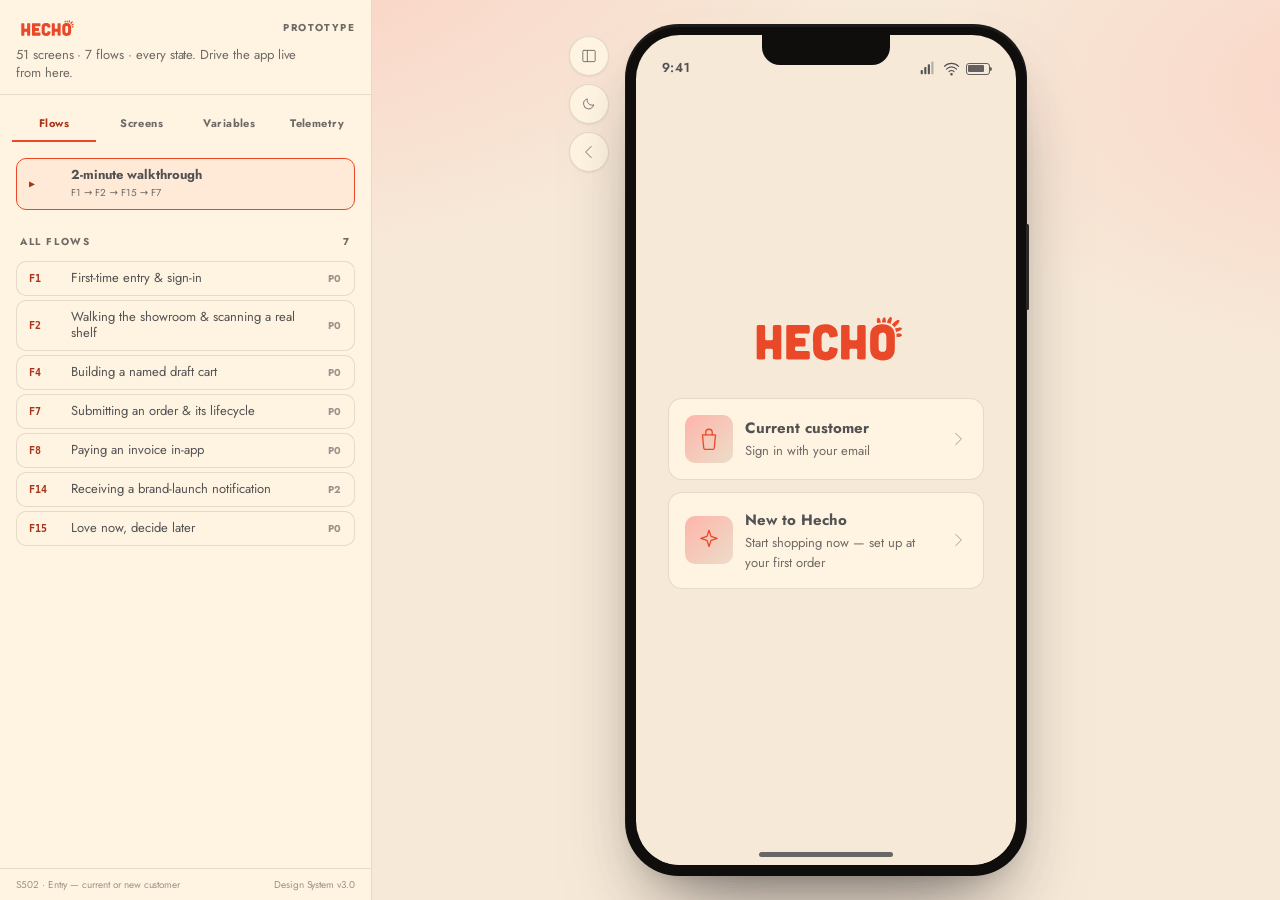
==== index.html @ 18d58c7e "Logo O counter is a true cut-out, not a painted fill The hole in the O was a second path painted wit" ====
<!doctype html>
<html lang="en">
<head>
<meta charset="utf-8" />
<meta name="viewport" content="width=device-width, initial-scale=1, viewport-fit=cover" />
<meta name="theme-color" content="#FFB4AB" />
<title>Hecho · Mobile App · Functional Prototype</title>
<meta name="description" content="Functional prototype of the Hecho Trading Co. wholesale showroom mobile app. 51 screens, 7 flows, every state — built from the Design System v3.0, with a live control panel." />
<link rel="preconnect" href="https://fonts.googleapis.com" crossorigin />
<link rel="preconnect" href="https://fonts.gstatic.com" crossorigin />
<link href="https://fonts.googleapis.com/css2?family=Jost:ital,wght@0,100..900;1,100..900&display=swap" rel="stylesheet">
<link rel="stylesheet" href="styles/system.css" />
<link rel="stylesheet" href="styles/app.css" />
</head>
<body class="proto">
<a class="skip-link" href="#screen-scroll">Skip to screen</a>

<!-- HECHO mark symbol (reusable via <use>), copied from the design system -->
<svg width="0" height="0" style="position:absolute" aria-hidden="true">
  <defs>
    <symbol id="hecho-mark" viewBox="0 0 463 168">
      <!-- The O: counter is a true cut-out (evenodd subpath), never a painted fill -->
      <path fill="currentColor" fill-rule="evenodd" d="M385.834 52.9383C385.947 52.932 386.06 52.9263 386.176 52.9218C406.216 52.122 421.205 63.1391 421.173 84.0336C421.162 91.0115 421.451 98.1953 421.254 105.173C421.024 113.322 422.036 122.847 419.994 130.737C418.76 135.613 416.307 140.096 412.864 143.765C407.264 149.785 396.99 152.387 388.977 152.674C367.209 152.957 352.834 142.428 353.18 119.331C353.372 106.435 352.721 92.9446 353.525 80.0455C354.144 74.1472 356.342 67.1174 360.499 62.8304C367.654 55.4524 376.069 53.431 385.834 52.9383ZM386.323 76.1866C393.389 75.4063 397.29 79.7133 397.649 86.4498C397.945 92.0021 397.966 97.4876 397.918 103.052C397.869 108.811 398.11 114.682 397.482 120.412C396.823 126.204 394.308 128.674 388.579 129.192C381.506 129.241 377.167 127.531 376.832 119.626C376.358 108.46 376.236 96.4955 376.925 85.3465C377.293 79.3811 380.634 76.76 386.323 76.1866Z"/>
      <path fill="currentColor" d="M44.5316 55.4346C49.4981 55.2334 54.6648 55.4077 59.6325 55.4495C65.2707 55.4969 63.9518 63.611 63.9385 67.641L63.8755 84.5731C63.8669 87.5007 63.7639 90.5032 63.9737 93.408C64.2798 96.4214 65.7241 97.1207 68.5391 97.2067C70.9997 97.5028 74.0505 97.0092 76.451 97.216C86.8343 98.1109 85.0757 94.0177 85.0549 85.2022L84.9948 68.8448C84.9844 66.0576 84.8272 63.1732 85.0115 60.3949C85.1028 59.0172 85.4037 57.2144 86.5224 56.2875C88.5117 54.6391 102.665 55.3063 105.847 55.5865C107.576 56.7452 108.337 57.2474 108.411 59.4858C108.512 62.5662 108.444 65.6469 108.435 68.7294L108.414 86.1666L108.427 142.371C108.494 145.611 109.138 147.739 106.236 149.825C105.491 149.945 104.728 150.003 103.975 150.042C100.802 150.207 88.0097 150.753 86.1853 149.016C85.5123 148.376 85.2636 147.387 85.1267 146.498C84.8102 144.445 84.9973 142.169 85.0049 140.091C85.023 135.335 85.1744 130.544 85.0363 125.791C84.9939 124.324 84.8371 122.455 83.6836 121.399C81.9478 119.81 71.8409 120.434 69.2276 120.521C67.7805 120.568 66.2324 120.462 65.1421 121.588C61.6485 125.196 66.1488 145.553 62.7168 149.054C62.1263 149.656 61.2798 149.876 60.4695 149.996C57.9061 150.373 55.1053 150.07 52.5108 150.035C50.3995 150.007 48.2924 150.12 46.182 150.143C43.878 150.167 42.35 149.703 40.6887 148.075C40.2278 144.737 40.4713 139.958 40.4702 136.507L40.4637 116.04L40.4603 79.5658C40.461 73.2211 40.4332 66.8389 40.4987 60.4954C40.5084 59.568 40.5061 57.6511 41.0996 57.0376C42.1946 55.9054 43.0629 55.564 44.5316 55.4346Z"/>
      <path fill="currentColor" d="M278.52 55.4131C282.984 55.295 287.507 55.3982 291.968 55.4274C297.871 55.4657 296.52 62.9634 296.507 67.1591L296.459 84.2981C296.45 87.2168 296.337 90.2664 296.572 93.1705C296.816 96.1786 298.427 97.0184 301.199 97.1905C303.921 97.3594 306.722 97.209 309.456 97.2128C312.422 97.158 317.166 97.9901 317.498 93.8099C317.735 90.7977 317.638 87.7951 317.629 84.7901L317.572 68.7161C317.566 66.3665 317.082 57.5192 318.752 56.5977C322.219 54.6824 334.558 55.2302 338.455 55.5581C339.903 56.5311 340.753 57.0728 340.834 58.9332C340.974 62.0778 340.902 65.2294 340.893 68.3778L340.868 86.0302L340.881 143.444C340.945 146.621 341.401 148.022 338.561 149.898C335.326 150.27 324.076 150.437 321.099 149.840C320.118 149.644 318.72 149.247 318.160 148.366C316.088 145.101 319.276 125.633 316.664 121.901C316.095 121.086 315.345 120.777 314.392 120.612C312.325 120.255 302.421 120.278 300.492 120.574C299.593 120.712 298.754 120.980 298.007 121.517C297.243 122.067 296.904 122.808 296.692 123.707C296.294 125.396 296.452 127.373 296.459 129.107L296.520 140.215C296.534 142.223 296.672 144.597 296.403 146.563C296.145 148.452 295.583 148.863 294.148 149.872C290.556 150.293 286.443 150.027 282.785 150.112C280.156 150.173 275.981 150.346 273.826 148.769C272.732 146.949 273.098 132.580 273.098 129.561L273.100 98.8646L273.119 71.3973C273.121 67.9998 273.152 64.4883 273.055 61.0980C272.922 56.5650 274.155 55.5676 278.520 55.4131Z"/>
      <path fill="currentColor" d="M126.092 55.4271C136.391 55.0521 148.989 55.4158 159.467 55.4088L174.124 55.3903C177.422 55.386 181.032 55.2817 184.281 55.5974C184.973 56.075 186.458 57.1035 186.579 58.0203C187.247 61.917 186.549 66.5023 186.839 70.3509C187.619 80.7037 183.225 78.8331 174.868 78.7952L156.722 78.7225C154.449 78.7164 151.671 78.4154 149.472 78.9408C148.340 79.2113 147.180 79.7194 146.561 80.7601C145.730 82.1581 145.944 86.9694 146.389 88.5238C146.631 89.3697 147.029 90.0699 147.836 90.4755C151.945 92.5409 169.636 89.5677 173.545 91.7682C174.289 92.1875 174.616 92.7617 174.839 93.5663C175.423 95.6724 175.493 111.058 174.591 112.596C174.130 113.383 173.323 113.915 172.451 114.144C170.734 114.595 168.725 114.405 166.959 114.390C163.176 114.359 151.665 113.801 148.694 114.584C147.832 114.811 147.260 115.171 146.815 115.954C145.604 118.081 145.905 122.626 146.540 124.935C146.884 125.602 147.305 126.242 148.066 126.440C150.532 127.080 154.129 126.892 156.696 126.887L173.708 126.848C176.851 126.841 186.716 125.681 186.750 130.048C186.792 135.367 186.898 140.933 186.797 146.281C186.752 148.704 185.351 149.770 183.075 149.944C180.266 150.191 177.355 150.092 174.502 150.085L158.976 150.052L138.156 150.082C134.431 150.094 130.636 150.170 126.939 150.047C124.746 149.812 122.252 149.611 122.106 146.879C121.894 142.899 121.981 138.970 121.982 135.021L121.989 111.787L121.978 77.2098C121.977 71.7328 121.981 66.2557 121.991 60.7790C121.996 57.7060 122.539 55.7247 126.092 55.4271Z"/>
      <path fill="currentColor" d="M228.730 52.9374C232.148 52.6946 235.973 53.0681 239.348 53.6347C246.315 54.8044 254.240 59.1441 258.342 64.9474C261.566 69.5095 263.039 74.7352 263.676 80.2094C263.804 81.3267 264.062 82.6919 263.845 83.7898C263.646 84.8061 262.935 85.4542 262.085 85.9826C260.224 87.1407 245.565 90.3133 243.640 89.8409C240.181 88.9919 240.213 82.5058 238.521 79.8700C237.297 77.9662 235.446 76.9099 233.264 76.4423C230.293 75.8053 226.412 75.9617 223.798 77.6725C221.643 79.0828 220.544 81.4676 220.030 83.9149C218.788 89.8308 219.430 96.6212 219.426 102.637C219.423 108.365 219.042 114.368 219.754 120.052C219.996 121.992 220.379 124.048 221.480 125.705C222.669 127.496 224.523 128.490 226.595 128.910C228.312 129.257 230.138 129.326 231.884 129.213C242.135 128.550 237.925 118.815 242.576 115.883C243.046 115.586 243.545 115.427 244.101 115.422C247.320 115.390 254.626 117.435 258.134 118.175C260.294 118.661 263.969 119.201 263.904 122.176C263.807 129.253 261.247 137.942 256.212 143.173C244.386 155.466 218.623 155.725 205.704 145.031C193.310 133.965 196.506 116.903 196.036 102.760C195.159 76.3885 195.646 54.5501 228.730 52.9374Z"/>
      <path fill="currentColor" d="M430.489 40.7188C431.427 40.8617 432.92 41.5116 433.381 42.287C435.773 46.2969 429.692 52.0599 427.415 54.5381C425.020 57.1433 422.772 59.5154 420.245 61.3760C419.610 60.7713 418.966 59.9753 418.390 59.3022C416.655 57.2787 414.827 55.4949 412.943 53.6195C418.787 49.5455 423.647 41.3996 430.489 40.7188Z"/>
      <path fill="currentColor" d="M408.511 33.2319C417.443 32.5595 410.815 47.7653 409.891 52.0118C408.601 51.4701 407.115 50.9833 405.784 50.5156C403.679 49.8179 401.765 49.4972 399.581 48.6694C400.525 44.0361 404.061 35.2841 408.511 33.2319Z"/>
      <path fill="currentColor" d="M433.433 61.9466C437.962 61.3329 439.008 62.4276 441.590 65.7235C438.453 70.5162 434.088 71.7365 428.940 73.3550C427.239 73.9175 426.455 74.2413 424.855 75.0459C424.164 71.0267 423.218 69.0893 421.616 65.3436C424.677 63.3843 429.809 62.4490 433.433 61.9466Z"/>
      <path fill="currentColor" d="M425.998 78.3973C428.888 78.2650 432.852 78.1530 435.624 78.8645C438.577 79.6232 439.571 80.8873 441.017 83.3576C440.294 84.6955 439.499 85.4404 438.353 86.3913C434.940 88.3725 430.248 88.4159 426.258 88.7871C426.344 86.3055 425.404 79.7605 425.998 78.3973Z"/>
      <path fill="currentColor" d="M391.098 34.1180C397.640 33.7355 396.134 44.1973 396.696 48.3840L392.149 48.1200C390.174 48.1422 388.198 48.1139 386.223 48.0356C385.941 43.3919 386.514 36.4763 391.098 34.1180Z"/>
      <path fill="currentColor" d="M374.869 35.2355C380.598 34.3707 381.714 44.1345 382.889 48.1548L378.766 48.6010C377.347 48.9431 374.234 49.8233 373.012 49.7558C371.729 48.9874 371.641 45.8283 371.627 44.4039C371.589 40.8714 371.250 37.0192 374.869 35.2355Z"/>
    </symbol>
  </defs>
</svg>

<div class="app-shell" id="appShell">
  <!-- CONTROL PANEL -->
  <aside class="console" id="console" aria-label="Prototype control panel">
    <div class="console-head">
      <div class="brand-row">
        <svg class="hecho-logo" viewBox="0 0 463 168" aria-hidden="true"><use href="#hecho-mark"/></svg>
        <span class="ver">Prototype</span>
      </div>
      <p class="sub">51 screens · 7 flows · every state. Drive the app live from here.</p>
    </div>
    <div class="console-tabs" role="tablist" id="consoleTabs">
      <button role="tab" data-ctab="flows" aria-selected="true">Flows</button>
      <button role="tab" data-ctab="screens" aria-selected="false">Screens</button>
      <button role="tab" data-ctab="vars" aria-selected="false">Variables</button>
      <button role="tab" data-ctab="tel" aria-selected="false">Telemetry</button>
    </div>
    <div class="console-body" id="consoleBody"></div>
    <div class="console-foot">
      <span id="footScreen">—</span>
      <span>Design System v3.0</span>
    </div>
  </aside>

  <!-- STAGE + DEVICE -->
  <div class="stage">
    <div class="device-wrap">
      <div class="device-tools" id="deviceTools">
        <button id="toolConsole" aria-label="Toggle control panel" title="Toggle control panel">
          <svg viewBox="0 0 32 32" fill="none" stroke="currentColor" stroke-width="1.6" stroke-linecap="round" stroke-linejoin="round"><rect x="5" y="6" width="22" height="20" rx="2"/><path d="M13 6v20"/></svg>
        </button>
        <button id="toolTheme" aria-label="Toggle dark theme" aria-pressed="false" title="Toggle theme">
          <svg viewBox="0 0 32 32" fill="none" stroke="currentColor" stroke-width="1.6" stroke-linecap="round" stroke-linejoin="round"><path d="M24 18a9 9 0 0 1-11-11 9 9 0 1 0 11 11z"/></svg>
        </button>
        <button id="toolBack" aria-label="Back" title="Back">
          <svg viewBox="0 0 32 32" fill="none" stroke="currentColor" stroke-width="1.6" stroke-linecap="round" stroke-linejoin="round"><path d="M20 6L10 16l10 10"/></svg>
        </button>
      </div>
      <div class="device" id="device">
        <div class="notch" aria-hidden="true"></div>
        <div class="screen-frame" id="screenFrame">
          <div class="statusbar" id="statusbar">
            <span class="clock">9:41</span>
            <span class="ind">
              <svg viewBox="0 0 24 24" fill="currentColor" aria-hidden="true"><rect x="1" y="14" width="3" height="6" rx="1"/><rect x="6" y="10" width="3" height="10" rx="1"/><rect x="11" y="6" width="3" height="14" rx="1"/><rect x="16" y="2" width="3" height="18" rx="1" opacity=".4"/></svg>
              <svg viewBox="0 0 24 24" fill="none" stroke="currentColor" stroke-width="1.6" stroke-linecap="round" aria-hidden="true"><path d="M2 9a14 14 0 0 1 20 0"/><path d="M5 13a9 9 0 0 1 14 0"/><path d="M8.5 16.5a4.5 4.5 0 0 1 7 0"/><circle cx="12" cy="20" r="1" fill="currentColor"/></svg>
              <span class="batt" aria-label="Battery"></span>
            </span>
          </div>
          <header class="app-header" id="appHeader"></header>
          <div class="net-slot" id="netSlot"></div>
          <main class="screen-scroll" id="screen-scroll" tabindex="-1">
            <div class="screen-body" id="screenBody"></div>
          </main>
          <div class="home-indicator"><i></i></div>
          <div class="device-overlay" id="overlayRoot" aria-live="polite"></div>
          <div class="toast-host" id="toastHost" aria-live="polite"></div>
        </div>
      </div>
    </div>
  </div>
</div>
<div class="console-scrim" id="consoleScrim" aria-hidden="true"></div>
<button class="proto-fab left" id="fabConsole" hidden>
  <svg viewBox="0 0 32 32" fill="none" stroke="currentColor" stroke-width="1.6" stroke-linecap="round" stroke-linejoin="round"><path d="M5 8h22M5 16h22M5 24h22"/></svg>
  Console
</button>

<script type="module" src="src/app.js"></script>
</body>
</html>
---- styles/system.css ----
/* ============================================================
   Hecho Design System v3.0 — canonical CSS (tokens + components)
   Copied verbatim from reference/design-system.html (the design system).
   Do not hand-edit token values here; this is the source of truth.
   ============================================================ */

/* ════════════════════════════════════════════════════════════════════
   TIER 1 · PRIMITIVES  — the ONLY place raw hex / rgba / base px / ms live
   (the semantic and component tiers only alias these via var()).
   PRODUCT component CSS reads semantic or component tokens, never a primitive.
   The documentation chrome on THIS page (swatches, the dark-band demo, contrast
   samples) references brand primitives directly, because its job is to display
   them; that is showcase code, not shipped product. Primitives are theme-agnostic.
   ════════════════════════════════════════════════════════════════════ */
:root{
  /* ── Brand palette (canonical, immutable — five colors) ── */
  --brand-cream:#F7E9D8;     /* Antique White */
  --brand-peach:#FFB4AB;     /* Powder Blush  */
  --brand-coral:#E94928;     /* Fiery Terracotta — display & decorative only (≥24px / non-text) */
  --brand-tomato:#FF6443;    /* Tomato — bright accent / caution fill */
  --brand-ink:#525254;       /* Brand Gray — all ink. Pure black is never used. */

  /* ── Brand shades (derived from the five; no new hue) ── */
  --coral-700:#A8341A;       /* accessible deep terracotta: small text, links, error, primary action bg */
  --coral-300:#FF8A6E;       /* light terracotta: accent text on DARK grounds only */
  --warm-100:#FFF4E1;        /* warm white surface */
  --warm-200:#F7E9D8;        /* = cream/canvas */
  --warm-300:#ECDDC8;        /* sunken / pressed / disabled surface */
  --ink-mute:#9A938D;        /* placeholder & disabled text only (decorative contrast) */
  --ink-soft:#6E6A66;        /* secondary text (AA on light surfaces) */
  --warm-800:#3A3633;        /* dark surface raised */
  --warm-820:#3A2A26;        /* dark peach-tinted surface (surface-2 in dark) */
  --warm-850:#2A2725;        /* dark surface */
  --warm-900:#1F1D1B;        /* dark canvas — warm near-black, NOT #000 */
  --warm-950:#171514;        /* dark sunken */
  --cream-bright:#FBF3E9;    /* dark-theme primary text */
  --cream-soft:#C9C1B8;      /* dark-theme secondary text */
  --cream-mute:#8E8881;      /* dark-theme disabled text */
  --demo-rogue:#3a6;         /* DOCS ONLY: the off-palette green the logo recolor don't-demo shows */
  /* Encoded-SVG asset primitives: data-URIs cannot read var(), so the baked stroke
     hex lives here in Tier 1 (light + dark pair), and the component reads the semantic
     --select-chevron. This is the one sanctioned home for a color inside an asset. */
  --chevron-light:url("data:image/svg+xml;utf8,<svg xmlns='http://www.w3.org/2000/svg' viewBox='0 0 16 16' fill='none' stroke='%236E6A66' stroke-width='1.5' stroke-linecap='round' stroke-linejoin='round'><path d='M4 6l4 4 4-4'/></svg>");
  --chevron-dark:url("data:image/svg+xml;utf8,<svg xmlns='http://www.w3.org/2000/svg' viewBox='0 0 16 16' fill='none' stroke='%23C9C1B8' stroke-width='1.5' stroke-linecap='round' stroke-linejoin='round'><path d='M4 6l4 4 4-4'/></svg>");

  /* ── Functional / status palette (governed; NOT brand colors; never decorative).
        Adds TWO functional hues beyond the brand five, on purpose: an accessible
        green for positive (in stock / paid / settled) and an amber for caution
        (low / expiring) that reads distinctly from the brand red so "low" is never
        mistaken for "critical". Critical reuses the deep Terracotta shade; Info is
        neutral. State is never carried by color alone (see Accessibility). ── */
  --green-700:#2E6E2E;       /* positive TEXT (AA on light) */
  --green-500:#3A8A3A;       /* positive pip / fill (the promoted #3a8a3a) */
  --green-300:#6FBF6F;       /* positive text on DARK grounds */
  --green-tint:#E4F1E1;      /* positive surface (light) */
  --green-tint-dark:#22331F; /* positive surface (dark) */
  --amber-700:#9C5A14;       /* caution TEXT (AA on light) */
  --amber-300:#F2B27A;       /* caution text on DARK grounds */
  --amber-tint:#FBEAD6;
  --amber-tint-dark:#3A2C16;
  /* critical reuses --coral-700 (text) / --brand-coral (pip) */
  --crit-tint:#FBE2DA;
  --crit-tint-dark:#3A201A;

  /* ── Alpha primitives (brand-gray channel — never #000) ── */
  --a-ink-04:rgba(82,82,84,.04);
  --a-ink-08:rgba(82,82,84,.08);
  --a-ink-16:rgba(82,82,84,.16);
  --a-ink-30:rgba(82,82,84,.30);
  --a-ink-35:rgba(82,82,84,.35);
  --a-ink-60:rgba(82,82,84,.60);
  --a-coral-16:rgba(233,73,40,.16);
  --a-coral-22:rgba(233,73,40,.22);
  --a-coral-25:rgba(233,73,40,.25);
  --a-coral-60:rgba(233,73,40,.60);
  --a-cream-08:rgba(247,233,216,.08);
  --a-cream-16:rgba(247,233,216,.16);
  --a-cream-28:rgba(247,233,216,.28);
  --a-cream-78:rgba(247,233,216,.78);

  /* ── Spacing scale (8-point base; --s-1 is the 4px half-step) ── */
  --s-0:0; --s-1:4px; --s-2:8px; --s-3:12px; --s-4:16px; --s-5:24px;
  --s-6:32px; --s-7:48px; --s-8:64px; --s-9:96px; --s-10:128px;

  /* ── Control & icon sizes (touch-target tier; intentionally off the 8-grid) ── */
  --control-sm:36px; --control-md:44px; --control-lg:52px; --hit-min:44px;
  --icon-sm:16px; --icon-md:20px; --icon-lg:24px; --icon-xl:48px;

  /* ── Radius ── */
  --r-1:6px; --r-2:10px; --r-3:14px; --r-4:20px; --r-5:28px; --r-pill:999px;

  /* ── Borders & focus ── */
  --bw-1:1px; --bw-2:2px; --focus-w:2px; --focus-offset:3px;

  /* ── Z-index ladder (single source of stacking truth) ── */
  --z-base:0; --z-raised:10; --z-sticky:100; --z-header:200; --z-scrim:900;
  --z-drawer:1000; --z-modal:1100; --z-sheet:1100; --z-toast:1300;
  --z-grain:80; --z-progress:1400; --z-cursor:1500;

  /* ── Motion: durations (ms only here) ── */
  --d-instant:100ms; --d-fast:200ms; --d-base:300ms; --d-slow:500ms;
  --d-spin:800ms; --d-progress:60ms; --d-mask-timeout:5000ms; --d-toast:4000ms;
  --d-loop-scan:2800ms; --d-loop-shimmer:1600ms; --d-loop-cue:2000ms; --d-loop-marquee:38000ms;
  /* ── Motion: easing ── */
  --e-out-expo:cubic-bezier(.16,1,.3,1);
  --e-out-quart:cubic-bezier(.25,1,.5,1);
  --e-out-back:cubic-bezier(.34,1.56,.64,1);
  --e-in-out:cubic-bezier(.4,0,.2,1);
  --e-linear:linear;

  /* ── Type (rem-based so OS dynamic-type & 200% zoom scale; clamps capped in rem) ── */
  --f:"Jost",system-ui,-apple-system,sans-serif;
  --f-mono:ui-monospace,SFMono-Regular,Menlo,monospace;
  --fs-display:clamp(4rem,8vw,8.75rem);
  --fs-h1:clamp(2.5rem,5.4vw,5rem);
  --fs-h2:clamp(2.125rem,4.6vw,4rem);
  --fs-h3:clamp(1.375rem,2vw,1.875rem);
  --fs-h4:1.125rem;     /* 18px */
  --fs-lead:clamp(1.0625rem,1.3vw,1.3125rem);
  --fs-body:0.9375rem;  /* 15px */
  --fs-caption:0.8125rem; /* 13px */
  --fs-micro:0.6875rem; /* 11px */
  --fs-nano:0.625rem;   /* 10px — dense metadata labels, badges, stat captions */
  --fs-primary-label-min:1.1875rem; /* 19px — MANDATE 1: min size for a white-on-Fiery-Terracotta label to qualify as WCAG large text */
  --fw-regular:400; --fw-medium:500; --fw-semibold:600; --fw-bold:700; --fw-black:800; --fw-primary-label:700;
  --lh-tight:1.08; --lh-snug:1.3; --lh-body:1.5; --lh-loose:1.6;

  /* ── Mobile reference frame ── */
  --mobile-w:380px;
}

/* ════════════════════════════════════════════════════════════════════
   TIER 2 · SEMANTIC  — role-based, theme-aware. Components read these.
   LIGHT theme (default).
   ════════════════════════════════════════════════════════════════════ */
:root{
  --canvas:var(--brand-cream);
  --surface:var(--warm-100);
  --surface-2:var(--brand-peach);
  --surface-sunken:var(--warm-300);
  --surface-dim:var(--warm-300);

  --fg:var(--brand-ink);
  --fg-soft:var(--ink-soft);
  --fg-mute:var(--ink-mute);
  --on-action:var(--warm-100);
  --on-accent:var(--warm-100);

  --line:var(--a-ink-16);
  --line-strong:var(--a-ink-30);
  --line-soft:var(--a-ink-08);

  /* brand expression vs. accessible action — distinct on purpose */
  --accent:var(--brand-coral);        /* large display, marks, dots, fills (≥24px / non-text) */
  --accent-text:var(--coral-700);     /* small coral text, links, emphasis (AA on light) */
  --action:var(--brand-coral);        /* ROUTE A: primary fill is Fiery Terracotta. Label MUST be large (>=19px/700). White-on-it = 3.54:1 (AA large). */
  --action-hover:var(--coral-700);    /* deep terracotta on hover */
  --action-sm:var(--coral-700);       /* small/non-large-label buttons: deep fill, white >=4.5:1 */
  --focus:var(--coral-700);
  --logo-cutout:var(--surface-2);
  --select-chevron:var(--chevron-light);

  /* functional status (role → text / pip / surface) */
  --positive:var(--green-700);   --positive-pip:var(--green-500);   --positive-surface:var(--green-tint);
  --caution:var(--amber-700);    --caution-pip:var(--brand-tomato); --caution-surface:var(--amber-tint);
  --critical:var(--coral-700);   --critical-pip:var(--brand-coral); --critical-surface:var(--crit-tint);
  --info:var(--ink-soft);        --info-pip:var(--ink-soft);        --info-surface:var(--warm-300);
  /* status FILL tokens — stay dark in BOTH themes so light labels clear AA on them
     (status TEXT tokens lighten in dark and must never be used as a fill) */
  --critical-fill:var(--coral-700);  /* white label = 6.08:1, light & dark */

  /* feedback surfaces — intentionally theme-invariant (toasts/offline bars are
     always a dark pill in both themes, like iOS/Android), so contrast is stable */
  --toast-bg:var(--warm-900);
  --toast-fg:var(--cream-bright);
  --toast-accent:var(--coral-300);   /* action text on dark pill — 7.29:1 */
  --toast-positive:var(--green-300); /* success glyph on dark pill — 7.49:1 */
  --caution-fill:var(--brand-tomato);/* caution as a FILL (not the text token) */
  --on-caution:var(--warm-950);      /* near-black on tomato — 6.2:1, both themes */

  /* camera ground — documented exception (palette cannot produce a dark camera ground) */
  --viewfinder-1:var(--warm-900);
  --viewfinder-2:var(--warm-800);
  --on-viewfinder:var(--cream-bright); /* on-camera text/markers, theme-invariant */
  --viewfinder-reticle:var(--brand-peach); /* framing reticle, theme-invariant */

  /* elevation (brand-gray channel) */
  --shadow-sm:0 1px 2px var(--a-ink-08);
  --shadow-md:0 8px 16px -8px var(--a-ink-30), 0 2px 6px -2px var(--a-ink-16);
  --shadow-lg:0 30px 60px -30px var(--a-ink-30), 0 12px 22px -16px var(--a-ink-30);
  --shadow-text:0 2px 8px var(--a-ink-60);
  --scrim:var(--a-ink-35);
}

/* DARK theme — applied by OS preference unless the user forces light,
   or by an explicit [data-theme="dark"] toggle. */
@media (prefers-color-scheme:dark){
  :root:not([data-theme="light"]){
    --canvas:var(--warm-900);
    --surface:var(--warm-850);
    --surface-2:var(--warm-820);
    --surface-sunken:var(--warm-950);
    --surface-dim:var(--warm-800);

    --fg:var(--cream-bright);
    --fg-soft:var(--cream-soft);
    --fg-mute:var(--cream-mute);
    --on-action:var(--warm-100);
    --on-accent:var(--warm-950);

    --line:var(--a-cream-16);
    --line-strong:var(--a-cream-28);
    --line-soft:var(--a-cream-08);

    --accent:var(--brand-coral);
    --accent-text:var(--coral-300);
    --action:var(--brand-coral);
    --action-hover:var(--coral-700);
    --action-sm:var(--coral-700);
    --focus:var(--coral-300);
    --logo-cutout:var(--surface-2);
    --select-chevron:var(--chevron-dark);

    --positive:var(--green-300);  --positive-pip:var(--green-500);  --positive-surface:var(--green-tint-dark);
    --caution:var(--amber-300);   --caution-pip:var(--brand-tomato);--caution-surface:var(--amber-tint-dark);
    --critical:var(--coral-300);  --critical-pip:var(--brand-coral);--critical-surface:var(--crit-tint-dark);
    --info:var(--fg-soft);        --info-pip:var(--fg-soft);        --info-surface:var(--warm-800);

    --shadow-sm:0 1px 2px rgba(23,21,20,.4);
    --shadow-md:0 8px 16px -8px rgba(23,21,20,.5), 0 2px 6px -2px rgba(23,21,20,.4);
    --shadow-lg:0 30px 60px -30px rgba(23,21,20,.6), 0 12px 22px -16px rgba(23,21,20,.5);
    --scrim:rgba(23,21,20,.55);
  }
}
/* Explicit override (toggle / docs preview) takes precedence over OS */
[data-theme="dark"]{
  --canvas:var(--warm-900); --surface:var(--warm-850); --surface-2:var(--warm-820);
  --surface-sunken:var(--warm-950); --surface-dim:var(--warm-800);
  --fg:var(--cream-bright); --fg-soft:var(--cream-soft); --fg-mute:var(--cream-mute);
  --on-action:var(--warm-100); --on-accent:var(--warm-950);
  --line:var(--a-cream-16); --line-strong:var(--a-cream-28); --line-soft:var(--a-cream-08);
  --accent:var(--brand-coral); --accent-text:var(--coral-300); --action:var(--brand-coral); --action-sm:var(--coral-700);
  --action-hover:var(--coral-700); --focus:var(--coral-300); --logo-cutout:var(--surface-2); --select-chevron:var(--chevron-dark);
  --positive:var(--green-300); --positive-pip:var(--green-500); --positive-surface:var(--green-tint-dark);
  --caution:var(--amber-300); --caution-pip:var(--brand-tomato); --caution-surface:var(--amber-tint-dark);
  --critical:var(--coral-300); --critical-pip:var(--brand-coral); --critical-surface:var(--crit-tint-dark);
  --info:var(--fg-soft); --info-pip:var(--fg-soft); --info-surface:var(--warm-800);
  --shadow-sm:0 1px 2px rgba(23,21,20,.4);
  --shadow-md:0 8px 16px -8px rgba(23,21,20,.5), 0 2px 6px -2px rgba(23,21,20,.4);
  --shadow-lg:0 30px 60px -30px rgba(23,21,20,.6), 0 12px 22px -16px rgba(23,21,20,.5);
  --scrim:rgba(23,21,20,.55);
}

/* ════════════════════════════════════════════════════════════════════
   BASE / RESET
   ════════════════════════════════════════════════════════════════════ */
*{box-sizing:border-box}
html{-webkit-text-size-adjust:100%}
html,body{margin:0;padding:0;background:var(--canvas);color:var(--fg);font-family:var(--f);font-weight:400;-webkit-font-smoothing:antialiased;text-rendering:optimizeLegibility}
body{overflow-x:hidden;line-height:var(--lh-body);letter-spacing:-0.003em}
img,svg{display:block;max-width:100%}
a{color:inherit;text-decoration:none}
button{font:inherit;color:inherit;background:none;border:0;cursor:pointer}
::selection{background:var(--accent);color:var(--on-accent)}
:focus-visible{outline:var(--focus-w) solid var(--focus);outline-offset:var(--focus-offset)}
.sr-only{position:absolute;width:1px;height:1px;padding:0;margin:-1px;overflow:hidden;clip:rect(0 0 0 0);white-space:nowrap;border:0}
.skip-link{position:fixed;top:var(--s-2);left:var(--s-2);z-index:var(--z-toast);background:var(--action-sm);color:var(--on-action);padding:var(--s-2) var(--s-4);border-radius:var(--r-2);transform:translateY(-200%);transition:transform var(--d-fast) var(--e-out-expo)}
.skip-link:focus{transform:translateY(0)}

/* Top scroll progress bar */
.progress{position:fixed;top:0;left:0;right:0;height:3px;z-index:var(--z-progress);background:var(--a-ink-08);pointer-events:none}
.progress i{display:block;height:100%;width:0;background:var(--accent);transition:width var(--d-progress) var(--e-linear);will-change:width}

/* Grain */
.grain{position:fixed;inset:0;pointer-events:none;z-index:var(--z-grain);mix-blend-mode:multiply;opacity:.045;background-image:url("data:image/svg+xml;utf8,<svg xmlns='http://www.w3.org/2000/svg' width='240' height='240'><filter id='n'><feTurbulence type='fractalNoise' baseFrequency='0.9' numOctaves='2' stitchTiles='stitch'/><feColorMatrix values='0 0 0 0 0 0 0 0 0 0 0 0 0 0 0 0 0 0 0.7 0'/></filter><rect width='100%25' height='100%25' filter='url(%23n)'/></svg>")}
[data-theme="dark"] .grain{mix-blend-mode:screen;opacity:.06}

/* Custom cursor (decorative; gated off under reduced-motion / coarse pointer) */
.cursor{position:fixed;top:0;left:0;width:34px;height:34px;border-radius:50%;border:var(--bw-2) solid var(--fg);pointer-events:none;z-index:var(--z-cursor);transform:translate(-50%,-50%);mix-blend-mode:difference;color:var(--surface);transition:width var(--d-base) var(--e-out-expo),height var(--d-base) var(--e-out-expo)}
.cursor::before{content:"";position:absolute;left:50%;top:50%;width:4px;height:4px;border-radius:50%;background:var(--surface);transform:translate(-50%,-50%);opacity:.85}
.cursor.is-interactive{width:64px;height:64px;background:var(--accent);border-color:var(--accent)}
.cursor.is-interactive::before{opacity:0}
.cursor.is-interactive .label{opacity:1;transform:scale(1)}
.cursor .label{position:absolute;inset:0;display:grid;place-items:center;font-size:var(--fs-micro);letter-spacing:.16em;text-transform:uppercase;color:var(--on-accent);opacity:0;transform:scale(.6);transition:opacity var(--d-fast),transform var(--d-fast);font-weight:600}
@media (hover:none),(pointer:coarse){.cursor{display:none}}

/* HECHO logo */
.hecho-logo{display:block;width:auto;height:1em;color:var(--accent)}

/* Header */
.site-header{position:fixed;top:0;left:0;right:0;z-index:var(--z-header);background:var(--surface-2);transition:transform var(--d-base) var(--e-out-expo),background var(--d-fast) ease;padding-top:env(safe-area-inset-top)}
.site-header .inner{display:flex;align-items:center;justify-content:space-between;padding:var(--s-3) var(--s-6);color:var(--accent-text);gap:var(--s-5)}
.site-header.scrolled{background:color-mix(in srgb,var(--surface-2) 94%,transparent);backdrop-filter:saturate(140%) blur(10px)}
.brand{display:inline-flex;align-items:center;line-height:1;color:var(--accent)}
.brand .hecho-logo{height:28px}
.nav{display:flex;gap:var(--s-5);color:var(--accent-text);font-size:var(--fs-micro);letter-spacing:.06em;text-transform:uppercase;font-weight:600;flex:1;justify-content:center;flex-wrap:wrap}
.nav button{position:relative;padding:var(--s-1) 2px}
.nav button::after{content:"";position:absolute;left:0;right:0;bottom:-2px;height:1px;background:currentColor;transform:scaleX(0);transform-origin:right;transition:transform var(--d-base) var(--e-out-expo)}
.nav button:hover::after,.nav button.is-current::after{transform:scaleX(1);transform-origin:left}
.meta-right{display:flex;align-items:center;gap:var(--s-3);color:var(--accent-text);font-size:var(--fs-micro);letter-spacing:.2em;text-transform:uppercase;font-weight:600}
.theme-toggle{display:inline-flex;align-items:center;gap:var(--s-2);border:var(--bw-1) solid var(--accent-text);color:var(--accent-text);border-radius:var(--r-pill);padding:var(--s-1) var(--s-3);min-height:var(--control-sm);font-size:var(--fs-micro);letter-spacing:.12em;text-transform:uppercase;font-weight:600}
.theme-toggle svg{width:var(--icon-sm);height:var(--icon-sm)}

/* Type system */
.display,h1,h2,h3,h4{font-family:var(--f);color:var(--fg);margin:0;letter-spacing:-0.025em;text-wrap:balance}
.display{font-size:var(--fs-display);line-height:.92;font-weight:800;letter-spacing:-0.035em}
h1{font-size:var(--fs-h1);line-height:1.06;font-weight:800}
h2{font-size:var(--fs-h2);line-height:var(--lh-tight);font-weight:800;letter-spacing:-0.03em}
h3{font-size:var(--fs-h3);line-height:1.18;font-weight:700}
h4{font-size:var(--fs-h4);line-height:var(--lh-snug);font-weight:600}
.display em,h1 em,h2 em{font-style:italic;font-weight:400;color:var(--accent)} /* ≥24px → bright coral passes large-text 3:1 */
h3 em,h4 em{font-style:italic;font-weight:400;color:var(--accent-text)} /* <24px → deep coral, AA body */
p{margin:0;text-wrap:pretty}
.lead{font-size:var(--fs-lead);line-height:1.55;color:var(--fg-soft);max-width:62ch;font-weight:400}
.caption{font-size:var(--fs-caption);color:var(--fg-soft);line-height:var(--lh-body)}
.micro{font-size:var(--fs-micro);letter-spacing:.16em;text-transform:uppercase;font-weight:600;color:var(--accent-text)}
code{font-family:var(--f-mono);font-size:.92em;background:var(--a-ink-08);padding:1px 5px;border-radius:var(--r-1)}

/* Split mask (animated reveal — preserves descender safe zone) */
.char,.word{display:inline-block;will-change:transform,opacity}
.split-mask{display:inline-block;overflow:hidden;line-height:1.18;padding-bottom:0.12em;vertical-align:top}

/* Layout primitives */
main{position:relative;z-index:var(--z-base)}
section{padding:120px 0;position:relative}
.container{max-width:1280px;margin:0 auto;padding:0 var(--s-6)}
.container-wide{max-width:1440px;margin:0 auto;padding:0 var(--s-6)}
.eyebrow{font-size:var(--fs-micro);letter-spacing:.32em;text-transform:uppercase;font-weight:600;color:var(--accent-text);display:inline-flex;align-items:center;gap:var(--s-3)}
.eyebrow::before{content:"";display:inline-block;width:34px;height:1px;background:currentColor}
.section-head{display:grid;grid-template-columns:1fr 1fr;gap:var(--s-7);align-items:end;margin-bottom:var(--s-8)}
.section-head .lead{margin-top:0}
.section-head h2{margin-top:var(--s-4)}

/* Status badge for governance (Stable/Beta/Deprecated) */
.lifecycle{display:inline-flex;align-items:center;gap:var(--s-1);font-size:var(--fs-micro);letter-spacing:.1em;text-transform:uppercase;font-weight:700;padding:2px var(--s-2);border-radius:var(--r-1);border:var(--bw-1) solid var(--line)}
.lifecycle.stable{color:var(--positive);border-color:var(--positive)}
.lifecycle.beta{color:var(--caution);border-color:var(--caution)}
.lifecycle.deprecated{color:var(--critical);border-color:var(--critical);text-decoration:line-through}

/* COVER */
.cover{height:100vh;min-height:680px;padding:80px 0 var(--s-6);background:var(--canvas);display:grid;place-items:center;overflow:hidden;position:relative}
.cover::before{content:"";position:absolute;left:0;right:0;top:0;height:62%;background:var(--surface-2);z-index:var(--z-base);pointer-events:none}
.cover .container{position:relative;z-index:var(--z-raised);display:grid;grid-template-columns:1.05fr .95fr;gap:var(--s-7);align-items:stretch;width:100%;height:100%}
.cover .left{display:flex;flex-direction:column;justify-content:center;gap:var(--s-5)}
.cover .cover-mark{width:min(640px,90%);color:var(--accent);margin-bottom:var(--s-2)}
.cover .meta-line{display:flex;gap:var(--s-4);color:var(--accent-text);font-size:var(--fs-micro);letter-spacing:.22em;text-transform:uppercase;font-weight:600;align-items:center;flex-wrap:wrap}
.cover .meta-line span:nth-child(2){opacity:.55}
.cover h1{color:var(--fg)}
.cover h1 em{color:var(--accent)}
.cover .lead{color:var(--fg);opacity:.82;max-width:50ch}
.cover-side{display:flex;flex-direction:column;justify-content:flex-end;gap:var(--s-5);align-self:end;color:var(--accent-text)}
.cover-side .meta{font-size:var(--fs-micro);letter-spacing:.22em;text-transform:uppercase;font-weight:600}
.cover-side .ix-list{display:flex;flex-direction:column;border-top:var(--bw-1) solid var(--a-coral-25)}
.cover-side .ix-list a{display:grid;grid-template-columns:50px 1fr 14px;gap:var(--s-3);padding:var(--s-3) 0;border-bottom:var(--bw-1) solid var(--a-coral-16);font-size:var(--fs-caption);color:var(--fg);align-items:center;transition:color var(--d-fast)}
.cover-side .ix-list a:hover{color:var(--accent-text)}
.cover-side .ix-list a .ix{font-weight:700;color:var(--accent-text);font-size:var(--fs-micro);letter-spacing:.1em}
.cover-side .ix-list a .arr{color:var(--accent-text);opacity:.6}
.scroll-cue{position:absolute;left:50%;bottom:var(--s-6);transform:translateX(-50%);color:var(--fg);font-size:var(--fs-nano);letter-spacing:.22em;text-transform:uppercase;font-weight:600;display:flex;flex-direction:column;align-items:center;gap:var(--s-2);z-index:var(--z-raised)}
.scroll-cue::after{content:"";width:1px;height:36px;background:currentColor;opacity:.4;animation:cue var(--d-loop-cue) var(--e-in-out) infinite}
@keyframes cue{0%,100%{transform:scaleY(.4) translateY(-8px);opacity:.2}50%{transform:scaleY(1) translateY(0);opacity:.6}}

/* Foundation sections */
.found{padding:140px 0;background:var(--canvas)}
.found.alt{background:var(--surface)}
.found.dark-band{background:var(--warm-900);color:var(--cream-bright)}
.found.dark-band h2,.found.dark-band h3,.found.dark-band h4{color:var(--cream-bright)}
.found.dark-band .eyebrow{color:var(--coral-300)}
.found.dark-band .lead{color:var(--a-cream-78)}

/* Generic cards used across docs */
.tile{background:var(--surface);border:var(--bw-1) solid var(--line);border-radius:var(--r-3);padding:var(--s-5)}
.note-box{margin-top:var(--s-5);background:var(--info-surface);border:var(--bw-1) solid var(--line);border-radius:var(--r-3);padding:var(--s-4) var(--s-5);font-size:var(--fs-caption);color:var(--fg-soft);line-height:1.55}
.note-box b{color:var(--fg)}

/* ════════════════════════════════════════════════════════════════════
   COMPONENT CSS — every COLOR resolves to a token (no raw/encoded hex, rgba,
   or black/white keyword). Layout SPACING (padding/margin/gap), TYPE size,
   motion DURATION, ELEVATION, and Z resolve to ladders; surface RADIUS uses the
   radius ladder. Enumerated structural literals a component may use: 0,
   --bw-1/--bw-2 borders, 50%/100%, aspect-ratio, component-intrinsic GEOMETRY
   (control / icon / thumb / track / panel dimensions and the offsets that place
   them), small ornament radii, and transform offsets. The CI lint (see Token
   architecture / Governance) enforces the color + spacing/type/duration rules.
   ════════════════════════════════════════════════════════════════════ */

/* ── Buttons ── */
/* MANDATE 1 (Route A): the primary .btn fill is Fiery Terracotta (--action=#E94928).
   White-on-it is 3.54:1 → AA *large* only, so the primary label is LARGE TEXT:
   >=19px / weight 700 / no uppercase tracking. Buttons that cannot be large text
   (.btn.sm) use the deep --action-sm fill where white clears 4.5:1. */
.btn{display:inline-flex;align-items:center;justify-content:center;gap:var(--s-2);padding:var(--s-3) var(--s-5);border-radius:var(--r-pill);background:var(--action);color:var(--on-action);font-weight:var(--fw-primary-label);font-size:var(--fs-primary-label-min);letter-spacing:0;text-transform:none;font-family:var(--f);cursor:pointer;border:var(--bw-1) solid var(--action);transition:background var(--d-fast) var(--e-out-expo),color var(--d-fast) var(--e-out-expo),transform var(--d-fast) var(--e-out-expo),border-color var(--d-fast);text-decoration:none;line-height:1;min-height:var(--control-md);white-space:nowrap}
.btn:hover{background:var(--action-hover);border-color:var(--action-hover)}
.btn:active{transform:translateY(1px)}
.btn:focus-visible{outline:var(--focus-w) solid var(--focus);outline-offset:var(--focus-offset)}
.btn.ghost{background:transparent;color:var(--fg);border-color:var(--line-strong)}
.btn.ghost:hover{background:var(--fg);color:var(--surface);border-color:var(--fg)}
.btn.danger{background:var(--critical-fill);border-color:var(--critical-fill);color:var(--on-action)}
.btn.icon-only{padding:0;width:var(--control-md);height:var(--control-md);min-height:var(--control-md)}
.btn.icon-only svg{width:var(--icon-md);height:var(--icon-md)}
.btn.sm{padding:var(--s-2) var(--s-4);font-size:var(--fs-micro);font-weight:var(--fw-bold);text-transform:uppercase;letter-spacing:.04em;min-height:var(--control-sm);gap:var(--s-1);background:var(--action-sm);border-color:var(--action-sm)}
.btn.sm:hover{background:var(--action-hover);border-color:var(--action-hover)}
.btn.sm.ghost{background:transparent;border-color:var(--line-strong)}
.btn.sm.icon-only{width:var(--control-sm);height:var(--control-sm);padding:0}
.btn.sm.icon-only svg{width:var(--icon-sm);height:var(--icon-sm)}
.btn.lg{padding:var(--s-4) var(--s-6);min-height:var(--control-lg)} /* inherits the 19px/700 large label; roomier padding */
.btn.lg.icon-only{width:var(--control-lg);height:var(--control-lg);padding:0}
.btn.full{width:100%}
.btn[disabled],.btn[aria-disabled="true"]{background:var(--surface-dim);color:var(--fg-mute);border-color:var(--surface-dim);cursor:not-allowed;pointer-events:none}
.btn.is-loading{pointer-events:none;color:transparent;position:relative}
.btn.is-loading::after{content:"";position:absolute;left:50%;top:50%;width:var(--icon-md);height:var(--icon-md);border-radius:50%;border:var(--bw-2) solid var(--on-action);border-top-color:transparent;transform:translate(-50%,-50%);animation:spin var(--d-spin) var(--e-linear) infinite}
@keyframes spin{to{transform:translate(-50%,-50%) rotate(360deg)}}
.btn .arrow{display:inline-block;transition:transform var(--d-base) var(--e-out-expo)}
.btn:hover .arrow{transform:translateX(4px)}

/* ── Bottom tab bar (+ rep-mode variant) ── */
.tabbar{background:var(--surface);border:var(--bw-1) solid var(--line);border-radius:var(--r-3);box-shadow:var(--shadow-md);display:flex;justify-content:space-around;padding:var(--s-2) var(--s-1) var(--s-3);width:100%;max-width:var(--mobile-w);padding-bottom:max(var(--s-3),env(safe-area-inset-bottom))}
.tabbar .tab{display:flex;flex-direction:column;align-items:center;gap:var(--s-1);font-size:var(--fs-nano);color:var(--fg-soft);letter-spacing:.04em;background:none;border:0;padding:var(--s-1) var(--s-2);font-weight:500;cursor:pointer;transition:color var(--d-fast) var(--e-out-expo);min-height:var(--control-md);flex:1}
.tabbar .tab svg{width:var(--icon-lg);height:var(--icon-lg);color:currentColor;transition:transform var(--d-fast) var(--e-out-expo)}
.tabbar .tab .dot{width:5px;height:5px;border-radius:50%;background:transparent;transition:background var(--d-fast)}
.tabbar .tab.is-active{color:var(--accent-text);font-weight:700}
.tabbar .tab.is-active .dot{background:var(--accent)}
.tabbar .tab:hover svg{transform:translateY(-1px)}
.tabbar .tab:focus-visible{outline:var(--focus-w) solid var(--focus);outline-offset:-2px;border-radius:var(--r-2)}

/* ── Inputs ── */
.input,.textarea,.select{display:flex;align-items:center;background-color:var(--surface);border:var(--bw-1) solid var(--line);border-radius:var(--r-3);padding:var(--s-3) var(--s-4);font-family:var(--f);font-size:var(--fs-body);color:var(--fg);width:100%;transition:border-color var(--d-fast),background-color var(--d-fast),box-shadow var(--d-fast);min-height:var(--control-md);font-weight:400;line-height:1.4}
.input:focus,.textarea:focus,.select:focus{outline:none;border-color:var(--focus);background-color:var(--canvas);box-shadow:0 0 0 var(--focus-w) color-mix(in srgb,var(--focus) 28%,transparent)}
.input:focus-visible,.textarea:focus-visible,.select:focus-visible{outline:none}
.input::placeholder,.textarea::placeholder{color:var(--fg-mute);font-weight:400}
.input[aria-invalid="true"],.textarea[aria-invalid="true"],.select[aria-invalid="true"]{border-color:var(--critical);box-shadow:0 0 0 var(--bw-1) var(--critical)}
.input:disabled,.textarea:disabled,.select:disabled{background-color:var(--surface-dim);color:var(--fg-mute);cursor:not-allowed}
.textarea{min-height:96px;align-items:flex-start;resize:vertical}
.input-group{display:flex;flex-direction:column;gap:var(--s-2)}
.input-group .label-row{display:flex;justify-content:space-between;align-items:baseline;gap:var(--s-2)}
.input-group label{font-size:var(--fs-micro);letter-spacing:.12em;text-transform:uppercase;font-weight:600;color:var(--fg-soft)}
.input-group .req{font-size:var(--fs-nano);letter-spacing:.1em;text-transform:uppercase;font-weight:700;color:var(--fg-mute)}
.input-group .req.required{color:var(--critical)}
.input-group .help{font-size:var(--fs-micro);color:var(--fg-soft);margin-top:var(--s-1)}
.input-group .help.err{color:var(--critical);display:flex;align-items:center;gap:var(--s-1);font-size:var(--fs-caption);font-weight:500}
.input-group .help.err svg{width:var(--icon-sm);height:var(--icon-sm);flex:0 0 auto}
.search{display:flex;align-items:center;gap:var(--s-2);background:var(--surface);border:var(--bw-1) solid var(--line);border-radius:var(--r-pill);padding:var(--s-2) var(--s-4);font-family:var(--f);font-size:var(--fs-body);color:var(--fg);width:100%;min-height:var(--control-md)}
.search:focus-within{border-color:var(--focus);box-shadow:0 0 0 var(--focus-w) color-mix(in srgb,var(--focus) 28%,transparent)}
.search svg{color:var(--fg-soft);width:var(--icon-md);height:var(--icon-md);flex:0 0 auto}
.search input{flex:1;background:none;border:0;outline:none;font-family:var(--f);font-size:var(--fs-body);color:var(--fg);min-width:0;font-weight:400}
.search input::placeholder{color:var(--fg-mute)}
.select{position:relative;cursor:pointer;padding-inline-end:var(--s-7);background-image:var(--select-chevron);background-repeat:no-repeat;background-position:right var(--s-4) center;-webkit-appearance:none;appearance:none}

/* ── Switch ── */
.switch{position:relative;display:inline-flex;align-items:center;width:44px;height:26px;cursor:pointer;flex:0 0 auto}
.switch input{position:absolute;opacity:0;width:100%;height:100%;margin:0;cursor:pointer;z-index:var(--z-raised)}
.switch .track{position:absolute;inset:0;border-radius:var(--r-pill);background:var(--surface-dim);transition:background var(--d-fast)}
.switch .thumb{position:absolute;top:3px;left:3px;width:20px;height:20px;border-radius:50%;background:var(--surface);box-shadow:var(--shadow-sm);transition:transform var(--d-base) var(--e-out-back)}
.switch input:checked ~ .track{background:var(--action)}
.switch input:checked ~ .thumb{transform:translateX(18px)}
.switch input:focus-visible ~ .track{outline:var(--focus-w) solid var(--focus);outline-offset:var(--focus-offset)}
.switch input:disabled ~ .track{opacity:.5}

/* ── Quantity stepper ── */
.qty{display:inline-flex;align-items:center;border:var(--bw-1) solid var(--line);border-radius:var(--r-pill);background:var(--surface);overflow:hidden}
.qty button{display:inline-flex;align-items:center;justify-content:center;width:var(--control-sm);height:var(--control-sm);background:none;border:0;color:var(--fg);cursor:pointer;transition:background var(--d-fast)}
.qty button:hover{background:var(--surface-dim)}
.qty button:focus-visible{outline:var(--focus-w) solid var(--focus);outline-offset:-2px}
.qty button:disabled{color:var(--fg-mute);cursor:not-allowed}
.qty button svg{width:var(--icon-sm);height:var(--icon-sm)}
.qty input{width:48px;text-align:center;border:0;background:none;font-family:var(--f);font-size:var(--fs-body);font-weight:600;color:var(--fg);outline:none;font-feature-settings:"tnum" 1}

/* ── Checkbox & radio (new) ── */
.choice{display:inline-flex;align-items:center;gap:var(--s-2);cursor:pointer;font-size:var(--fs-body);color:var(--fg);min-height:var(--hit-min)}
.choice input{position:absolute;opacity:0;width:1px;height:1px}
.choice .box{width:22px;height:22px;border:var(--bw-2) solid var(--line-strong);border-radius:var(--r-1);display:grid;place-items:center;transition:background var(--d-fast),border-color var(--d-fast);flex:0 0 auto}
.choice .box.round{border-radius:50%}
.choice .box svg{width:14px;height:14px;color:var(--on-action);opacity:0;transform:scale(.6);transition:opacity var(--d-fast),transform var(--d-fast)}
.choice input:checked ~ .box{background:var(--action);border-color:var(--action)}
.choice input:checked ~ .box svg{opacity:1;transform:scale(1)}
.choice input:checked ~ .box.round::after{content:"";width:9px;height:9px;border-radius:50%;background:var(--on-action)}
.choice input:focus-visible ~ .box{outline:var(--focus-w) solid var(--focus);outline-offset:var(--focus-offset)}

/* ── Segmented control (new — Barcode/Photo, mode switches) ── */
.segmented{display:inline-flex;background:var(--surface-dim);border-radius:var(--r-pill);padding:var(--s-1);gap:var(--s-1)}
.segmented button{border:0;background:none;padding:var(--s-2) var(--s-4);border-radius:var(--r-pill);font-size:var(--fs-caption);font-weight:600;color:var(--fg-soft);cursor:pointer;min-height:var(--control-sm);transition:background var(--d-fast),color var(--d-fast)}
.segmented button[aria-selected="true"]{background:var(--surface);color:var(--fg);box-shadow:var(--shadow-sm)}
.segmented button:focus-visible{outline:var(--focus-w) solid var(--focus);outline-offset:var(--focus-offset)}

/* ── Pills / chips / tags / badges ── */
.pill{display:inline-flex;align-items:center;gap:var(--s-1);padding:var(--s-1) var(--s-3);border-radius:var(--r-pill);background:var(--surface-dim);font-size:var(--fs-micro);font-weight:600;letter-spacing:.04em;color:var(--fg-soft);border:var(--bw-1) solid var(--line);font-family:var(--f)}
.pill.coral{background:var(--action-sm);color:var(--on-action);border-color:var(--action-sm)} /* small white text → deep fill, 6.08:1 */
.pill.ink{background:var(--fg);color:var(--surface);border-color:var(--fg)}
.pill.outline{background:transparent;color:var(--fg)}
.pill.positive{background:var(--positive-surface);color:var(--positive);border-color:color-mix(in srgb,var(--positive) 40%,transparent)}
.pill.caution{background:var(--caution-surface);color:var(--caution);border-color:color-mix(in srgb,var(--caution) 40%,transparent)}
.pill.critical{background:var(--critical-surface);color:var(--critical);border-color:color-mix(in srgb,var(--critical) 40%,transparent)}
.chip{display:inline-flex;align-items:center;gap:var(--s-1);padding:var(--s-1) var(--s-3);border-radius:var(--r-pill);background:var(--surface);font-size:var(--fs-caption);font-weight:600;color:var(--fg);border:var(--bw-1) solid var(--line);transition:background var(--d-fast) var(--e-out-expo),border-color var(--d-fast);cursor:pointer;min-height:var(--control-sm)}
.chip .dot{width:7px;height:7px;border-radius:50%;background:var(--accent)}
.chip:hover{background:var(--surface-2);border-color:var(--accent)}
.chip:focus-visible{outline:var(--focus-w) solid var(--focus);outline-offset:var(--focus-offset)}
.chip[aria-pressed="true"],.chip.is-selected{background:var(--action-sm);color:var(--on-action);border-color:var(--action-sm)} /* small white text → deep fill */
.chip[aria-pressed="true"] .dot,.chip.is-selected .dot{background:var(--on-action)}
.tag{display:inline-flex;align-items:center;gap:var(--s-1);padding:var(--s-1) var(--s-2);border-radius:var(--r-1);background:var(--surface-dim);font-size:var(--fs-nano);font-weight:600;letter-spacing:.06em;text-transform:uppercase;color:var(--fg-soft)}
.tag.coral{background:var(--action-sm);color:var(--on-action)} /* small white text → deep fill */
.tag.positive{background:var(--positive-surface);color:var(--positive)}
.badge{display:inline-flex;align-items:center;justify-content:center;min-width:18px;height:18px;padding:0 var(--s-1);border-radius:var(--r-pill);background:var(--action-sm);color:var(--on-action);font-size:var(--fs-nano);font-weight:700;font-feature-settings:"tnum" 1;line-height:1}
.badge.dot{width:8px;height:8px;min-width:8px;padding:0}

/* ── Lock chip + tier-lock (new) ── */
.lock-chip{display:inline-flex;align-items:center;gap:var(--s-1);padding:var(--s-1) var(--s-2);border-radius:var(--r-pill);background:color-mix(in srgb,var(--accent) 14%,transparent);color:var(--accent-text);font-size:var(--fs-micro);font-weight:700;letter-spacing:.06em;text-transform:uppercase}
.lock-chip svg{width:12px;height:12px}

/* ── Sync-pending tag (new) ── */
.sync-tag{display:inline-flex;align-items:center;gap:var(--s-1);font-size:var(--fs-micro);font-weight:600;color:var(--caution);letter-spacing:.04em}
.sync-tag .spin-dot{width:10px;height:10px;border-radius:50%;border:var(--bw-2) solid var(--caution);border-top-color:transparent;animation:spin var(--d-spin) var(--e-linear) infinite}

/* ── Cards ── */
.card{background:var(--surface);border:var(--bw-1) solid var(--line);border-radius:var(--r-3);padding:var(--s-4);display:flex;flex-direction:column;gap:var(--s-3);font-family:var(--f);max-width:var(--mobile-w)}
.card.product{padding:0;overflow:hidden;width:100%}
.card.product .img{aspect-ratio:1;background:linear-gradient(135deg,var(--surface-2),var(--surface-dim));display:grid;place-items:center;color:var(--accent)}
.card.product .img svg{width:48%;height:auto}
.card.product .body{padding:var(--s-3) var(--s-4) var(--s-4);display:flex;flex-direction:column;gap:var(--s-1)}
.card.product .brand{font-size:var(--fs-nano);letter-spacing:.18em;text-transform:uppercase;font-weight:700;color:var(--accent-text)}
.card.product .nm{font-size:var(--fs-body);font-weight:600;line-height:1.25;color:var(--fg)}
.card.product .row{display:flex;justify-content:space-between;align-items:center;margin-top:var(--s-1)}
.card.brand{padding:var(--s-4);gap:var(--s-4);width:100%}
.card.brand .head{display:flex;align-items:center;justify-content:space-between}
.card.brand .head .name{font-size:var(--fs-h4);font-weight:700;letter-spacing:-.01em}
.card.brand .stats{display:grid;grid-template-columns:1fr 1fr 1fr;gap:var(--s-3);padding-top:var(--s-3);border-top:var(--bw-1) solid var(--line)}
.card.brand .stat{display:flex;flex-direction:column;gap:var(--s-1)}
.card.brand .stat .v{font-size:var(--fs-h4);font-weight:700;color:var(--fg);font-feature-settings:"tnum" 1}
.card.brand .stat .l{font-size:var(--fs-nano);letter-spacing:.1em;text-transform:uppercase;color:var(--fg-soft);font-weight:600}
.card.order{padding:var(--s-4);gap:var(--s-3);width:100%}
.card.order .row{display:flex;justify-content:space-between;align-items:center;font-size:var(--fs-caption)}
.card.order .id{font-size:var(--fs-micro);color:var(--fg-soft);letter-spacing:.06em}
.card.order .total{font-size:var(--fs-h4);font-weight:700;font-feature-settings:"tnum" 1}
.card.draft{padding:var(--s-4);gap:var(--s-2);width:100%;cursor:pointer;transition:transform var(--d-base) var(--e-out-expo)}
.card.draft:hover{transform:translateY(-2px)}
.card.draft:focus-visible{outline:var(--focus-w) solid var(--focus);outline-offset:var(--focus-offset)}
.card.draft .head{display:flex;justify-content:space-between;align-items:center}
.card.draft .nm{font-size:var(--fs-body);font-weight:700}
.card.draft .meta{display:flex;gap:var(--s-3);color:var(--fg-soft);font-size:var(--fs-caption);flex-wrap:wrap}
.card.draft .meta b{color:var(--fg)}
.card.style-tile{padding:0;overflow:hidden;aspect-ratio:4/5;background:var(--surface);position:relative;width:100%}
.card.style-tile .illo{height:100%;display:flex;align-items:center;justify-content:center;color:var(--accent);padding:var(--s-4)}
.card.style-tile .lbl{position:absolute;left:var(--s-4);bottom:var(--s-4);right:var(--s-4)}
.card.style-tile .lbl small{display:block;font-size:var(--fs-nano);font-weight:700;letter-spacing:.18em;text-transform:uppercase;color:var(--accent-text);margin-bottom:var(--s-1)}
.card.style-tile .lbl b{font-size:var(--fs-h4);font-weight:700;color:var(--fg);line-height:1.15}
.card.is-locked{position:relative}
.card.is-locked .img,.card.is-locked .illo{filter:grayscale(.5) saturate(.6);opacity:.8}
.card.is-locked .lock-over{position:absolute;inset:0;display:flex;flex-direction:column;align-items:center;justify-content:center;gap:var(--s-2);background:color-mix(in srgb,var(--surface) 70%,transparent);text-align:center;padding:var(--s-4)}
.card.is-locked .lock-over .price-hidden{font-size:var(--fs-caption);color:var(--fg-soft);font-weight:600}

/* ── List rows ── */
.list-row{display:grid;grid-template-columns:auto 1fr auto;gap:var(--s-3);padding:var(--s-3) var(--s-4);align-items:center;background:var(--surface);border:var(--bw-1) solid var(--line);border-radius:var(--r-3);min-height:64px;width:100%;font-family:var(--f);transition:background var(--d-fast) var(--e-out-expo);cursor:pointer;text-align:start}
.list-row:hover{background:var(--surface-2)}
.list-row:focus-visible{outline:var(--focus-w) solid var(--focus);outline-offset:var(--focus-offset)}
.list-row[aria-current="true"],.list-row.is-selected{border-color:var(--accent);background:color-mix(in srgb,var(--accent) 8%,transparent)}
.list-row.dense{padding:var(--s-2) var(--s-4);min-height:48px}
.list-row .thumb{width:44px;height:44px;border-radius:var(--r-2);background:linear-gradient(135deg,var(--surface-2),var(--surface-dim));display:grid;place-items:center;color:var(--accent);flex:0 0 auto}
.list-row .thumb svg{width:22px;height:22px}
.list-row .body{display:flex;flex-direction:column;gap:var(--s-1);min-width:0}
.list-row .body .pri{font-size:var(--fs-body);font-weight:600;color:var(--fg);line-height:1.3;white-space:nowrap;overflow:hidden;text-overflow:ellipsis}
.list-row .body .sec{font-size:var(--fs-caption);color:var(--fg-soft);line-height:1.4}
.list-row .trail{display:flex;align-items:center;gap:var(--s-2);font-size:var(--fs-caption);color:var(--fg-soft);font-feature-settings:"tnum" 1}
.list-row .trail svg{color:var(--fg-mute);width:var(--icon-sm);height:var(--icon-sm)}

/* ── Avatar / identity ── */
.avatar{width:36px;height:36px;border-radius:50%;background:var(--action-sm);color:var(--on-action);display:inline-flex;align-items:center;justify-content:center;font-weight:700;font-size:var(--fs-caption);letter-spacing:.02em;flex:0 0 auto} /* monogram = small white text → deep fill, 6.08:1 */
.avatar.lg{width:56px;height:56px;font-size:var(--fs-h4)}
.avatar.sm{width:24px;height:24px;font-size:var(--fs-nano)}
.avatar.dark{background:var(--fg)}
.identity{display:inline-flex;align-items:center;gap:var(--s-2);padding-block:var(--s-1);padding-inline:var(--s-1) var(--s-3);border-radius:var(--r-pill);background:var(--surface);border:var(--bw-1) solid var(--line);font-size:var(--fs-caption);font-weight:600;color:var(--fg);font-family:var(--f)}
.identity .meta{display:flex;flex-direction:column;gap:0;line-height:1.2}
.identity .meta .role{font-size:var(--fs-nano);font-weight:500;color:var(--fg-soft);letter-spacing:.04em}

/* ── Price / MOQ / stock (+ POS-degraded) ── */
.price{display:inline-flex;align-items:baseline;gap:var(--s-1);font-family:var(--f);color:var(--fg);font-feature-settings:"tnum" 1}
.price .v{font-size:var(--fs-h3);font-weight:700;letter-spacing:-.01em;line-height:1}
.price .currency{font-size:var(--fs-micro);font-weight:600;color:var(--fg-soft);letter-spacing:.06em;text-transform:uppercase}
.price .msrp{font-size:var(--fs-micro);color:var(--fg-mute);text-decoration:line-through;margin-inline-start:var(--s-1)}
.price .tier{font-size:var(--fs-micro);color:var(--positive);font-weight:700;margin-inline-start:var(--s-1)}
.price.compact .v{font-size:var(--fs-h4)}
.price.compact .currency{font-size:var(--fs-nano)}
.moq{display:inline-flex;align-items:center;gap:var(--s-1);padding:var(--s-1) var(--s-3);border-radius:var(--r-pill);background:var(--surface-2);color:var(--fg);font-size:var(--fs-micro);font-weight:600;letter-spacing:.06em;text-transform:uppercase}
.moq svg{width:12px;height:12px;color:var(--accent)}
.moq.unmet{background:var(--caution-surface);color:var(--caution)}
.stock{display:inline-flex;align-items:center;gap:var(--s-1);font-size:var(--fs-caption);font-weight:600;color:var(--fg)}
.stock .dot{width:8px;height:8px;border-radius:50%;flex:0 0 auto}
.stock.in .dot{background:var(--positive-pip)}
.stock.low .dot{background:var(--caution-pip)}
.stock.out .dot{background:var(--fg-mute)}
.stock .lbl{font-size:var(--fs-micro);letter-spacing:.06em;color:var(--fg-soft);font-weight:500}
.stock.unknown{color:var(--fg-soft)}
.stock.unknown .dot{background:var(--fg-mute);border:var(--bw-1) dashed var(--fg-soft);background:transparent}

/* ── Modal / sheet / drawer (z-index ladder) ── */
.scrim{position:absolute;inset:0;background:var(--scrim);backdrop-filter:blur(2px);z-index:var(--z-scrim)}
.modal-stage{position:relative;width:100%;height:380px;background:linear-gradient(135deg,var(--surface-dim) 0%,var(--surface-2) 100%);border-radius:var(--r-3);overflow:hidden;display:flex;align-items:center;justify-content:center}
.modal-shell{position:absolute;inset:0;display:flex;align-items:center;justify-content:center;padding:var(--s-5);z-index:var(--z-modal)}
.modal{background:var(--surface);border-radius:var(--r-4);padding:var(--s-5);width:min(100%,320px);box-shadow:var(--shadow-lg);display:flex;flex-direction:column;gap:var(--s-3)}
.modal .head{display:flex;justify-content:space-between;align-items:center}
.modal .head h4{font-size:var(--fs-h4);font-weight:700}
.modal .close{width:28px;height:28px;border-radius:50%;display:grid;place-items:center;color:var(--fg-soft);background:var(--surface-dim);border:0;cursor:pointer}
.modal .close:focus-visible{outline:var(--focus-w) solid var(--focus);outline-offset:var(--focus-offset)}
.modal .close svg{width:14px;height:14px}
.modal p{font-size:var(--fs-body);color:var(--fg-soft);line-height:1.55}
.modal .actions{display:flex;gap:var(--s-2);margin-top:var(--s-1)}
.modal .actions .btn{flex:1}
.sheet-shell{position:absolute;inset:0;display:flex;align-items:flex-end;justify-content:center;z-index:var(--z-sheet)}
.sheet{background:var(--surface);border-radius:var(--r-4) var(--r-4) 0 0;padding:var(--s-5) var(--s-5) var(--s-6);width:100%;box-shadow:var(--shadow-lg);display:flex;flex-direction:column;gap:var(--s-3)}
.sheet .grab{width:36px;height:4px;border-radius:2px;background:var(--surface-dim);margin:0 auto var(--s-1)}
.sheet h4{font-size:var(--fs-h4);font-weight:700}
.sheet .opts{display:flex;flex-direction:column;gap:0;margin-top:var(--s-2);border-top:var(--bw-1) solid var(--line)}
.sheet .opt{display:flex;align-items:center;gap:var(--s-3);padding:var(--s-3) 0;border-bottom:var(--bw-1) solid var(--line);font-size:var(--fs-body);color:var(--fg);cursor:pointer;min-height:var(--hit-min);background:none;border-inline-start:0;border-inline-end:0;border-top:0;text-align:start;width:100%}
.sheet .opt:focus-visible{outline:var(--focus-w) solid var(--focus);outline-offset:-2px}
.sheet .opt svg{color:var(--accent);width:var(--icon-md);height:var(--icon-md)}
.drawer-shell{position:absolute;inset:0;display:flex;justify-content:flex-end;z-index:var(--z-drawer)}
.drawer{background:var(--surface);width:280px;height:100%;padding:var(--s-5);display:flex;flex-direction:column;gap:var(--s-4);box-shadow:var(--shadow-lg)}
.drawer h4{font-size:var(--fs-h4);font-weight:700}
.drawer .row{display:flex;justify-content:space-between;align-items:center;padding:var(--s-3) 0;border-bottom:var(--bw-1) solid var(--line);font-size:var(--fs-caption)}
.drawer .row b{color:var(--fg);font-weight:600}
.drawer .row span{color:var(--fg-soft)}

/* ── Toast / banner / empty / skeleton ── */
.toast{display:flex;align-items:center;gap:var(--s-3);background:var(--toast-bg);color:var(--toast-fg);padding:var(--s-3) var(--s-4);border-radius:var(--r-3);max-width:340px;box-shadow:var(--shadow-md);font-size:var(--fs-body);font-weight:500}
.toast svg{color:var(--toast-accent);width:var(--icon-md);height:var(--icon-md);flex:0 0 auto}
.toast.positive svg{color:var(--toast-positive)}
.toast .msg{flex:1}
.toast .act{font-size:var(--fs-micro);font-weight:700;letter-spacing:.12em;text-transform:uppercase;color:var(--toast-accent);background:none;border:0;cursor:pointer;padding:var(--s-1)}
.toast .act:focus-visible{outline:var(--focus-w) solid var(--toast-fg);outline-offset:2px}
.banner{display:flex;align-items:center;gap:var(--s-3);padding:var(--s-3) var(--s-4);background:var(--surface-2);border:var(--bw-1) solid var(--a-coral-22);border-radius:var(--r-3);color:var(--fg);max-width:var(--mobile-w);font-size:var(--fs-caption);line-height:1.45;font-weight:500}
.banner svg{color:var(--accent);width:var(--icon-md);height:var(--icon-md);flex:0 0 auto}
.banner .msg b{font-weight:700;color:var(--fg)}
.banner .msg{color:var(--fg);flex:1}
.banner.caution{background:var(--caution-surface);border-color:color-mix(in srgb,var(--caution) 30%,transparent)}
.banner.caution svg{color:var(--caution)}
/* Offline / slow-network banner (new) — full-width, persistent */
.offline-bar{display:flex;align-items:center;gap:var(--s-2);width:100%;max-width:var(--mobile-w);padding:var(--s-2) var(--s-4);background:var(--toast-bg);color:var(--toast-fg);font-size:var(--fs-caption);font-weight:600;border-radius:var(--r-2)}
.offline-bar svg{width:var(--icon-sm);height:var(--icon-sm);flex:0 0 auto}
.offline-bar .act{margin-inline-start:auto;color:var(--toast-accent);font-weight:700;font-size:var(--fs-micro);text-transform:uppercase;letter-spacing:.08em;background:none;border:0;cursor:pointer}
.offline-bar.slow{background:var(--caution-fill);color:var(--on-caution)}
.offline-bar.slow .act{color:var(--on-caution)}
.empty{display:flex;flex-direction:column;align-items:center;gap:var(--s-3);padding:var(--s-7) var(--s-5);text-align:center;background:var(--surface);border:var(--bw-1) dashed var(--line-strong);border-radius:var(--r-3);max-width:var(--mobile-w)}
.empty svg{color:var(--accent);width:42px;height:42px}
.empty h4{font-size:var(--fs-h4);font-weight:700}
.empty p{font-size:var(--fs-caption);color:var(--fg-soft);max-width:30ch;line-height:1.55}
/* Full-screen error (new) */
.fullscreen-state{display:flex;flex-direction:column;align-items:center;justify-content:center;gap:var(--s-4);padding:var(--s-8) var(--s-5);text-align:center;background:var(--canvas);border:var(--bw-1) solid var(--line);border-radius:var(--r-4);max-width:var(--mobile-w);min-height:360px}
.fullscreen-state .ico{width:64px;height:64px;color:var(--accent)}
.fullscreen-state h4{font-size:var(--fs-h3);font-weight:800}
.fullscreen-state p{font-size:var(--fs-body);color:var(--fg-soft);max-width:34ch;line-height:1.55}
.fullscreen-state .actions{display:flex;gap:var(--s-2);flex-wrap:wrap;justify-content:center}
.skeleton{display:flex;flex-direction:column;gap:var(--s-3);width:100%;max-width:var(--mobile-w)}
.skeleton .s-bar{height:14px;border-radius:var(--r-1);background:linear-gradient(90deg,var(--surface-dim) 0%,var(--surface) 50%,var(--surface-dim) 100%);background-size:200% 100%;animation:shimmer var(--d-loop-shimmer) var(--e-linear) infinite}
.skeleton .s-bar.lg{height:24px}
.skeleton .s-bar.sm{height:10px;width:50%}
@keyframes shimmer{0%{background-position:200% 0}100%{background-position:-200% 0}}

/* ── Scan viewfinder (+ low-light, permission, no-match) ── */
.viewfinder{position:relative;width:100%;max-width:var(--mobile-w);aspect-ratio:4/5;background:linear-gradient(160deg,var(--viewfinder-1) 0%,var(--viewfinder-2) 60%,var(--viewfinder-1) 100%);border-radius:var(--r-4);overflow:hidden;display:flex;align-items:center;justify-content:center}
.viewfinder::before{content:"";position:absolute;inset:18%;border:1.5px solid color-mix(in srgb,var(--viewfinder-reticle) 40%,transparent);border-radius:var(--r-3)}
.viewfinder .corners{position:absolute;inset:16%}
.viewfinder .corners::before,.viewfinder .corners::after{content:"";position:absolute;width:24px;height:24px;border:var(--bw-2) solid var(--accent)}
.viewfinder .corners::before{top:-2px;left:-2px;border-inline-end:0;border-bottom:0;border-radius:6px 0 0 0}
.viewfinder .corners::after{bottom:-2px;right:-2px;border-inline-start:0;border-top:0;border-radius:0 0 6px 0}
.viewfinder .corners i{position:absolute;width:24px;height:24px;border:var(--bw-2) solid var(--accent)}
.viewfinder .corners i.tr{top:-2px;right:-2px;border-inline-start:0;border-bottom:0;border-radius:0 6px 0 0}
.viewfinder .corners i.bl{bottom:-2px;left:-2px;border-inline-end:0;border-top:0;border-radius:0 0 0 6px}
.viewfinder .scan-line{position:absolute;left:18%;right:18%;top:50%;height:2px;background:linear-gradient(90deg,transparent,var(--accent),transparent);box-shadow:0 0 24px 6px var(--a-coral-60);animation:scan var(--d-loop-scan) var(--e-in-out) infinite}
@keyframes scan{0%,100%{top:30%}50%{top:70%}}
.viewfinder .hint{position:absolute;bottom:18px;left:50%;transform:translateX(-50%);color:var(--on-viewfinder);font-size:var(--fs-micro);letter-spacing:.16em;text-transform:uppercase;font-weight:600;text-align:center;text-shadow:var(--shadow-text);width:84%}
.viewfinder .lowlight{position:absolute;top:var(--s-4);left:50%;transform:translateX(-50%);display:inline-flex;align-items:center;gap:var(--s-1);background:var(--caution-fill);color:var(--on-caution);font-size:var(--fs-micro);font-weight:700;letter-spacing:.08em;text-transform:uppercase;padding:var(--s-1) var(--s-3);border-radius:var(--r-pill)}
.viewfinder .lowlight svg{width:12px;height:12px}
.viewfinder.permission{background:var(--surface-dim);display:flex;flex-direction:column;gap:var(--s-3);padding:var(--s-6);text-align:center;align-items:center;justify-content:center}
.viewfinder.permission svg{width:48px;height:48px;color:var(--fg-soft)}
.viewfinder.permission h4{color:var(--fg);font-size:var(--fs-h4)}
.viewfinder.permission p{color:var(--fg-soft);font-size:var(--fs-caption);max-width:30ch;line-height:1.5}

/* Scan result + confidence + photo candidates */
.scan-result{background:var(--surface);border-radius:var(--r-3);padding:var(--s-4);display:flex;flex-direction:column;gap:var(--s-2);width:100%;max-width:var(--mobile-w);box-shadow:var(--shadow-md);border:var(--bw-1) solid var(--line)}
.scan-result .top{display:flex;justify-content:space-between;align-items:start;gap:var(--s-3)}
.scan-result .top .info{display:flex;flex-direction:column;gap:var(--s-1);flex:1}
.scan-result .brand{font-size:var(--fs-nano);letter-spacing:.18em;text-transform:uppercase;font-weight:700;color:var(--accent-text)}
.scan-result .nm{font-size:var(--fs-h4);font-weight:700;line-height:1.2}
.scan-result .grid-info{display:grid;grid-template-columns:1fr 1fr;gap:var(--s-2);padding:var(--s-3) 0;border-top:var(--bw-1) solid var(--line);border-bottom:var(--bw-1) solid var(--line);margin-top:var(--s-1)}
.scan-result .grid-info .col{display:flex;flex-direction:column;gap:var(--s-1)}
.scan-result .grid-info .l{font-size:var(--fs-nano);letter-spacing:.1em;text-transform:uppercase;font-weight:600;color:var(--fg-soft)}
.scan-result .grid-info .v{font-size:var(--fs-body);font-weight:600;color:var(--fg);font-feature-settings:"tnum" 1}
.scan-result .grid-info .v.rec{color:var(--accent-text);font-weight:700}
.scan-result .grid-info .v .manual-link{font-size:var(--fs-micro);color:var(--accent-text);font-weight:700;text-decoration:underline}
.scan-result .actions{display:flex;gap:var(--s-2)}
.scan-result .actions .btn{flex:1}
.confidence{display:inline-flex;align-items:center;gap:var(--s-1);font-size:var(--fs-micro);font-weight:700;letter-spacing:.04em;color:var(--fg-soft)}
.confidence .meter{width:46px;height:5px;border-radius:var(--r-pill);background:var(--surface-dim);overflow:hidden}
.confidence .meter i{display:block;height:100%;background:var(--positive-pip)}
.confidence.mid .meter i{background:var(--caution-pip)}
.confidence.low .meter i{background:var(--fg-mute)}
.candidate-list{display:flex;flex-direction:column;gap:var(--s-2);width:100%;max-width:var(--mobile-w)}

/* Privacy mask v2 */
.privacy-row{display:flex;justify-content:space-between;align-items:center;padding:var(--s-3) var(--s-4);background:var(--surface);border:var(--bw-1) solid var(--line);border-radius:var(--r-3);width:100%;max-width:var(--mobile-w);gap:var(--s-3)}
.privacy-row .label{font-size:var(--fs-caption);color:var(--fg-soft);font-weight:500}
.privacy-row .value{font-size:var(--fs-h4);font-weight:700;font-feature-settings:"tnum" 1;color:var(--fg);position:relative;display:inline-flex;align-items:center;gap:var(--s-2);min-width:120px;justify-content:flex-end}
.privacy-row.is-masked .value-content{visibility:hidden}
.privacy-row.is-masked .value::before{content:"●●●●●●";position:absolute;right:0;font-size:var(--fs-caption);letter-spacing:.18em;color:var(--fg-mute)}
.privacy-row .hold-btn{width:32px;height:32px;border-radius:50%;background:var(--surface-dim);color:var(--fg-soft);display:grid;place-items:center;border:0;cursor:pointer;transition:background var(--d-fast),color var(--d-fast),transform var(--d-fast) var(--e-out-back);user-select:none;touch-action:none}
.privacy-row .hold-btn:active,.privacy-row .hold-btn.is-holding{background:var(--action);color:var(--on-action);transform:scale(1.1)}
.privacy-row .hold-btn:focus-visible{outline:var(--focus-w) solid var(--focus);outline-offset:var(--focus-offset)}
.privacy-row .hold-btn svg{width:14px;height:14px}
.privacy-row.is-revealing .value-content{visibility:visible}
.privacy-row.is-revealing .value::before{display:none}

/* Sync-conflict resolver (new) */
.conflict{display:flex;flex-direction:column;gap:var(--s-3);width:100%;max-width:var(--mobile-w);background:var(--surface);border:var(--bw-1) solid var(--line);border-radius:var(--r-3);padding:var(--s-4)}
.conflict .cmp{display:grid;grid-template-columns:1fr 1fr;gap:var(--s-2)}
.conflict .opt{border:var(--bw-2) solid var(--line);border-radius:var(--r-2);padding:var(--s-3);display:flex;flex-direction:column;gap:var(--s-1);cursor:pointer}
.conflict .opt.is-chosen{border-color:var(--action);background:color-mix(in srgb,var(--action) 8%,transparent)}
.conflict .opt .who{font-size:var(--fs-nano);letter-spacing:.1em;text-transform:uppercase;font-weight:700;color:var(--fg-soft)}
.conflict .opt .qty{font-size:var(--fs-h4);font-weight:700;font-feature-settings:"tnum" 1}

/* Status timeline (promoted to a documented component) */
.timeline{position:relative;padding-inline-start:var(--s-5);display:flex;flex-direction:column;gap:var(--s-3)}
.timeline .rail{position:absolute;left:7px;top:8px;bottom:8px;width:2px;background:var(--line)}
.timeline .step{display:flex;align-items:flex-start;gap:var(--s-3);position:relative}
.timeline .step .pip{width:16px;height:16px;border-radius:50%;background:var(--accent);position:absolute;left:-22px;top:2px;border:3px solid var(--canvas)}
.timeline .step.todo .pip{background:var(--surface);border:var(--bw-2) solid var(--line-strong)}
.timeline .step b{font-size:var(--fs-caption)}
.timeline .step.todo b{color:var(--fg-soft)}

/* Data-viz (new) — sparkline, trend bars, sell-through gauge */
.viz{background:var(--surface);border:var(--bw-1) solid var(--line);border-radius:var(--r-3);padding:var(--s-4);display:flex;flex-direction:column;gap:var(--s-2);max-width:var(--mobile-w)}
.viz .viz-head{display:flex;justify-content:space-between;align-items:baseline}
.viz .viz-head .l{font-size:var(--fs-nano);letter-spacing:.12em;text-transform:uppercase;font-weight:700;color:var(--fg-soft)}
.viz .viz-head .v{font-size:var(--fs-h4);font-weight:700;font-feature-settings:"tnum" 1}
.viz .viz-head .delta{font-size:var(--fs-micro);font-weight:700}
.viz .delta.up{color:var(--positive)}
.viz .delta.down{color:var(--critical)}
.sparkline{width:100%;height:48px;color:var(--accent)}
.sparkline path.area{fill:color-mix(in srgb,var(--accent) 14%,transparent);stroke:none}
.sparkline path.line{fill:none;stroke:currentColor;stroke-width:2;stroke-linecap:round;stroke-linejoin:round}
.bars{display:flex;align-items:flex-end;gap:var(--s-1);height:64px}
.bars i{flex:1;background:var(--surface-dim);border-radius:3px 3px 0 0;position:relative}
.bars i.hot{background:var(--accent)}
.gauge{display:flex;flex-direction:column;gap:var(--s-1)}
.gauge .track{height:10px;border-radius:var(--r-pill);background:var(--surface-dim);overflow:hidden}
.gauge .track i{display:block;height:100%;border-radius:var(--r-pill);background:var(--positive-pip)}
.gauge .track i.warn{background:var(--caution-pip)}
.gauge .scale{display:flex;justify-content:space-between;font-size:var(--fs-nano);color:var(--fg-mute);font-feature-settings:"tnum" 1}

/* Forms-at-scale (new) */
.form{display:flex;flex-direction:column;gap:var(--s-4);width:100%;max-width:var(--mobile-w);background:var(--surface);border:var(--bw-1) solid var(--line);border-radius:var(--r-3);padding:var(--s-5)}
.form .validation-summary{display:flex;flex-direction:column;gap:var(--s-2);padding:var(--s-3) var(--s-4);border-radius:var(--r-2);background:var(--critical-surface);border:var(--bw-1) solid color-mix(in srgb,var(--critical) 40%,transparent);color:var(--critical)}
.form .validation-summary b{font-size:var(--fs-caption);font-weight:700;display:flex;align-items:center;gap:var(--s-1)}
.form .validation-summary svg{width:var(--icon-sm);height:var(--icon-sm)}
.form .validation-summary a{font-size:var(--fs-caption);color:var(--critical);text-decoration:underline;font-weight:600}

/* Photography (new) */
.photo-frame{border-radius:var(--r-3);overflow:hidden;background:linear-gradient(135deg,var(--surface-2),var(--surface-dim));position:relative}
.photo-frame.r-1-1{aspect-ratio:1}
.photo-frame.r-4-5{aspect-ratio:4/5}
.photo-frame.r-3-2{aspect-ratio:3/2}
.photo-frame .ph{position:absolute;inset:0;display:grid;place-items:center;color:var(--accent)}
.photo-frame .ph svg{width:40%}
.photo-frame .tier-overlay{position:absolute;top:var(--s-2);left:var(--s-2)}

/* ════════════════════════════════════════════════════════════════════
   DOCS-ONLY HELPERS (the showcase scaffolding — not product components)
   ════════════════════════════════════════════════════════════════════ */
.swatch-grid{display:grid;grid-template-columns:repeat(5,1fr);gap:var(--s-4);margin-top:var(--s-6)}
.swatch{display:flex;flex-direction:column;background:var(--surface);border:var(--bw-1) solid var(--line);border-radius:var(--r-3);overflow:hidden;transition:transform var(--d-base) var(--e-out-expo)}
.swatch:hover{transform:translateY(-3px)}
.swatch .chip{aspect-ratio:1/1;width:100%;display:flex;align-items:flex-end;padding:var(--s-3);color:var(--fg);position:relative;font-weight:600;font-size:var(--fs-micro);letter-spacing:.12em;text-transform:uppercase}
.swatch .chip.on-dark{color:var(--brand-cream)}
.swatch .body{padding:var(--s-3);display:flex;flex-direction:column;gap:var(--s-1)}
.swatch .name{font-weight:700;font-size:var(--fs-body)}
.swatch .hex{font-size:var(--fs-caption);color:var(--fg-soft);font-family:var(--f-mono);letter-spacing:.02em}
.swatch .role{font-size:var(--fs-micro);color:var(--fg-mute);line-height:1.45}
.tier-table{margin-top:var(--s-6);display:grid;grid-template-columns:repeat(3,1fr);gap:var(--s-4)}
.tier-card{border:var(--bw-1) solid var(--line);border-radius:var(--r-3);padding:var(--s-5);background:var(--surface);display:flex;flex-direction:column;gap:var(--s-2)}
.tier-card .t{font-size:var(--fs-micro);letter-spacing:.16em;text-transform:uppercase;font-weight:700;color:var(--accent-text)}
.tier-card code{display:block;font-size:var(--fs-caption);background:none;padding:0;color:var(--fg)}
.derived{margin-top:var(--s-7);display:grid;grid-template-columns:repeat(4,1fr);gap:var(--s-3)}
.derived .row{display:flex;align-items:center;gap:var(--s-3);padding:var(--s-3) var(--s-4);border:var(--bw-1) solid var(--line);border-radius:var(--r-2);background:var(--surface)}
.derived .row .dot{width:32px;height:32px;border-radius:var(--r-1);flex:0 0 auto;border:var(--bw-1) solid var(--a-ink-08)}
.derived .row .meta{display:flex;flex-direction:column}
.derived .row .meta b{font-weight:700;font-size:var(--fs-caption);font-family:var(--f-mono)}
.derived .row .meta span{font-size:var(--fs-micro);color:var(--fg-soft);font-feature-settings:"tnum" 1}
.contrast-table,.tokens-table,.matrix-table,.std-table{margin-top:var(--s-6);width:100%;border-collapse:separate;border-spacing:0;font-size:var(--fs-caption)}
.contrast-table th,.contrast-table td,.tokens-table th,.tokens-table td,.matrix-table th,.matrix-table td,.std-table th,.std-table td{padding:var(--s-3) var(--s-3);text-align:start;border-bottom:var(--bw-1) solid var(--line);vertical-align:middle}
.contrast-table th,.tokens-table th,.matrix-table th,.std-table th{font-weight:600;font-size:var(--fs-micro);letter-spacing:.16em;text-transform:uppercase;color:var(--fg-soft);background:var(--surface)}
.contrast-table .sample{display:inline-flex;align-items:center;justify-content:center;width:120px;height:36px;border-radius:var(--r-1);font-weight:600;font-size:var(--fs-caption);border:var(--bw-1) solid var(--line)}
.contrast-table .ratio{font-feature-settings:"tnum" 1;font-weight:700;font-family:var(--f-mono)}
.contrast-table .pass{color:var(--positive);font-weight:700;font-size:var(--fs-micro);letter-spacing:.1em}
.contrast-table .warn{color:var(--caution);font-weight:700;font-size:var(--fs-micro);letter-spacing:.1em}
.contrast-table .fail{color:var(--critical);font-weight:700;font-size:var(--fs-micro);letter-spacing:.1em}
.tokens-table td:first-child{font-weight:700;color:var(--accent-text);font-family:var(--f-mono);font-size:var(--fs-caption)}
.tokens-table td .sw{display:inline-block;width:22px;height:22px;border-radius:5px;border:var(--bw-1) solid var(--a-ink-08);vertical-align:middle;margin-inline-end:var(--s-2)}
.tokens-table td.val{font-feature-settings:"tnum" 1;color:var(--fg-soft);font-family:var(--f-mono);font-size:var(--fs-caption)}
.std-table td b{color:var(--fg)}
.std-table code{font-size:var(--fs-micro)}

/* State-matrix grid */
.matrix{margin-top:var(--s-5);display:grid;gap:var(--s-3);grid-template-columns:repeat(auto-fill,minmax(150px,1fr))}
.matrix .cell{border:var(--bw-1) solid var(--line);border-radius:var(--r-2);padding:var(--s-4) var(--s-3) var(--s-3);background:var(--canvas);display:flex;flex-direction:column;align-items:center;gap:var(--s-3);min-height:120px;justify-content:center;position:relative}
.matrix .cell .st{position:absolute;top:var(--s-2);left:var(--s-2);font-size:var(--fs-nano);letter-spacing:.08em;text-transform:uppercase;font-weight:700;color:var(--fg-mute)}

.type-scale{display:flex;flex-direction:column;gap:var(--s-5);margin-top:var(--s-6);border-top:var(--bw-1) solid var(--line)}
.type-row{display:grid;grid-template-columns:88px 1fr 240px;gap:var(--s-5);padding:var(--s-5) 0;border-bottom:var(--bw-1) solid var(--line);align-items:baseline}
.type-row .label{font-size:var(--fs-micro);letter-spacing:.22em;text-transform:uppercase;font-weight:600;color:var(--accent-text);padding-top:var(--s-2)}
.type-row .sample{color:var(--fg)}
.type-row .spec{font-size:var(--fs-micro);color:var(--fg-soft);font-feature-settings:"tnum" 1;line-height:1.7}
.type-row .spec b{color:var(--fg);font-weight:700}
.weights{display:grid;grid-template-columns:repeat(3,1fr);gap:var(--s-4);margin-top:var(--s-5)}
.weight-card{background:var(--surface);border:var(--bw-1) solid var(--line);border-radius:var(--r-3);padding:var(--s-5)}
.weight-card .num{font-size:46px;line-height:1;letter-spacing:-.04em;font-weight:inherit}
.weight-card .name{font-size:var(--fs-micro);letter-spacing:.18em;text-transform:uppercase;font-weight:600;color:var(--accent-text);margin-top:var(--s-2)}
.descender-zone{margin-top:var(--s-7);background:var(--surface);border:var(--bw-1) solid var(--line);border-radius:var(--r-3);padding:var(--s-6);position:relative;overflow:hidden}
.descender-zone .demo{font-size:84px;font-weight:800;letter-spacing:-.03em;line-height:1.18;color:var(--fg);padding-bottom:0.12em;position:relative;display:inline-block}

.logo-grid{margin-top:var(--s-6);display:grid;grid-template-columns:1.5fr 1fr;gap:var(--s-5)}
.logo-card{background:var(--surface);border:var(--bw-1) solid var(--line);border-radius:var(--r-4);padding:var(--s-6);display:flex;flex-direction:column;gap:var(--s-5);min-height:280px;justify-content:space-between}
.logo-card.peach{background:var(--surface-2)}
.logo-card.dark{background:var(--fg)}
.logo-card.dark h4,.logo-card.dark .caption{color:var(--surface)}
.logo-card .display-stage{flex:1;display:flex;align-items:center;justify-content:center}
.logo-card .display-stage .hecho-logo{height:72px}
.logo-card.small .display-stage .hecho-logo{height:24px}
.logo-card .stage-meta{display:flex;justify-content:space-between;align-items:center}
.logo-card .stage-meta .caption{font-size:var(--fs-micro);letter-spacing:.18em;text-transform:uppercase;font-weight:600;color:var(--accent-text)}
.clearspace{margin-top:var(--s-6);background:var(--surface);border:var(--bw-1) solid var(--line);border-radius:var(--r-4);padding:var(--s-7);position:relative;display:flex;align-items:center;justify-content:center;min-height:300px}
.clearspace .cs-wrap{position:relative;padding:54px}
.clearspace .cs-wrap::before{content:"";position:absolute;inset:0;border:var(--bw-1) dashed var(--accent);border-radius:var(--r-2);opacity:.45}
.clearspace .cs-wrap .hecho-logo{height:60px;position:relative}
.clearspace .cs-label{position:absolute;color:var(--accent-text);font-size:var(--fs-nano);letter-spacing:.16em;text-transform:uppercase;font-weight:700}
.clearspace .cs-label.t{top:var(--s-2);left:50%;transform:translateX(-50%)}
.clearspace .cs-label.b{bottom:var(--s-2);left:50%;transform:translateX(-50%)}
.clearspace .cs-label.l{left:var(--s-2);top:50%;transform:translateY(-50%) rotate(-90deg);transform-origin:left center}
.clearspace .cs-label.r{right:var(--s-2);top:50%;transform:translateY(-50%) rotate(90deg);transform-origin:right center}
.dodont{margin-top:var(--s-7);display:grid;grid-template-columns:repeat(3,1fr);gap:var(--s-3)}
.dd{background:var(--surface);border:var(--bw-1) solid var(--line);border-radius:var(--r-3);padding:var(--s-5);display:flex;flex-direction:column;gap:var(--s-3);min-height:200px}
.dd .demo{flex:1;display:grid;place-items:center;background:var(--surface-2);border-radius:var(--r-2);overflow:hidden;position:relative;padding:var(--s-4)}
.dd .demo .hecho-logo{height:34px}
.dd.bad .demo .hecho-logo{filter:hue-rotate(180deg) saturate(.5)}
.dd[data-mod="stretch"] .demo .hecho-logo{transform:scaleX(1.6)}
.dd[data-mod="rotate"] .demo .hecho-logo{transform:rotate(-18deg)}
.dd[data-mod="shadow"] .demo .hecho-logo{filter:drop-shadow(0 6px 12px var(--a-ink-60))}
.dd[data-mod="recolor"] .demo{--demo-bad:var(--demo-rogue)}
.dd[data-mod="recolor"] .demo .hecho-logo{color:var(--demo-bad)}
.dd[data-mod="crop"] .demo .hecho-logo{transform:scale(2.4);clip-path:inset(0 40% 0 0)}
.dd[data-mod="swap"] .demo{--logo-cutout:var(--brand-coral)}
.dd[data-mod="swap"] .demo .hecho-logo{color:var(--brand-peach)}
.dd .label{display:flex;align-items:center;gap:var(--s-1);font-size:var(--fs-caption);font-weight:600;color:var(--fg)}
.dd .label::before{content:"";display:inline-flex;width:18px;height:18px;border-radius:50%;align-items:center;justify-content:center;font-size:var(--fs-micro);font-weight:800}
.dd.do .label::before{content:"✓";background:var(--positive-pip);color:var(--on-action);text-align:center;line-height:18px;font-weight:700}
.dd.bad .label::before{content:"×";background:var(--critical-fill);color:var(--on-action);font-size:var(--fs-caption);text-align:center;line-height:18px;font-weight:800}
.dd .label small{font-weight:400;color:var(--fg-soft);font-size:var(--fs-caption)}

.spacing-ladder{margin-top:var(--s-6);display:flex;flex-direction:column;gap:0;border-top:var(--bw-1) solid var(--line)}
.sl-row{display:grid;grid-template-columns:60px 90px 1fr 240px;gap:var(--s-5);align-items:center;padding:var(--s-3) 0;border-bottom:var(--bw-1) solid var(--line)}
.sl-row .tok{font-size:var(--fs-micro);letter-spacing:.1em;font-weight:700;color:var(--accent-text);font-family:var(--f-mono)}
.sl-row .val{font-size:var(--fs-micro);color:var(--fg-soft);font-feature-settings:"tnum" 1}
.sl-row .vis{height:18px;background:var(--accent);border-radius:3px}
.sl-row .role{font-size:var(--fs-caption);color:var(--fg-soft);text-align:end}
.grid-demo{margin-top:var(--s-7);display:grid;grid-template-columns:1fr 1fr;gap:var(--s-5)}
.grid-demo .cols{display:grid;gap:var(--s-2);height:180px;align-items:stretch}
.grid-demo .cols.mobile{grid-template-columns:repeat(4,1fr)}
.grid-demo .cols.desktop{grid-template-columns:repeat(12,1fr)}
.grid-demo .cols i{background:var(--a-coral-16);border-radius:2px}
.grid-demo .spec{font-size:var(--fs-caption);color:var(--fg-soft)}
.grid-demo .spec b{color:var(--fg);font-weight:700}

.icon-rules,.a11y-grid{display:grid;grid-template-columns:repeat(4,1fr);gap:var(--s-4);margin-top:var(--s-6);margin-bottom:var(--s-7)}
.a11y-grid{grid-template-columns:repeat(3,1fr)}
.icon-rule,.a11y-card{background:var(--surface);border:var(--bw-1) solid var(--line);border-radius:var(--r-3);padding:var(--s-5);display:flex;flex-direction:column;gap:var(--s-2)}
.icon-rule .ix,.a11y-card .ix{font-size:var(--fs-micro);letter-spacing:.1em;font-weight:700;color:var(--accent-text)}
.icon-rule b,.a11y-card b{font-size:var(--fs-body);font-weight:700}
.icon-rule p,.a11y-card p{font-size:var(--fs-caption);color:var(--fg-soft);line-height:1.5}
.a11y-card .demo{margin-top:var(--s-2);padding:var(--s-3);background:var(--canvas);border-radius:var(--r-2);font-size:var(--fs-caption);display:flex;flex-direction:column;gap:var(--s-2)}
.icon-grid{display:grid;grid-template-columns:repeat(auto-fill,minmax(120px,1fr));gap:0;border:var(--bw-1) solid var(--line);border-radius:var(--r-3);overflow:hidden;background:var(--line);margin-top:var(--s-5)}
.icon-cell{background:var(--surface);padding:var(--s-5) var(--s-3) var(--s-3);display:flex;flex-direction:column;align-items:center;gap:var(--s-3);transition:background var(--d-fast)}
.icon-cell:hover{background:var(--surface-2)}
.icon-cell svg{color:var(--accent);width:36px;height:36px}
.icon-cell .nm{font-size:var(--fs-micro);color:var(--fg);font-weight:500}

.illo-grid{margin-top:var(--s-6);display:grid;grid-template-columns:repeat(3,1fr);gap:var(--s-4)}
.illo-tile{background:var(--surface);border:var(--bw-1) solid var(--line);border-radius:var(--r-4);overflow:hidden;display:flex;flex-direction:column;padding:var(--s-5);min-height:340px}
.illo-tile .canvas{flex:1;display:flex;align-items:center;justify-content:center;color:var(--accent);padding:var(--s-2) var(--s-2) var(--s-5)}
.illo-tile .canvas svg{width:100%;height:100%;max-height:220px}
.illo-tile .lbl{font-weight:700;font-size:var(--fs-h4);line-height:1.15}
.illo-tile .lbl small{display:block;font-weight:600;font-size:var(--fs-nano);letter-spacing:.18em;text-transform:uppercase;color:var(--accent-text);margin-bottom:var(--s-1)}

.motion-grid{margin-top:var(--s-6);display:grid;grid-template-columns:1fr 1fr;gap:var(--s-5)}
.motion-card{background:var(--surface);border:var(--bw-1) solid var(--line);border-radius:var(--r-4);padding:var(--s-5);display:flex;flex-direction:column;gap:var(--s-4)}
.duration-ladder{display:flex;flex-direction:column;gap:var(--s-2)}
.dur-row{display:grid;grid-template-columns:120px 60px 1fr 90px;gap:var(--s-3);align-items:center;font-size:var(--fs-caption)}
.dur-row .tok{font-weight:700;color:var(--accent-text);font-size:var(--fs-micro);letter-spacing:.06em;text-transform:uppercase;font-family:var(--f-mono)}
.dur-row .ms{color:var(--fg-soft);font-feature-settings:"tnum" 1;text-align:end}
.dur-row .bar-wrap{height:6px;background:var(--surface-dim);border-radius:3px;overflow:hidden;position:relative}
.dur-row .bar-wrap i{position:absolute;left:0;top:0;height:100%;width:0;background:var(--accent);border-radius:3px;animation-iteration-count:infinite;animation-timing-function:var(--e-out-expo)}
.dur-row[data-d="instant"] .bar-wrap i{animation:dbar var(--d-instant) infinite alternate}
.dur-row[data-d="fast"] .bar-wrap i{animation:dbar var(--d-fast) infinite alternate}
.dur-row[data-d="base"] .bar-wrap i{animation:dbar var(--d-base) infinite alternate}
.dur-row[data-d="slow"] .bar-wrap i{animation:dbar var(--d-slow) infinite alternate}
@keyframes dbar{0%{width:0}100%{width:100%}}
.dur-row .play{font-size:var(--fs-micro);font-weight:600;color:var(--fg-soft)}
.easing-curves{display:grid;grid-template-columns:repeat(2,1fr);gap:var(--s-3)}
.curve{background:var(--surface-dim);border-radius:var(--r-2);padding:var(--s-3);position:relative;aspect-ratio:1.2/1;display:flex;flex-direction:column;justify-content:flex-end;gap:var(--s-1)}
.curve svg{position:absolute;inset:var(--s-3);width:auto;height:auto;color:var(--accent)}
.curve svg path{fill:none;stroke:currentColor;stroke-width:2}
.curve .nm{font-size:var(--fs-micro);font-weight:700;color:var(--fg);position:relative;z-index:var(--z-raised);font-family:var(--f-mono)}
.curve .v{font-size:var(--fs-nano);color:var(--fg-soft);font-feature-settings:"tnum" 1;position:relative;z-index:var(--z-raised)}

.voice-grid{margin-top:var(--s-6);display:grid;grid-template-columns:1fr 1fr;gap:var(--s-4)}
.voice-card{background:var(--surface);border:var(--bw-1) solid var(--line);border-radius:var(--r-4);padding:var(--s-5);display:flex;flex-direction:column;gap:var(--s-4)}
.voice-card.do{border-color:var(--positive)}
.voice-card .tag{font-size:var(--fs-micro);letter-spacing:.18em;text-transform:uppercase;font-weight:700;color:var(--positive);display:inline-flex;align-items:center;gap:var(--s-1)}
.voice-card .tag::before{content:"";width:10px;height:10px;border-radius:50%;background:var(--positive-pip)}
.voice-card.bad .tag::before{background:var(--fg-mute)}
.voice-card.bad .tag{color:var(--fg-mute)}
.voice-card.bad{border-color:var(--fg-mute)}
.voice-card .quote{font-size:var(--fs-h4);line-height:1.45;color:var(--fg);font-weight:500;border-inline-start:2px solid var(--positive);padding-inline-start:var(--s-4)}
.voice-card.bad .quote{border-color:var(--fg-mute);color:var(--fg-soft);text-decoration:line-through;text-decoration-color:var(--a-ink-30)}
.voice-card .note{font-size:var(--fs-caption);color:var(--fg-soft);line-height:1.55}
.glossary{margin-top:var(--s-7);display:grid;grid-template-columns:1fr 1fr;gap:0 var(--s-7);border-top:var(--bw-1) solid var(--line)}
.glossary .g-row{display:grid;grid-template-columns:160px 1fr;padding:var(--s-3) 0;border-bottom:var(--bw-1) solid var(--line);gap:var(--s-4);font-size:var(--fs-caption)}
.glossary .g-row b{font-weight:700;color:var(--accent-text)}
.glossary .g-row span{color:var(--fg-soft);line-height:1.55}

.comp-list{display:flex;flex-direction:column;gap:var(--s-4);margin-top:var(--s-6)}
.comp{display:grid;grid-template-columns:minmax(360px,440px) 1fr;gap:var(--s-7);background:var(--surface);border:var(--bw-1) solid var(--line);border-radius:var(--r-4);padding:var(--s-6);align-items:flex-start}
.comp .stage{background:var(--canvas);border:var(--bw-1) dashed var(--line-strong);border-radius:var(--r-3);padding:var(--s-5);display:flex;flex-direction:column;gap:var(--s-4);align-items:stretch;min-height:200px;justify-content:center}
.comp .stage.flat{align-items:flex-start}
.comp .spec h4{font-size:var(--fs-caption);font-weight:700;color:var(--accent-text);text-transform:uppercase;letter-spacing:.16em;margin-bottom:var(--s-3);display:flex;align-items:center;gap:var(--s-2);flex-wrap:wrap}
.comp .spec .name{font-size:var(--fs-h3);font-weight:800;letter-spacing:-.02em;line-height:1.1}
.comp .spec .use-when{font-size:var(--fs-body);color:var(--fg-soft);font-style:italic;margin-top:var(--s-2);line-height:1.5}
.comp .spec .role-row{margin-top:var(--s-5);display:grid;grid-template-columns:96px 1fr;gap:var(--s-2) var(--s-4);font-size:var(--fs-caption);color:var(--fg)}
.comp .spec .role-row dt{font-weight:600;color:var(--fg-soft);font-size:var(--fs-micro);letter-spacing:.12em;text-transform:uppercase;align-self:start;padding-top:2px}
.comp .spec .role-row dd{margin:0;color:var(--fg);line-height:1.55}
.comp .spec .role-row dd code{font-size:var(--fs-micro)}

.pattern-grid{display:grid;grid-template-columns:repeat(2,1fr);gap:var(--s-6);margin-top:var(--s-6)}
.pattern{display:flex;flex-direction:column;gap:var(--s-3)}
.pattern .frame{background:var(--canvas);border:var(--bw-1) solid var(--line);border-radius:var(--r-4);padding:var(--s-5);min-height:560px;display:flex;flex-direction:column;gap:var(--s-3);overflow:hidden}
.pattern .frame .phone{width:100%;max-width:var(--mobile-w);margin:0 auto;display:flex;flex-direction:column;gap:var(--s-2)}
.pattern .frame .phone .topbar{display:flex;justify-content:space-between;align-items:center;font-size:var(--fs-micro);color:var(--fg-soft);font-weight:600}
.pattern .frame .phone .topbar .left{display:flex;gap:var(--s-2);align-items:center}
.pattern .frame .phone .h-row{display:flex;justify-content:space-between;align-items:center}
.pattern .frame .phone .h-row h4{font-size:22px;font-weight:800;letter-spacing:-.02em}
.pattern .label{display:flex;justify-content:space-between;align-items:baseline;color:var(--fg)}
.pattern .label b{font-size:var(--fs-h4);font-weight:700}
.pattern .label span{font-size:var(--fs-micro);letter-spacing:.18em;text-transform:uppercase;font-weight:600;color:var(--accent-text)}

.spread{position:relative;background:var(--surface);border:var(--bw-1) solid var(--line);border-radius:var(--r-4);overflow:hidden;display:flex;flex-direction:column;padding:0;width:100%;max-width:var(--mobile-w);min-height:380px}
.spread .canvas{flex:1;padding:var(--s-5) var(--s-5) var(--s-4);color:var(--accent);display:flex;align-items:center;justify-content:center;min-height:220px}
.spread .canvas svg{width:100%;height:100%;max-height:220px}
.spread .meta{padding:0 var(--s-5) var(--s-4);display:flex;flex-direction:column;gap:var(--s-1)}
.spread .meta small{font-size:var(--fs-nano);letter-spacing:.18em;text-transform:uppercase;font-weight:600;color:var(--accent-text)}
.spread .meta b{font-size:var(--fs-h4);font-weight:700;line-height:1.15}
.spread .chips-row{display:flex;flex-wrap:wrap;gap:var(--s-1);padding:0 var(--s-5) var(--s-5)}

.platform-grid,.gov-grid{margin-top:var(--s-6);display:grid;grid-template-columns:1fr 1fr;gap:var(--s-4)}
.platform-card,.gov-card{background:var(--surface);border:var(--bw-1) solid var(--line);border-radius:var(--r-3);padding:var(--s-5);display:flex;flex-direction:column;gap:var(--s-3)}
.platform-card h4,.gov-card h4{font-size:var(--fs-h4)}
.platform-card p,.gov-card p{font-size:var(--fs-caption);color:var(--fg-soft);line-height:1.55}
.platform-card ul,.gov-card ul{margin:0;padding-inline-start:var(--s-4);font-size:var(--fs-caption);color:var(--fg-soft);line-height:1.7}
.haptic-row{display:flex;align-items:center;gap:var(--s-3);padding:var(--s-2) 0;border-bottom:var(--bw-1) solid var(--line);font-size:var(--fs-caption)}
.haptic-row b{min-width:120px;color:var(--fg)}

/* Footer */
footer{padding:var(--s-9) 0 var(--s-8);background:var(--surface-2);color:var(--accent-text)}
footer .container{display:grid;grid-template-columns:auto 1fr auto;gap:var(--s-7);align-items:end}
footer .hecho-logo{height:72px;color:var(--accent)}
footer .legal{font-size:var(--fs-caption);letter-spacing:.04em;color:var(--fg);max-width:42ch;line-height:1.6}
footer .legal b{font-weight:700}
footer .legal .changelog{display:flex;flex-direction:column;gap:var(--s-1);margin-top:var(--s-3);color:var(--fg-soft);font-size:var(--fs-micro)}
footer .links{display:flex;flex-direction:column;align-items:flex-end;gap:var(--s-2);font-size:var(--fs-caption);font-weight:500}
footer .links .label{font-size:var(--fs-micro);letter-spacing:.2em;text-transform:uppercase;font-weight:700;color:var(--accent-text)}
footer a:focus-visible{outline:var(--focus-w) solid var(--focus);outline-offset:var(--focus-offset)}
footer .marquee{margin-top:var(--s-8);border-top:var(--bw-1) solid var(--a-coral-25);padding-top:var(--s-4);font-family:var(--f);font-style:italic;font-size:8vw;line-height:.95;letter-spacing:-.02em;color:var(--accent);white-space:nowrap;display:flex;overflow:hidden;font-weight:500}
footer .marquee span{display:inline-flex;align-items:flex-start;gap:.05em;animation:marq var(--d-loop-marquee) var(--e-linear) infinite;padding-inline-end:.6em}
@keyframes marq{from{transform:translateX(0)}to{transform:translateX(-50%)}}

/* Responsive */
@media (max-width:1180px){
  .cover .container{grid-template-columns:1fr;gap:var(--s-6);height:auto}
  .cover::before{height:48%}
  .cover{height:auto;min-height:100vh;padding:110px 0 var(--s-7)}
  .swatch-grid{grid-template-columns:repeat(2,1fr)}
  .derived,.tier-table{grid-template-columns:1fr 1fr}
  .section-head{grid-template-columns:1fr;gap:var(--s-4)}
  .logo-grid,.motion-grid,.voice-grid,.illo-grid,.comp,.pattern-grid,.grid-demo,.platform-grid,.gov-grid{grid-template-columns:1fr}
  .dodont,.icon-rules{grid-template-columns:1fr 1fr}
  .a11y-grid{grid-template-columns:1fr}
  .glossary{grid-template-columns:1fr;gap:0}
  footer .container{grid-template-columns:1fr;gap:var(--s-5)}
  footer .links{align-items:flex-start}
  .nav{display:none}
  .type-row{grid-template-columns:64px 1fr;gap:var(--s-4)}
  .type-row .spec{grid-column:1/-1}
}
@media (max-width:640px){
  section,.found{padding:80px 0}
  .container,.container-wide{padding:0 var(--s-5)}
  .swatch-grid,.derived,.weights,.tier-table{grid-template-columns:1fr}
  .icon-grid{grid-template-columns:repeat(auto-fill,minmax(96px,1fr))}
  .site-header .inner{padding:var(--s-3) var(--s-5)}
  .dodont{grid-template-columns:1fr}
}

/* ── RTL (real). Logical properties (padding/margin/border-inline, text-align:start/end)
   mirror layout automatically; flexbox flips with dir. These few rules flip the
   physical affordances logical properties can't: directional chevrons and the
   select dropdown-arrow side. dir="rtl" on <html> or any subtree activates it. ── */
[dir="rtl"] .list-row .trail svg,
[dir="rtl"] .pattern .frame .phone .topbar .left svg,
[dir="rtl"] .scan-result .actions svg,
[dir="rtl"] .cover-side .ix-list a .arr{transform:scaleX(-1)}
[dir="rtl"] .select{background-position:left var(--s-4) center}
[dir="rtl"] .privacy-row.is-masked .value::before{right:auto;inset-inline-end:0}
[dir="rtl"] .timeline{padding-inline-start:0;padding-inline-end:var(--s-5)}
[dir="rtl"] .timeline .rail{left:auto;inset-inline-start:7px}
[dir="rtl"] .timeline .step .pip{left:auto;inset-inline-start:calc(-1 * var(--s-5) + 2px)}

/* Reduced motion — collapse CSS animation/transition; JS motion is gated in script too */
@media (prefers-reduced-motion:reduce){
  *{animation-duration:0.001ms !important;animation-iteration-count:1 !important;transition-duration:0.001ms !important;scroll-behavior:auto !important}
  .viewfinder .scan-line,.dur-row .bar-wrap i,footer .marquee span,.sync-tag .spin-dot,.btn.is-loading::after,.skeleton .s-bar,.scroll-cue::after{animation:none !important}
}

/* ============================================================
   Love list (S010) — zero-commitment capture. The heart is the
   anti-cart: one tap, no sheet, no quantity. Terracotta when loved.
   ============================================================ */
.love-btn{display:inline-flex;align-items:center;justify-content:center;width:32px;height:32px;border-radius:var(--r-pill);border:var(--bw-1) solid var(--line);background:var(--surface);color:var(--fg-soft);cursor:pointer;flex:0 0 auto;transition:color var(--d-fast),border-color var(--d-fast),background var(--d-fast)}
.love-btn:hover{color:var(--accent-text);border-color:var(--accent-text)}
.love-btn:focus-visible{outline:var(--focus-w) solid var(--focus);outline-offset:var(--focus-offset)}
.love-btn.is-loved{color:var(--accent);border-color:color-mix(in srgb,var(--accent) 40%,transparent);background:color-mix(in srgb,var(--accent) 10%,transparent)}
.love-btn.is-loved svg{animation:love-pop .35s var(--e-out-expo)}
@keyframes love-pop{0%{transform:scale(.5)}55%{transform:scale(1.25)}100%{transform:scale(1)}}
[data-reduced] .love-btn.is-loved svg{animation:none}
/* overlay variant — floats on a product-card image */
.card.product .img{position:relative}
.love-btn.overlay{position:absolute;top:var(--s-2);inset-inline-end:var(--s-2);width:28px;height:28px;background:color-mix(in srgb,var(--surface) 84%,transparent);backdrop-filter:blur(4px);z-index:2}
/* love-list rows: a tappable body + heart and menu in the trail */
.love-row{grid-template-columns:1fr auto;cursor:default}
.love-row .lr-open{display:grid;grid-template-columns:auto 1fr;gap:var(--s-3);align-items:center;background:none;border:0;padding:0;min-width:0;text-align:start;font-family:var(--f);color:var(--fg);cursor:pointer}
.love-row .lr-open:focus-visible{outline:var(--focus-w) solid var(--focus);outline-offset:var(--focus-offset);border-radius:var(--r-2)}
.love-src{display:inline-flex;align-items:center;gap:var(--s-1);font-size:var(--fs-nano);color:var(--fg-mute)}
.love-src svg{flex:0 0 auto}
.love-note{display:inline-flex;align-items:center;gap:var(--s-1);font-size:var(--fs-nano);color:var(--accent-text);font-style:italic}
.love-note svg{flex:0 0 auto}

/* ============================================================
   Simplified IA — entry screen, home hub, brand category cards.
   ============================================================ */
/* Entry (S502): logo, current/new choice, account in the corner */
.entry{display:flex;flex-direction:column;align-items:center;justify-content:center;height:100%;gap:var(--s-6);position:relative;padding:var(--s-4)}
.entry .corner-btn{position:absolute;top:var(--s-3);inset-inline-end:var(--s-3);width:var(--control-md);height:var(--control-md);border-radius:50%;display:grid;place-items:center;color:var(--fg-soft);background:var(--surface);border:var(--bw-1) solid var(--line);cursor:pointer}
.entry .corner-btn:hover{background:var(--surface-dim)}
.entry-brand{display:flex;flex-direction:column;align-items:center;gap:var(--s-3)}
.entry-brand svg{color:var(--accent)}
.entry-tag{font-size:var(--fs-caption);color:var(--fg-soft);letter-spacing:.08em;text-transform:uppercase;font-weight:600}
.entry-choices{display:flex;flex-direction:column;gap:var(--s-3);width:100%;max-width:340px}
.entry-card{display:flex;align-items:center;gap:var(--s-3);width:100%;padding:var(--s-4);background:var(--surface);border:var(--bw-1) solid var(--line);border-radius:var(--r-3);cursor:pointer;text-align:start;font-family:var(--f);transition:border-color var(--d-fast),background var(--d-fast)}
.entry-card:hover{border-color:var(--accent-text);background:var(--surface-2)}
.entry-card:focus-visible{outline:var(--focus-w) solid var(--focus);outline-offset:var(--focus-offset)}
.entry-card .ec-ic{width:48px;height:48px;border-radius:var(--r-2);background:linear-gradient(135deg,var(--surface-2),var(--surface-dim));display:grid;place-items:center;color:var(--accent);flex:0 0 auto}
.entry-card .ec-body{display:flex;flex-direction:column;gap:2px;flex:1;min-width:0}
.entry-card .ec-body b{font-size:var(--fs-body);color:var(--fg)}
.entry-card .ec-body span{font-size:var(--fs-caption);color:var(--fg-soft)}
.entry-card .ec-arr{color:var(--fg-mute);flex:0 0 auto;display:inline-flex}
.entry-alt{background:none;border:0;color:var(--fg-soft);font-family:var(--f);font-size:var(--fs-caption);font-weight:600;text-decoration:underline;text-underline-offset:3px;cursor:pointer}

/* Home hub (S001): logo row with love / cart / account */
.home-top{display:flex;align-items:center;justify-content:space-between;gap:var(--s-3);min-height:44px}
.home-top .ht-actions{display:flex;gap:2px}
.home-top .hicon{width:var(--control-md);height:var(--control-md);border-radius:50%;display:grid;place-items:center;color:var(--fg);position:relative;background:none;border:0;cursor:pointer}
.home-top .hicon:hover{background:var(--surface-dim)}
.home-top .hicon svg{width:22px;height:22px}
.home-top .hicon .badge{position:absolute;top:2px;right:2px}

/* Scan CTA — the single biggest action on the floor */
.scan-cta{display:flex;align-items:center;gap:var(--s-4);width:100%;padding:var(--s-4) var(--s-5);background:var(--action);color:var(--on-action);border:0;border-radius:var(--r-3);cursor:pointer;font-family:var(--f);text-align:start;transition:background var(--d-fast)}
.scan-cta:hover{background:var(--action-hover)}
.scan-cta:focus-visible{outline:var(--focus-w) solid var(--focus);outline-offset:var(--focus-offset)}
.scan-cta .sc-ic{flex:0 0 auto;display:inline-flex}
.scan-cta .sc-body{display:flex;flex-direction:column;gap:2px}
.scan-cta .sc-body b{font-size:var(--fs-h4,17px);font-weight:700}
.scan-cta .sc-body span{font-size:var(--fs-caption);opacity:.85}

/* Brand category cards (S003) */
.cat-card{max-width:none;align-items:flex-start;gap:var(--s-2);cursor:pointer}
.cat-card .cc-art{width:48px;height:48px;border-radius:var(--r-2)}
.cat-card b{font-size:var(--fs-body)}
.cat-card .muted{font-size:var(--fs-caption)}
---- styles/app.css ----
/* ============================================================
   Hecho prototype — shell chrome ONLY (device frame, control
   panel, stage, screen transitions). All product UI is built
   from styles/system.css tokens + components. This file adds no
   new product components; it is the prototype harness.
   ============================================================ */

/* ---- Page / stage ---- */
html, body { height: 100%; }
body.proto {
  margin: 0;
  background:
    radial-gradient(1200px 600px at 12% -10%, color-mix(in srgb, var(--surface-2) 55%, transparent), transparent 60%),
    radial-gradient(900px 500px at 110% 10%, color-mix(in srgb, var(--surface-2) 40%, transparent), transparent 55%),
    var(--canvas);
  overflow: hidden;
}
/* NOTE: never transition grid-template-columns here — Chromium wedges the
   interpolation mid-flight (track sticks at 372px) and the stuck animation
   also blocks compositor idle. The collapse is instant and robust. */
.app-shell {
  display: grid;
  grid-template-columns: 372px 1fr;
  height: 100vh;
  width: 100%;
}
.app-shell.console-collapsed { grid-template-columns: 0 1fr; }

.stage {
  position: relative;
  display: flex;
  align-items: center;
  justify-content: center;
  min-width: 0;
  padding: var(--s-6);
  overflow: hidden;
}
.stage-grain { position: absolute; inset: 0; pointer-events: none; opacity: .5; }

/* ---- Device frame ---- */
.device {
  position: relative;
  width: 402px;
  height: min(872px, calc(100vh - 48px));
  background: #0f0e0d;
  border-radius: 54px;
  padding: 11px;
  box-shadow:
    0 2px 1px 1px rgba(255,255,255,.06) inset,
    var(--shadow-lg),
    0 50px 90px -40px rgba(31,29,27,.6);
  flex: 0 0 auto;
}
.device::after { /* side buttons */
  content: ""; position: absolute; right: -2px; top: 200px; width: 3px; height: 86px;
  border-radius: 3px; background: #2a2826;
}
.device .notch {
  position: absolute; top: 11px; left: 50%; transform: translateX(-50%);
  width: 128px; height: 30px; background: #0f0e0d; border-radius: 0 0 18px 18px; z-index: 40;
}
.screen-frame {
  position: relative; height: 100%; width: 100%;
  border-radius: 44px; overflow: hidden;
  background: var(--canvas); color: var(--fg);
  display: flex; flex-direction: column;
}

/* status bar */
.statusbar {
  flex: 0 0 auto; height: 48px; display: flex; align-items: flex-end;
  justify-content: space-between; padding: 0 26px 6px; font-size: var(--fs-caption);
  font-weight: 600; color: var(--fg); z-index: 30; position: relative;
}
.statusbar .clock { font-feature-settings: "tnum" 1; letter-spacing: .02em; }
.statusbar .ind { display: inline-flex; align-items: center; gap: 6px; }
.statusbar .ind svg { width: 17px; height: 17px; }
.statusbar .batt { width: 24px; height: 12px; border: 1.4px solid currentColor; border-radius: 3px; position: relative; opacity: .9; }
.statusbar .batt::before { content: ""; position: absolute; left: 1.4px; top: 1.4px; bottom: 1.4px; width: 70%; background: currentColor; border-radius: 1px; }
.statusbar .batt::after { content: ""; position: absolute; right: -3px; top: 3px; bottom: 3px; width: 2px; background: currentColor; border-radius: 0 2px 2px 0; }

/* app header (role-aware app bar) */
.app-header {
  flex: 0 0 auto; display: flex; align-items: center; gap: var(--s-2);
  padding: var(--s-2) var(--s-4) var(--s-3); background: var(--canvas);
  border-bottom: var(--bw-1) solid var(--line-soft); z-index: 25; position: relative;
}
.app-header .title { font-size: 21px; font-weight: 800; letter-spacing: -.02em; flex: 1; min-width: 0;
  white-space: nowrap; overflow: hidden; text-overflow: ellipsis; }
.app-header .title small { display: block; font-size: var(--fs-nano); letter-spacing: .14em; text-transform: uppercase; color: var(--accent-text); font-weight: 700; }
.app-header .back { width: var(--control-md); height: var(--control-md); border-radius: 50%; display: grid; place-items: center; color: var(--fg); flex: 0 0 auto; }
.app-header .back:hover { background: var(--surface-dim); }
.app-header .hicon { width: var(--control-md); height: var(--control-md); border-radius: 50%; display: grid; place-items: center; color: var(--fg); flex: 0 0 auto; position: relative; }
.app-header .hicon:hover { background: var(--surface-dim); }
.app-header .hicon svg { width: 22px; height: 22px; }
.app-header .hicon .badge { position: absolute; top: 4px; right: 4px; }
.app-header.on-camera { background: var(--viewfinder-1); border-bottom-color: transparent; color: var(--on-viewfinder); }
.app-header.on-camera .title, .app-header.on-camera .back, .app-header.on-camera .hicon { color: var(--on-viewfinder); }

/* screen scroll area */
.screen-scroll {
  flex: 1 1 auto; overflow-y: auto; overflow-x: hidden;
  -webkit-overflow-scrolling: touch; scrollbar-width: thin;
  position: relative; display: flex; flex-direction: column;
}
.screen-scroll::-webkit-scrollbar { width: 6px; }
.screen-scroll::-webkit-scrollbar-thumb { background: var(--line-strong); border-radius: 3px; }
.screen-body { padding: var(--s-4) var(--s-4) var(--s-7); display: flex; flex-direction: column; gap: var(--s-4); min-height: 100%; flex: 1 0 auto; }
.screen-body.flush { padding: 0; gap: 0; }
.screen-frame.camera { background: var(--viewfinder-1); }
.screen-frame.camera .screen-body { padding: 0; }

/* offline / network bar slot */
.net-slot { position: relative; z-index: 24; }
.net-slot .offline-bar { border-radius: 0; max-width: none; justify-content: flex-start; }

/* bottom tab bar inside device */
.tabbar-wrap { flex: 0 0 auto; padding: var(--s-2) var(--s-3) var(--s-2); background: var(--canvas); position: relative; z-index: 25; }
.tabbar-wrap .tabbar { max-width: none; box-shadow: var(--shadow-md); }
.home-indicator { flex: 0 0 auto; height: 22px; display: grid; place-items: center; background: var(--canvas); }
.home-indicator i { width: 134px; height: 5px; border-radius: 3px; background: var(--fg); opacity: .85; }
.screen-frame.camera .tabbar-wrap, .screen-frame.camera .home-indicator { background: var(--viewfinder-1); }
.screen-frame.camera .home-indicator i { background: var(--on-viewfinder); }

/* screen transition */
@keyframes screen-in { from { opacity: 0; transform: translateY(8px); } to { opacity: 1; transform: none; } }
.screen-body.animate-in { animation: screen-in var(--d-base) var(--e-out-expo); }
@media (prefers-reduced-motion: reduce) { .screen-body.animate-in { animation: none; } }

/* generic in-screen helpers (compositions of system tokens, not new components) */
.stack { display: flex; flex-direction: column; gap: var(--s-3); }
.stack.tight { gap: var(--s-2); }
.stack.loose { gap: var(--s-4); }
.row-between { display: flex; align-items: center; justify-content: space-between; gap: var(--s-3); }
.section-label { font-size: var(--fs-micro); letter-spacing: .16em; text-transform: uppercase; font-weight: 700; color: var(--accent-text); }
.muted { color: var(--fg-soft); font-size: var(--fs-caption); line-height: 1.5; }
.hairline { height: var(--bw-1); background: var(--line); width: 100%; }
.grid-2 { display: grid; grid-template-columns: 1fr 1fr; gap: var(--s-3); }
.grid-3 { display: grid; grid-template-columns: 1fr 1fr 1fr; gap: var(--s-2); }
.rail { display: flex; gap: var(--s-3); overflow-x: auto; padding-bottom: var(--s-2); scrollbar-width: none; scroll-snap-type: x mandatory; }
.rail::-webkit-scrollbar { display: none; }
.rail > * { flex: 0 0 auto; scroll-snap-align: start; }
.rail.tiles > * { width: 158px; }
.chip-row { display: flex; gap: var(--s-2); overflow-x: auto; padding-bottom: var(--s-1); scrollbar-width: none; }
.chip-row::-webkit-scrollbar { display: none; }
.sticky-actions { position: sticky; bottom: 0; margin: var(--s-3) calc(-1 * var(--s-4)) calc(-1 * var(--s-7));
  padding: var(--s-3) var(--s-4) var(--s-4); background: color-mix(in srgb, var(--canvas) 92%, transparent);
  backdrop-filter: blur(8px); border-top: var(--bw-1) solid var(--line); display: flex; gap: var(--s-2); z-index: 10; }
.sticky-actions .btn { flex: 1; }
.thumb-illo { display: grid; place-items: center; color: var(--accent); background: linear-gradient(135deg, var(--surface-2), var(--surface-dim)); }
.coachmark { position: absolute; z-index: 35; background: var(--toast-bg); color: var(--toast-fg); border-radius: var(--r-3);
  padding: var(--s-3) var(--s-4); max-width: 240px; box-shadow: var(--shadow-lg); font-size: var(--fs-caption); line-height: 1.5; }
.coachmark .act { margin-top: var(--s-2); color: var(--toast-accent); font-weight: 700; font-size: var(--fs-micro); text-transform: uppercase; letter-spacing: .1em; }

/* in-device overlays (sheets/modals/drawers/toasts mount here, scoped to the device) */
.device-overlay { position: absolute; inset: 0; border-radius: 44px; overflow: hidden; z-index: 50; pointer-events: none; }
.device-overlay > * { pointer-events: auto; }
.overlay-host { position: absolute; inset: 0; }
.overlay-host .sheet-shell, .overlay-host .modal-shell, .overlay-host .drawer-shell { position: absolute; inset: 0; }
.overlay-host .sheet { max-height: 86%; overflow-y: auto; }
.sheet:focus, .modal:focus, .drawer:focus { outline: none; } /* programmatic dialog focus; keyboard still gets :focus-visible */
.overlay-host .drawer { width: min(280px, 80%); }

/* inline masked value (Privacy on the floor) — coral underline, dots overlay */
.mask-inline { position: relative; display: inline-flex; align-items: center; cursor: default; border: 0; background: none;
  padding: 0; font: inherit; color: inherit; border-bottom: 1.5px solid var(--accent); line-height: 1.1; }
.mask-inline .mv { visibility: hidden; }
.mask-inline .mdots { position: absolute; inset: 0; display: inline-flex; align-items: center; justify-content: center;
  letter-spacing: .14em; color: var(--fg-mute); font-size: .82em; }
.mask-inline.is-open { border-bottom-color: transparent; cursor: default; }
.mask-inline.is-open .mv { visibility: visible; }
.mask-inline.is-open .mdots { display: none; }
.mask-inline:focus-visible { outline: var(--focus-w) solid var(--focus); outline-offset: 2px; border-radius: 2px; }
.toast-host { position: absolute; left: 50%; transform: translateX(-50%); bottom: 96px; z-index: 60; display: flex; flex-direction: column; gap: var(--s-2); align-items: center; width: max-content; max-width: 88%; }
.sheet-shell, .modal-shell, .drawer-shell { animation: scrim-in var(--d-fast) ease; }
@keyframes scrim-in { from { opacity: 0; } to { opacity: 1; } }
.sheet { animation: sheet-up var(--d-slow) var(--e-out-expo); }
@keyframes sheet-up { from { transform: translateY(100%); } to { transform: none; } }
.modal { animation: modal-pop var(--d-base) var(--e-out-back); }
@keyframes modal-pop { from { transform: scale(.9); opacity: 0; } to { transform: none; opacity: 1; } }
.drawer { animation: drawer-in var(--d-base) var(--e-out-expo); }
@keyframes drawer-in { from { transform: translateX(100%); } to { transform: none; } }
@media (prefers-reduced-motion: reduce) {
  .sheet, .modal, .drawer, .sheet-shell, .modal-shell, .drawer-shell { animation: none; }
}

/* =====================================================================
   CONTROL PANEL (the side console)
   ===================================================================== */
.console {
  background: var(--surface); border-right: var(--bw-1) solid var(--line);
  display: flex; flex-direction: column; height: 100vh; overflow: hidden; min-width: 0;
}
.app-shell.console-collapsed .console { display: none; }
.console-head { padding: var(--s-4) var(--s-4) var(--s-3); border-bottom: var(--bw-1) solid var(--line); display: flex; flex-direction: column; gap: var(--s-2); }
.console-head .brand-row { display: flex; align-items: center; justify-content: space-between; }
.console-head .hecho-logo { height: 22px; }
.console-head .ver { font-size: var(--fs-nano); letter-spacing: .14em; text-transform: uppercase; font-weight: 700; color: var(--fg-soft); }
.console-head .sub { font-size: var(--fs-caption); color: var(--fg-soft); line-height: 1.4; }
.console-tabs { display: grid; grid-template-columns: repeat(4, 1fr); gap: var(--s-1); padding: var(--s-3) var(--s-3) 0; }
.console-tabs button { padding: var(--s-2) var(--s-1); border-radius: var(--r-2) var(--r-2) 0 0; font-size: var(--fs-micro);
  font-weight: 700; letter-spacing: .04em; color: var(--fg-soft); border-bottom: 2px solid transparent; cursor: pointer; }
.console-tabs button[aria-selected="true"] { color: var(--accent-text); border-bottom-color: var(--accent); }
.console-tabs button:focus-visible { outline: var(--focus-w) solid var(--focus); outline-offset: -2px; border-radius: var(--r-1); }
.console-body { flex: 1; overflow-y: auto; padding: var(--s-4); display: flex; flex-direction: column; gap: var(--s-3); }
.console-body::-webkit-scrollbar { width: 8px; }
.console-body::-webkit-scrollbar-thumb { background: var(--line-strong); border-radius: 4px; }
.console-foot { padding: var(--s-2) var(--s-4); border-top: var(--bw-1) solid var(--line); font-size: var(--fs-nano); color: var(--fg-mute); display: flex; justify-content: space-between; align-items: center; }

/* console: variables */
.var-group { display: flex; flex-direction: column; gap: var(--s-2); }
.var-group > .gl { font-size: var(--fs-nano); letter-spacing: .14em; text-transform: uppercase; font-weight: 700; color: var(--fg-soft); }
.var-row { display: flex; align-items: center; justify-content: space-between; gap: var(--s-3); padding: var(--s-2) 0; border-bottom: var(--bw-1) solid var(--line-soft); }
.var-row .vk { font-size: var(--fs-caption); font-weight: 600; color: var(--fg); }
.var-row .vk small { display: block; font-weight: 400; color: var(--fg-soft); font-size: var(--fs-nano); margin-top: 1px; line-height: 1.3; }
.seg-mini { display: inline-flex; background: var(--surface-dim); border-radius: var(--r-pill); padding: 2px; gap: 2px; flex-wrap: wrap; max-width: 196px; justify-content: flex-end; }
.seg-mini button { border: 0; background: none; padding: 4px 9px; border-radius: var(--r-pill); font-size: var(--fs-nano); font-weight: 700; color: var(--fg-soft); cursor: pointer; white-space: nowrap; }
.seg-mini button[aria-pressed="true"] { background: var(--surface); color: var(--accent-text); box-shadow: var(--shadow-sm); }
.seg-mini button:focus-visible { outline: var(--focus-w) solid var(--focus); outline-offset: 1px; }

/* console: lists (flows / screens) */
.console-list { display: flex; flex-direction: column; gap: var(--s-1); }
.c-item { display: flex; align-items: center; gap: var(--s-2); width: 100%; text-align: start; padding: var(--s-2) var(--s-3); border-radius: var(--r-2); background: var(--surface); border: var(--bw-1) solid var(--line); cursor: pointer; transition: background var(--d-fast), border-color var(--d-fast); }
.c-item:hover { background: var(--surface-2); }
.c-item.is-active { border-color: var(--accent); background: color-mix(in srgb, var(--accent) 8%, transparent); }
.c-item:focus-visible { outline: var(--focus-w) solid var(--focus); outline-offset: 1px; }
.c-item .cid { font-size: var(--fs-nano); font-weight: 800; color: var(--accent-text); font-family: var(--f-mono); flex: 0 0 auto; min-width: 34px; }
.c-item .cnm { font-size: var(--fs-caption); color: var(--fg); flex: 1; min-width: 0; line-height: 1.3; }
.c-item .cph { font-size: var(--fs-nano); font-weight: 700; letter-spacing: .06em; color: var(--fg-mute); }
.c-group-h { font-size: var(--fs-nano); letter-spacing: .16em; text-transform: uppercase; font-weight: 700; color: var(--fg-soft); margin-top: var(--s-3); padding: 0 var(--s-1); display: flex; justify-content: space-between; }
.c-group-h:first-child { margin-top: 0; }

/* console: flow player */
.flow-player { background: var(--canvas); border: var(--bw-1) solid var(--line); border-radius: var(--r-3); padding: var(--s-3); display: flex; flex-direction: column; gap: var(--s-2); }
.flow-player .fp-head { display: flex; align-items: baseline; justify-content: space-between; gap: var(--s-2); }
.flow-player .fp-title { font-size: var(--fs-body); font-weight: 700; }
.flow-player .fp-count { font-size: var(--fs-nano); color: var(--fg-soft); font-feature-settings: "tnum" 1; }
.flow-player .fp-step { font-size: var(--fs-caption); color: var(--fg); line-height: 1.5; min-height: 56px; }
.flow-player .fp-step .sid { font-size: var(--fs-nano); font-weight: 700; color: var(--accent-text); font-family: var(--f-mono); }
.flow-player .fp-branch { font-size: var(--fs-nano); color: var(--fg-soft); border-inline-start: 2px solid var(--accent); padding-inline-start: var(--s-2); margin-top: var(--s-1); }
.flow-player .fp-nav { display: flex; gap: var(--s-2); }
.flow-player .fp-nav .btn { flex: 1; }

/* console: telemetry */
.telemetry { display: flex; flex-direction: column; gap: var(--s-1); font-family: var(--f-mono); }
.tel-row { display: flex; gap: var(--s-2); align-items: baseline; padding: var(--s-1) var(--s-2); border-radius: var(--r-1); background: var(--canvas); border: var(--bw-1) solid var(--line-soft); font-size: var(--fs-nano); }
.tel-row .te { color: var(--accent-text); font-weight: 700; flex: 1; word-break: break-all; }
.tel-row .ts { color: var(--fg-mute); font-feature-settings: "tnum" 1; }
.tel-row .tsrc { color: var(--fg-soft); }
.tel-empty { font-size: var(--fs-caption); color: var(--fg-mute); font-style: italic; padding: var(--s-3); text-align: center; }

/* floating console toggle + device chrome controls */
.proto-fab { position: fixed; z-index: var(--z-toast); display: inline-flex; align-items: center; gap: var(--s-2);
  background: var(--action-sm); color: var(--on-action); border-radius: var(--r-pill); padding: var(--s-2) var(--s-4);
  font-size: var(--fs-micro); font-weight: 700; letter-spacing: .08em; text-transform: uppercase; box-shadow: var(--shadow-md); }
.proto-fab.left { left: var(--s-4); top: var(--s-4); }
.proto-fab svg { width: 16px; height: 16px; }
.proto-fab[hidden] { display: none; }

.device-tools { position: absolute; top: var(--s-3); right: calc(100% + var(--s-4)); display: flex; flex-direction: column; gap: var(--s-2); }
.device-tools button { width: 40px; height: 40px; border-radius: 50%; background: var(--surface); border: var(--bw-1) solid var(--line); color: var(--fg-soft); display: grid; place-items: center; box-shadow: var(--shadow-sm); cursor: pointer; }
.device-tools button:hover { color: var(--accent-text); border-color: var(--accent); }
.device-tools button[aria-pressed="true"] { background: var(--action-sm); color: var(--on-action); border-color: var(--action-sm); }
.device-tools button svg { width: 18px; height: 18px; }
.device-wrap { position: relative; display: flex; }

/* ---- Responsive: console becomes a slide-over drawer ---- */
@media (max-width: 1040px) {
  .app-shell { grid-template-columns: 1fr; }
  .console {
    position: fixed; top: 0; left: 0; bottom: 0; width: min(372px, 86vw); z-index: var(--z-drawer);
    transform: translateX(-100%); transition: transform var(--d-base) var(--e-out-expo); box-shadow: var(--shadow-lg);
  }
  .app-shell.console-open .console { transform: none; }
  .device-tools { right: auto; left: calc(100% + var(--s-3)); }
}
@media (max-width: 520px) {
  .stage { padding: 0; }
  .device { width: 100vw; height: 100vh; height: 100dvh; border-radius: 0; padding: 0; }
  .device::after, .device .notch { display: none; }
  .screen-frame { border-radius: 0; }
  .statusbar { height: 40px; }
  .device-tools { left: auto; right: var(--s-3); top: auto; bottom: 86px; flex-direction: row; }
  .console { width: 100vw; }
}

/* scrim for drawer console */
.console-scrim { position: fixed; inset: 0; background: var(--scrim); z-index: 999; opacity: 0; pointer-events: none; transition: opacity var(--d-fast); }
.app-shell.console-open ~ .console-scrim { opacity: 1; pointer-events: auto; }
@media (min-width: 1041px) { .console-scrim { display: none; } }

/* ---- Style-guide scene (the shoppable vignette) ---- */
.scene { position: relative; width: 100%; aspect-ratio: 16/10; background: linear-gradient(160deg, var(--surface-2), var(--surface-dim)); border-radius: inherit; overflow: hidden; color: var(--accent); }
.scene-ground { position: absolute; left: 7%; right: 7%; top: 78%; height: 1.5px; background: currentColor; opacity: .75; border-radius: 1px; }
.scene-item { position: absolute; transform: translate(-50%, -100%); pointer-events: none; }
.scene-item svg { width: 100%; height: 100%; }
/* shoppable marker: 14px pip inside a 44px target, lifted to the item's middle */
.scene-dot { position: absolute; width: var(--hit-min); height: var(--hit-min); transform: translate(-50%, -50%) translateY(calc(-1 * var(--lift, 24px))); display: grid; place-items: center; background: none; border: 0; cursor: pointer; padding: 0; }
.scene-dot i { width: 14px; height: 14px; border-radius: 50%; background: var(--surface); border: var(--bw-2) solid var(--accent); box-shadow: 0 0 0 0 var(--a-coral-25); transition: transform var(--d-fast) var(--e-out-back); animation: dot-pulse 2.4s var(--e-in-out) infinite; }
.scene-dot:hover i, .scene-dot[aria-expanded="true"] i { background: var(--accent); transform: scale(1.15); animation: none; }
.scene-dot:focus-visible { outline: var(--focus-w) solid var(--focus); outline-offset: -8px; border-radius: 50%; }
@keyframes dot-pulse { 0%,100% { box-shadow: 0 0 0 0 var(--a-coral-25); } 50% { box-shadow: 0 0 0 8px transparent; } }
@media (prefers-reduced-motion: reduce) { .scene-dot i { animation: none; } }
.scene-pop { position: absolute; transform: translateX(-50%); z-index: 5; display: flex; align-items: center; gap: var(--s-2); background: var(--surface); border: var(--bw-1) solid var(--line); border-radius: var(--r-3); box-shadow: var(--shadow-md); padding: var(--s-2) var(--s-3); width: max-content; max-width: 86%; animation: scene-pop-in var(--d-fast) var(--e-out-back); }
/* keyframes must carry the translateX or the animation overrides it mid-flight */
@keyframes scene-pop-in { from { transform: translateX(-50%) scale(.92); opacity: 0; } to { transform: translateX(-50%) scale(1); opacity: 1; } }
@media (prefers-reduced-motion: reduce) { .scene-pop { animation: none; } }
.scene-pop .sp-body { display: flex; flex-direction: column; min-width: 0; color: var(--fg); }
.scene-pop .sp-body b { font-size: var(--fs-caption); line-height: 1.2; white-space: nowrap; overflow: hidden; text-overflow: ellipsis; }
.scene-pop .sp-acts { display: flex; gap: var(--s-1); flex: 0 0 auto; }
.scene-hint { display: inline-flex; align-items: center; gap: var(--s-1); font-size: var(--fs-nano); letter-spacing: .08em; text-transform: uppercase; font-weight: 700; color: var(--accent-text); }
.scene-hint i { width: 8px; height: 8px; border-radius: 50%; border: var(--bw-2) solid var(--accent); }

/* Resume tile — "Pick up where you left off" */
.resume-card { display: flex; flex-direction: column; gap: var(--s-1); width: 220px; padding: var(--s-3) var(--s-4); background: var(--surface); border: var(--bw-1) solid var(--line); border-radius: var(--r-3); text-align: start; cursor: pointer; transition: transform var(--d-fast) var(--e-out-expo), border-color var(--d-fast); }
.resume-card:hover { transform: translateY(-2px); border-color: var(--accent); }
.resume-card:focus-visible { outline: var(--focus-w) solid var(--focus); outline-offset: var(--focus-offset); }
.resume-card .rc-head { display: flex; align-items: center; justify-content: space-between; gap: var(--s-2); width: 100%; }
.resume-card .rc-head b { font-size: var(--fs-body); line-height: 1.2; white-space: nowrap; overflow: hidden; text-overflow: ellipsis; min-width: 0; }
.resume-card .rc-line { display: flex; align-items: baseline; gap: var(--s-1); font-size: var(--fs-caption); font-feature-settings: "tnum" 1; }
.resume-card .rc-time { display: inline-flex; align-items: center; gap: var(--s-1); font-size: var(--fs-nano); color: var(--fg-mute); }

/* Drop tile — "New on the floor" */
.drop-card { display: flex; flex-direction: column; align-items: center; gap: var(--s-1); width: 132px; padding: var(--s-3) var(--s-2); background: var(--surface); border: var(--bw-1) solid var(--line); border-radius: var(--r-3); text-align: center; cursor: pointer; transition: transform var(--d-fast) var(--e-out-expo), border-color var(--d-fast); }
.drop-card:hover { transform: translateY(-2px); border-color: var(--accent); }
.drop-card:focus-visible { outline: var(--focus-w) solid var(--focus); outline-offset: var(--focus-offset); }
.drop-card .dc-art { width: 72px; height: 72px; border-radius: var(--r-2); display: grid; place-items: center; }
.drop-card .dc-name { font-size: var(--fs-caption); font-weight: 700; line-height: 1.15; color: var(--fg); }
.drop-card.is-locked .dc-art { filter: grayscale(.5) saturate(.6); opacity: .75; }

/* Brand wall — all nine, one grid, no scroll */
.brand-grid { display: grid; grid-template-columns: repeat(3, 1fr); gap: var(--s-2); }
.brand-tile { position: relative; aspect-ratio: 4/5; border-radius: var(--r-3); border: var(--bw-1) solid var(--line); overflow: hidden; cursor: pointer; display: flex; flex-direction: column; padding: 0; background: linear-gradient(160deg, var(--surface-2), var(--surface-dim)); transition: transform var(--d-fast) var(--e-out-expo); }
.brand-tile:nth-child(3n+2) { background: linear-gradient(200deg, var(--surface-dim), var(--surface-2)); }
.brand-tile:hover { transform: translateY(-2px); }
.brand-tile:focus-visible { outline: var(--focus-w) solid var(--focus); outline-offset: var(--focus-offset); }
.brand-tile .bt-art { flex: 1; display: grid; place-items: center; color: var(--accent); padding-top: var(--s-2); }
.brand-tile .bt-name { padding: var(--s-1) var(--s-2) var(--s-3); font-size: var(--fs-caption); font-weight: 700; line-height: 1.15; color: var(--fg); text-align: center; }
.brand-tile .bt-lock { position: absolute; top: var(--s-2); right: var(--s-2); width: 22px; height: 22px; border-radius: 50%; display: grid; place-items: center; background: color-mix(in srgb, var(--surface) 85%, transparent); color: var(--accent-text); }
.brand-tile.is-locked .bt-art { filter: grayscale(.5) saturate(.6); opacity: .75; }

/* "Running low" card (Shop home reorder rail) */
.low-card { display: flex; align-items: center; gap: var(--s-2); background: var(--surface); border: var(--bw-1) solid var(--line); border-radius: var(--r-3); padding: var(--s-2) var(--s-3); width: 252px; }
.low-card .lc-body { display: flex; flex-direction: column; gap: 2px; flex: 1; min-width: 0; }
.low-card .lc-body b { font-size: var(--fs-caption); line-height: 1.2; white-space: nowrap; overflow: hidden; text-overflow: ellipsis; }
.low-card .btn { flex: 0 0 auto; }

/* floor map (S708) */
.floorplan { position: relative; background: var(--surface); border: var(--bw-1) solid var(--line); border-radius: var(--r-3); padding: var(--s-5); color: var(--accent); min-height: 240px; }
.floorplan .pins { position: absolute; inset: 0; }
.map-pin { position: absolute; transform: translate(-50%, -50%); width: 34px; height: 34px; border-radius: 50%; background: var(--surface);
  border: var(--bw-2) solid var(--line-strong); color: var(--fg); font-size: var(--fs-nano); font-weight: 700; display: grid; place-items: center; cursor: pointer; }
.map-pin.visited { border-color: var(--accent); color: var(--accent-text); }
.map-pin.current { background: var(--action); border-color: var(--action); color: var(--on-action); transform: translate(-50%, -50%) scale(1.12); }
.map-pin:focus-visible { outline: var(--focus-w) solid var(--focus); outline-offset: 2px; }

/* utility */
[hidden] { display: none !important; }
.center-col { display: flex; flex-direction: column; align-items: center; text-align: center; gap: var(--s-3); }
.pad-block { padding: var(--s-6) var(--s-4); }
.fullbleed-illo { width: 100%; color: var(--accent); }

/* ====================================================================
   Revision-pass styles
   ==================================================================== */

/* Coherent scrollbars everywhere (replace the default OS bar) */
* { scrollbar-width: thin; scrollbar-color: var(--line-strong) transparent; }
.screen-scroll::-webkit-scrollbar, .console-body::-webkit-scrollbar { width: 8px; }
.screen-scroll::-webkit-scrollbar-track, .console-body::-webkit-scrollbar-track { background: transparent; }
.screen-scroll::-webkit-scrollbar-thumb, .console-body::-webkit-scrollbar-thumb { background: var(--line-strong); border-radius: var(--r-pill); border: 2px solid transparent; background-clip: padding-box; }
.screen-scroll::-webkit-scrollbar-thumb:hover, .console-body::-webkit-scrollbar-thumb:hover { background: var(--accent); background-clip: padding-box; }

/* Camera controls (on dark viewfinder) */
.cam-btn { width: 40px; height: 40px; border-radius: 50%; display: grid; place-items: center; background: var(--a-ink-60); color: var(--on-viewfinder); border: 0; cursor: pointer; backdrop-filter: blur(4px); }
.cam-btn:hover { background: var(--a-ink-35); }
.cam-link { color: var(--on-viewfinder); font-size: var(--fs-caption); font-weight: 600; opacity: .92; padding: var(--s-2); background: none; border: 0; cursor: pointer; text-decoration: underline; text-underline-offset: 3px; }
/* Segmented control over the camera — keep contrast on the selected pill */
.segmented.on-camera { background: var(--a-ink-60); backdrop-filter: blur(4px); }
.segmented.on-camera button { color: var(--on-viewfinder); }
.segmented.on-camera button[aria-selected="true"] { background: var(--cream-bright); color: var(--warm-900); box-shadow: none; }

/* Switch: keep the 44×26 visual but extend the invisible input hit area
   to the 44px floor (brief §07-E: transparent padding on small controls). */
.switch input { inset: -9px -6px; width: auto; height: auto; }

/* Guard: a .switch placed inside a .list-row must never inherit the
   row-thumbnail gradient/size (`.list-row .thumb` collision). */
.list-row .switch .thumb, .switch .thumb {
  width: 20px; height: 20px; border-radius: 50%;
  background: var(--surface); background-image: none;
  display: block; place-items: unset; color: inherit;
}

/* Sheet close button (was rendering as an empty modal box) */
.sheet-x { width: 30px; height: 30px; border-radius: 50%; display: grid; place-items: center; color: var(--fg-soft); background: var(--surface-dim); border: 0; cursor: pointer; flex: 0 0 auto; }
.sheet-x:hover { color: var(--fg); }
.sheet-x:focus-visible { outline: var(--focus-w) solid var(--focus); outline-offset: 2px; }
.sheet .grab { display: block; width: 44px; height: 5px; border-radius: 3px; background: var(--surface-dim); margin: 0 auto var(--s-2); border: 0; padding: 0; cursor: grab; }
.sheet .grab:active { cursor: grabbing; }
.overlay-host .sheet .opt { border-inline: 0; }

/* Toggle row (replaces misaligned list-row toggles; no leading square) */
.toggle-row { display: flex; align-items: center; justify-content: space-between; gap: var(--s-3); padding: var(--s-3) 0; border-bottom: var(--bw-1) solid var(--line); min-height: var(--hit-min); }
.toggle-row:last-child { border-bottom: 0; }
.toggle-row .tl { display: flex; flex-direction: column; gap: 2px; min-width: 0; }
.toggle-row .tl .pri { font-size: var(--fs-body); font-weight: 600; color: var(--fg); }
.toggle-row .tl .sec { font-size: var(--fs-caption); color: var(--fg-soft); line-height: 1.4; }

/* Masked-fields checklist (S412) */
.check-list { display: flex; flex-direction: column; border: var(--bw-1) solid var(--line); border-radius: var(--r-3); overflow: hidden; }
.check-row { display: flex; align-items: center; justify-content: space-between; gap: var(--s-3); padding: var(--s-3) var(--s-4); border-bottom: var(--bw-1) solid var(--line); cursor: pointer; min-height: var(--hit-min); background: var(--surface); }
.check-row:last-child { border-bottom: 0; }
.check-row .pri { font-size: var(--fs-body); font-weight: 500; }
.check-row .choice { margin: 0; }

/* Share recipients (multi-select + per-person permission) */
.share-rec { display: grid; grid-template-columns: auto auto 1fr auto; gap: var(--s-3); align-items: center; padding: var(--s-3); border: var(--bw-1) solid var(--line); border-radius: var(--r-3); background: var(--surface); }
.share-rec .choice { margin: 0; }
.share-rec .share-perm { width: auto; min-height: var(--control-sm); padding: var(--s-1) var(--s-6) var(--s-1) var(--s-3); font-size: var(--fs-caption); }
.share-rec .body .pri { font-size: var(--fs-caption); font-weight: 600; }
.share-rec .body .sec { font-size: var(--fs-nano); color: var(--fg-soft); }

/* Cart line rows with live totals */
.line-row { display: flex; align-items: center; gap: var(--s-3); padding: var(--s-2) 0; }
.line-row .body { display: flex; flex-direction: column; gap: 2px; min-width: 0; }
.line-row .pri { font-size: var(--fs-body); font-weight: 600; line-height: 1.25; }
.line-row .sec { font-size: var(--fs-caption); color: var(--fg-soft); }
.line-trail { display: flex; flex-direction: column; align-items: flex-end; gap: var(--s-1); flex: 0 0 auto; }

/* Animated success mark */
.success-mark { position: relative; width: 96px; height: 96px; }
.success-mark svg { width: 96px; height: 96px; overflow: visible; }
.success-mark .ring { fill: none; stroke: var(--accent); stroke-width: 3; stroke-dasharray: 176; stroke-dashoffset: 176; animation: sm-ring var(--d-slow) var(--e-out-expo) forwards; }
.success-mark .tick { fill: none; stroke: var(--accent); stroke-width: 4; stroke-linecap: round; stroke-linejoin: round; stroke-dasharray: 44; stroke-dashoffset: 44; animation: sm-tick var(--d-base) var(--e-out-expo) 0.4s forwards; }
.success-mark .spark { position: absolute; width: 6px; height: 6px; border-radius: 50%; background: var(--accent); opacity: 0; top: 50%; left: 50%; }
.success-mark .s1 { animation: sm-spark var(--d-slow) var(--e-out-expo) 0.45s forwards; --tx: -42px; --ty: -30px; }
.success-mark .s2 { animation: sm-spark var(--d-slow) var(--e-out-expo) 0.52s forwards; --tx: 44px; --ty: -22px; }
.success-mark .s3 { animation: sm-spark var(--d-slow) var(--e-out-expo) 0.5s forwards; --tx: -36px; --ty: 36px; background: var(--brand-tomato); }
.success-mark .s4 { animation: sm-spark var(--d-slow) var(--e-out-expo) 0.58s forwards; --tx: 40px; --ty: 32px; background: var(--brand-tomato); }
@keyframes sm-ring { to { stroke-dashoffset: 0; } }
@keyframes sm-tick { to { stroke-dashoffset: 0; } }
@keyframes sm-spark { 0% { opacity: 0; transform: translate(-50%, -50%) scale(.4); } 40% { opacity: 1; } 100% { opacity: 0; transform: translate(calc(-50% + var(--tx)), calc(-50% + var(--ty))) scale(1); } }
@media (prefers-reduced-motion: reduce) { .success-mark .ring, .success-mark .tick { animation: none; stroke-dashoffset: 0; } .success-mark .spark { display: none; } }

/* Splash indeterminate bar + centered spinner */
.splash-bar { width: 132px; height: 4px; border-radius: var(--r-pill); background: var(--surface-dim); overflow: hidden; }
.splash-bar i { display: block; height: 100%; width: 40%; border-radius: var(--r-pill); background: var(--accent); animation: splash-slide 1.2s var(--e-in-out) infinite; }
@keyframes splash-slide { 0% { transform: translateX(-120%); } 100% { transform: translateX(330%); } }
.proto-spinner { width: 44px; height: 44px; border-radius: 50%; border: 3px solid var(--surface-dim); border-top-color: var(--accent); margin: 0 auto; animation: spin-rotate var(--d-spin) var(--e-linear) infinite; }
/* The system `spin` keyframes bake in translate(-50%,-50%) for the absolutely-
   positioned button spinner; inline spinners need rotation only or they drift. */
@keyframes spin-rotate { to { transform: rotate(360deg); } }
.sync-tag .spin-dot { animation-name: spin-rotate; }
@media (prefers-reduced-motion: reduce) { .splash-bar i { animation: none; width: 100%; } .proto-spinner { animation: none; } }

/* Welcome carousel */
.welcome { height: 100%; display: flex; flex-direction: column; align-items: center; justify-content: space-between; padding: var(--s-6) 0 var(--s-5); gap: var(--s-4); }
.carousel { width: 100%; overflow: hidden; flex: 1; display: flex; align-items: center; }
.carousel-track { display: flex; width: 100%; transition: transform var(--d-base) var(--e-out-expo); }
.carousel .slide { flex: 0 0 100%; display: flex; flex-direction: column; align-items: center; gap: var(--s-4); padding: 0 var(--s-5); text-align: center; }
.carousel .slide-ic { color: var(--accent); }
.carousel .slide p { max-width: 30ch; }
/* Pager dots: 8px pip visual, 44px tappable button (brief §07-E hit-target floor) */
.dots { display: flex; gap: 0; }
.dots .dot { width: var(--hit-min); height: var(--hit-min); border: 0; background: none; cursor: pointer; padding: 0; display: grid; place-items: center; }
.dots .dot::before { content: ""; width: 8px; height: 8px; border-radius: var(--r-pill); background: var(--surface-dim); transition: background var(--d-fast), width var(--d-fast); }
.dots .dot.is-on::before { background: var(--accent); width: 22px; }
.dots .dot:focus-visible { outline: var(--focus-w) solid var(--focus); outline-offset: -8px; border-radius: 50%; }
@media (prefers-reduced-motion: reduce) { .carousel-track { transition: none; } }
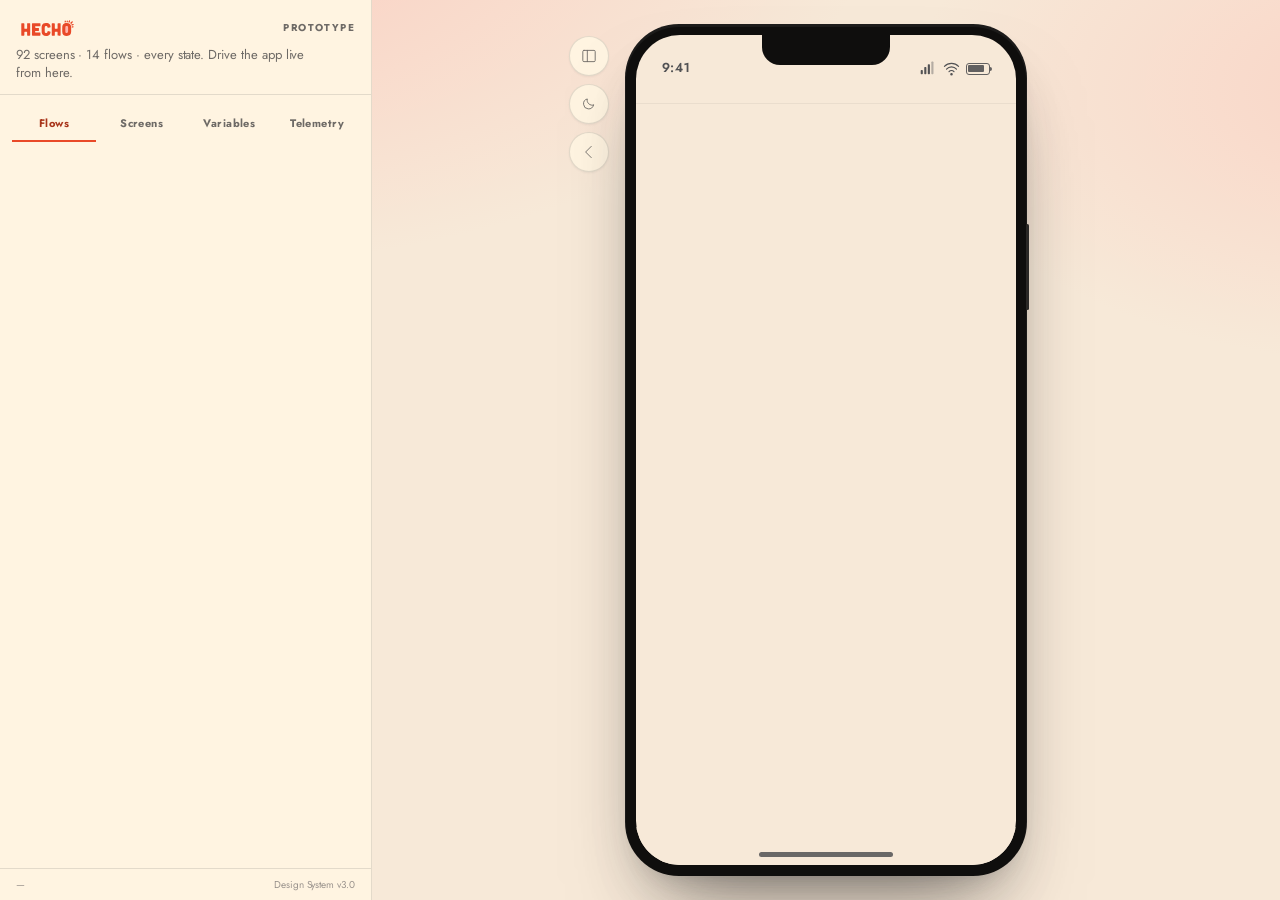
==== commit 6e0a4ade: "Flagship: admin/staff roles, founder stories, New launches first, per-brand shipping, free-shipping " ====
--- a/index.html
+++ b/index.html
@@ -5,7 +5,7 @@
 <meta name="viewport" content="width=device-width, initial-scale=1, viewport-fit=cover" />
 <meta name="theme-color" content="#FFB4AB" />
 <title>Hecho · Mobile App · Functional Prototype</title>
-<meta name="description" content="Functional prototype of the Hecho Trading Co. wholesale showroom mobile app. 51 screens, 7 flows, every state — built from the Design System v3.0, with a live control panel." />
+<meta name="description" content="Functional prototype of the Hecho Trading Co. wholesale showroom mobile app. 92 screens, 14 flows, every state — built from the Design System v3.0, with a live control panel." />
 <link rel="preconnect" href="https://fonts.googleapis.com" crossorigin />
 <link rel="preconnect" href="https://fonts.gstatic.com" crossorigin />
 <link href="https://fonts.googleapis.com/css2?family=Jost:ital,wght@0,100..900;1,100..900&display=swap" rel="stylesheet">
@@ -19,8 +19,8 @@
 <svg width="0" height="0" style="position:absolute" aria-hidden="true">
   <defs>
     <symbol id="hecho-mark" viewBox="0 0 463 168">
-      <!-- The O: counter is a true cut-out (evenodd subpath), never a painted fill -->
-      <path fill="currentColor" fill-rule="evenodd" d="M385.834 52.9383C385.947 52.932 386.06 52.9263 386.176 52.9218C406.216 52.122 421.205 63.1391 421.173 84.0336C421.162 91.0115 421.451 98.1953 421.254 105.173C421.024 113.322 422.036 122.847 419.994 130.737C418.76 135.613 416.307 140.096 412.864 143.765C407.264 149.785 396.99 152.387 388.977 152.674C367.209 152.957 352.834 142.428 353.18 119.331C353.372 106.435 352.721 92.9446 353.525 80.0455C354.144 74.1472 356.342 67.1174 360.499 62.8304C367.654 55.4524 376.069 53.431 385.834 52.9383ZM386.323 76.1866C393.389 75.4063 397.29 79.7133 397.649 86.4498C397.945 92.0021 397.966 97.4876 397.918 103.052C397.869 108.811 398.11 114.682 397.482 120.412C396.823 126.204 394.308 128.674 388.579 129.192C381.506 129.241 377.167 127.531 376.832 119.626C376.358 108.46 376.236 96.4955 376.925 85.3465C377.293 79.3811 380.634 76.76 386.323 76.1866Z"/>
+      <path fill="currentColor" d="M385.834 52.9383C385.947 52.932 386.06 52.9263 386.176 52.9218C406.216 52.122 421.205 63.1391 421.173 84.0336C421.162 91.0115 421.451 98.1953 421.254 105.173C421.024 113.322 422.036 122.847 419.994 130.737C418.76 135.613 416.307 140.096 412.864 143.765C407.264 149.785 396.99 152.387 388.977 152.674C367.209 152.957 352.834 142.428 353.18 119.331C353.372 106.435 352.721 92.9446 353.525 80.0455C354.144 74.1472 356.342 67.1174 360.499 62.8304C367.654 55.4524 376.069 53.431 385.834 52.9383Z"/>
+      <path fill="var(--logo-cutout)" d="M386.323 76.1866C393.389 75.4063 397.29 79.7133 397.649 86.4498C397.945 92.0021 397.966 97.4876 397.918 103.052C397.869 108.811 398.11 114.682 397.482 120.412C396.823 126.204 394.308 128.674 388.579 129.192C381.506 129.241 377.167 127.531 376.832 119.626C376.358 108.46 376.236 96.4955 376.925 85.3465C377.293 79.3811 380.634 76.76 386.323 76.1866Z"/>
       <path fill="currentColor" d="M44.5316 55.4346C49.4981 55.2334 54.6648 55.4077 59.6325 55.4495C65.2707 55.4969 63.9518 63.611 63.9385 67.641L63.8755 84.5731C63.8669 87.5007 63.7639 90.5032 63.9737 93.408C64.2798 96.4214 65.7241 97.1207 68.5391 97.2067C70.9997 97.5028 74.0505 97.0092 76.451 97.216C86.8343 98.1109 85.0757 94.0177 85.0549 85.2022L84.9948 68.8448C84.9844 66.0576 84.8272 63.1732 85.0115 60.3949C85.1028 59.0172 85.4037 57.2144 86.5224 56.2875C88.5117 54.6391 102.665 55.3063 105.847 55.5865C107.576 56.7452 108.337 57.2474 108.411 59.4858C108.512 62.5662 108.444 65.6469 108.435 68.7294L108.414 86.1666L108.427 142.371C108.494 145.611 109.138 147.739 106.236 149.825C105.491 149.945 104.728 150.003 103.975 150.042C100.802 150.207 88.0097 150.753 86.1853 149.016C85.5123 148.376 85.2636 147.387 85.1267 146.498C84.8102 144.445 84.9973 142.169 85.0049 140.091C85.023 135.335 85.1744 130.544 85.0363 125.791C84.9939 124.324 84.8371 122.455 83.6836 121.399C81.9478 119.81 71.8409 120.434 69.2276 120.521C67.7805 120.568 66.2324 120.462 65.1421 121.588C61.6485 125.196 66.1488 145.553 62.7168 149.054C62.1263 149.656 61.2798 149.876 60.4695 149.996C57.9061 150.373 55.1053 150.07 52.5108 150.035C50.3995 150.007 48.2924 150.12 46.182 150.143C43.878 150.167 42.35 149.703 40.6887 148.075C40.2278 144.737 40.4713 139.958 40.4702 136.507L40.4637 116.04L40.4603 79.5658C40.461 73.2211 40.4332 66.8389 40.4987 60.4954C40.5084 59.568 40.5061 57.6511 41.0996 57.0376C42.1946 55.9054 43.0629 55.564 44.5316 55.4346Z"/>
       <path fill="currentColor" d="M278.52 55.4131C282.984 55.295 287.507 55.3982 291.968 55.4274C297.871 55.4657 296.52 62.9634 296.507 67.1591L296.459 84.2981C296.45 87.2168 296.337 90.2664 296.572 93.1705C296.816 96.1786 298.427 97.0184 301.199 97.1905C303.921 97.3594 306.722 97.209 309.456 97.2128C312.422 97.158 317.166 97.9901 317.498 93.8099C317.735 90.7977 317.638 87.7951 317.629 84.7901L317.572 68.7161C317.566 66.3665 317.082 57.5192 318.752 56.5977C322.219 54.6824 334.558 55.2302 338.455 55.5581C339.903 56.5311 340.753 57.0728 340.834 58.9332C340.974 62.0778 340.902 65.2294 340.893 68.3778L340.868 86.0302L340.881 143.444C340.945 146.621 341.401 148.022 338.561 149.898C335.326 150.27 324.076 150.437 321.099 149.840C320.118 149.644 318.72 149.247 318.160 148.366C316.088 145.101 319.276 125.633 316.664 121.901C316.095 121.086 315.345 120.777 314.392 120.612C312.325 120.255 302.421 120.278 300.492 120.574C299.593 120.712 298.754 120.980 298.007 121.517C297.243 122.067 296.904 122.808 296.692 123.707C296.294 125.396 296.452 127.373 296.459 129.107L296.520 140.215C296.534 142.223 296.672 144.597 296.403 146.563C296.145 148.452 295.583 148.863 294.148 149.872C290.556 150.293 286.443 150.027 282.785 150.112C280.156 150.173 275.981 150.346 273.826 148.769C272.732 146.949 273.098 132.580 273.098 129.561L273.100 98.8646L273.119 71.3973C273.121 67.9998 273.152 64.4883 273.055 61.0980C272.922 56.5650 274.155 55.5676 278.520 55.4131Z"/>
       <path fill="currentColor" d="M126.092 55.4271C136.391 55.0521 148.989 55.4158 159.467 55.4088L174.124 55.3903C177.422 55.386 181.032 55.2817 184.281 55.5974C184.973 56.075 186.458 57.1035 186.579 58.0203C187.247 61.917 186.549 66.5023 186.839 70.3509C187.619 80.7037 183.225 78.8331 174.868 78.7952L156.722 78.7225C154.449 78.7164 151.671 78.4154 149.472 78.9408C148.340 79.2113 147.180 79.7194 146.561 80.7601C145.730 82.1581 145.944 86.9694 146.389 88.5238C146.631 89.3697 147.029 90.0699 147.836 90.4755C151.945 92.5409 169.636 89.5677 173.545 91.7682C174.289 92.1875 174.616 92.7617 174.839 93.5663C175.423 95.6724 175.493 111.058 174.591 112.596C174.130 113.383 173.323 113.915 172.451 114.144C170.734 114.595 168.725 114.405 166.959 114.390C163.176 114.359 151.665 113.801 148.694 114.584C147.832 114.811 147.260 115.171 146.815 115.954C145.604 118.081 145.905 122.626 146.540 124.935C146.884 125.602 147.305 126.242 148.066 126.440C150.532 127.080 154.129 126.892 156.696 126.887L173.708 126.848C176.851 126.841 186.716 125.681 186.750 130.048C186.792 135.367 186.898 140.933 186.797 146.281C186.752 148.704 185.351 149.770 183.075 149.944C180.266 150.191 177.355 150.092 174.502 150.085L158.976 150.052L138.156 150.082C134.431 150.094 130.636 150.170 126.939 150.047C124.746 149.812 122.252 149.611 122.106 146.879C121.894 142.899 121.981 138.970 121.982 135.021L121.989 111.787L121.978 77.2098C121.977 71.7328 121.981 66.2557 121.991 60.7790C121.996 57.7060 122.539 55.7247 126.092 55.4271Z"/>
@@ -43,7 +43,7 @@
         <svg class="hecho-logo" viewBox="0 0 463 168" aria-hidden="true"><use href="#hecho-mark"/></svg>
         <span class="ver">Prototype</span>
       </div>
-      <p class="sub">51 screens · 7 flows · every state. Drive the app live from here.</p>
+      <p class="sub">92 screens · 14 flows · every state. Drive the app live from here.</p>
     </div>
     <div class="console-tabs" role="tablist" id="consoleTabs">
       <button role="tab" data-ctab="flows" aria-selected="true">Flows</button>
@@ -88,6 +88,7 @@
           <main class="screen-scroll" id="screen-scroll" tabindex="-1">
             <div class="screen-body" id="screenBody"></div>
           </main>
+          <div class="tabbar-wrap" id="tabbarWrap"></div>
           <div class="home-indicator"><i></i></div>
           <div class="device-overlay" id="overlayRoot" aria-live="polite"></div>
           <div class="toast-host" id="toastHost" aria-live="polite"></div>
--- a/styles/system.css
+++ b/styles/system.css
@@ -1024,68 +1024,15 @@
 }
 
 /* ============================================================
-   Love list (S010) — zero-commitment capture. The heart is the
-   anti-cart: one tap, no sheet, no quantity. Terracotta when loved.
+   Retailer coverage map (S607, Rep mode) — abstract territory
+   canvas with pins; a dashed ring marks an exclusivity radius.
    ============================================================ */
-.love-btn{display:inline-flex;align-items:center;justify-content:center;width:32px;height:32px;border-radius:var(--r-pill);border:var(--bw-1) solid var(--line);background:var(--surface);color:var(--fg-soft);cursor:pointer;flex:0 0 auto;transition:color var(--d-fast),border-color var(--d-fast),background var(--d-fast)}
-.love-btn:hover{color:var(--accent-text);border-color:var(--accent-text)}
-.love-btn:focus-visible{outline:var(--focus-w) solid var(--focus);outline-offset:var(--focus-offset)}
-.love-btn.is-loved{color:var(--accent);border-color:color-mix(in srgb,var(--accent) 40%,transparent);background:color-mix(in srgb,var(--accent) 10%,transparent)}
-.love-btn.is-loved svg{animation:love-pop .35s var(--e-out-expo)}
-@keyframes love-pop{0%{transform:scale(.5)}55%{transform:scale(1.25)}100%{transform:scale(1)}}
-[data-reduced] .love-btn.is-loved svg{animation:none}
-/* overlay variant — floats on a product-card image */
-.card.product .img{position:relative}
-.love-btn.overlay{position:absolute;top:var(--s-2);inset-inline-end:var(--s-2);width:28px;height:28px;background:color-mix(in srgb,var(--surface) 84%,transparent);backdrop-filter:blur(4px);z-index:2}
-/* love-list rows: a tappable body + heart and menu in the trail */
-.love-row{grid-template-columns:1fr auto;cursor:default}
-.love-row .lr-open{display:grid;grid-template-columns:auto 1fr;gap:var(--s-3);align-items:center;background:none;border:0;padding:0;min-width:0;text-align:start;font-family:var(--f);color:var(--fg);cursor:pointer}
-.love-row .lr-open:focus-visible{outline:var(--focus-w) solid var(--focus);outline-offset:var(--focus-offset);border-radius:var(--r-2)}
-.love-src{display:inline-flex;align-items:center;gap:var(--s-1);font-size:var(--fs-nano);color:var(--fg-mute)}
-.love-src svg{flex:0 0 auto}
-.love-note{display:inline-flex;align-items:center;gap:var(--s-1);font-size:var(--fs-nano);color:var(--accent-text);font-style:italic}
-.love-note svg{flex:0 0 auto}
-
-/* ============================================================
-   Simplified IA — entry screen, home hub, brand category cards.
-   ============================================================ */
-/* Entry (S502): logo, current/new choice, account in the corner */
-.entry{display:flex;flex-direction:column;align-items:center;justify-content:center;height:100%;gap:var(--s-6);position:relative;padding:var(--s-4)}
-.entry .corner-btn{position:absolute;top:var(--s-3);inset-inline-end:var(--s-3);width:var(--control-md);height:var(--control-md);border-radius:50%;display:grid;place-items:center;color:var(--fg-soft);background:var(--surface);border:var(--bw-1) solid var(--line);cursor:pointer}
-.entry .corner-btn:hover{background:var(--surface-dim)}
-.entry-brand{display:flex;flex-direction:column;align-items:center;gap:var(--s-3)}
-.entry-brand svg{color:var(--accent)}
-.entry-tag{font-size:var(--fs-caption);color:var(--fg-soft);letter-spacing:.08em;text-transform:uppercase;font-weight:600}
-.entry-choices{display:flex;flex-direction:column;gap:var(--s-3);width:100%;max-width:340px}
-.entry-card{display:flex;align-items:center;gap:var(--s-3);width:100%;padding:var(--s-4);background:var(--surface);border:var(--bw-1) solid var(--line);border-radius:var(--r-3);cursor:pointer;text-align:start;font-family:var(--f);transition:border-color var(--d-fast),background var(--d-fast)}
-.entry-card:hover{border-color:var(--accent-text);background:var(--surface-2)}
-.entry-card:focus-visible{outline:var(--focus-w) solid var(--focus);outline-offset:var(--focus-offset)}
-.entry-card .ec-ic{width:48px;height:48px;border-radius:var(--r-2);background:linear-gradient(135deg,var(--surface-2),var(--surface-dim));display:grid;place-items:center;color:var(--accent);flex:0 0 auto}
-.entry-card .ec-body{display:flex;flex-direction:column;gap:2px;flex:1;min-width:0}
-.entry-card .ec-body b{font-size:var(--fs-body);color:var(--fg)}
-.entry-card .ec-body span{font-size:var(--fs-caption);color:var(--fg-soft)}
-.entry-card .ec-arr{color:var(--fg-mute);flex:0 0 auto;display:inline-flex}
-.entry-alt{background:none;border:0;color:var(--fg-soft);font-family:var(--f);font-size:var(--fs-caption);font-weight:600;text-decoration:underline;text-underline-offset:3px;cursor:pointer}
-
-/* Home hub (S001): logo row with love / cart / account */
-.home-top{display:flex;align-items:center;justify-content:space-between;gap:var(--s-3);min-height:44px}
-.home-top .ht-actions{display:flex;gap:2px}
-.home-top .hicon{width:var(--control-md);height:var(--control-md);border-radius:50%;display:grid;place-items:center;color:var(--fg);position:relative;background:none;border:0;cursor:pointer}
-.home-top .hicon:hover{background:var(--surface-dim)}
-.home-top .hicon svg{width:22px;height:22px}
-.home-top .hicon .badge{position:absolute;top:2px;right:2px}
-
-/* Scan CTA — the single biggest action on the floor */
-.scan-cta{display:flex;align-items:center;gap:var(--s-4);width:100%;padding:var(--s-4) var(--s-5);background:var(--action);color:var(--on-action);border:0;border-radius:var(--r-3);cursor:pointer;font-family:var(--f);text-align:start;transition:background var(--d-fast)}
-.scan-cta:hover{background:var(--action-hover)}
-.scan-cta:focus-visible{outline:var(--focus-w) solid var(--focus);outline-offset:var(--focus-offset)}
-.scan-cta .sc-ic{flex:0 0 auto;display:inline-flex}
-.scan-cta .sc-body{display:flex;flex-direction:column;gap:2px}
-.scan-cta .sc-body b{font-size:var(--fs-h4,17px);font-weight:700}
-.scan-cta .sc-body span{font-size:var(--fs-caption);opacity:.85}
-
-/* Brand category cards (S003) */
-.cat-card{max-width:none;align-items:flex-start;gap:var(--s-2);cursor:pointer}
-.cat-card .cc-art{width:48px;height:48px;border-radius:var(--r-2)}
-.cat-card b{font-size:var(--fs-body)}
-.cat-card .muted{font-size:var(--fs-caption)}
+.rmap{position:relative;aspect-ratio:4/3;border-radius:var(--r-4);border:var(--bw-1) solid var(--line);overflow:hidden;background:linear-gradient(150deg,var(--surface-2),var(--surface-dim));background-image:radial-gradient(color-mix(in srgb,var(--fg-mute) 28%,transparent) 1px,transparent 1px);background-size:18px 18px}
+.rmap-tag{position:absolute;top:var(--s-2);inset-inline-start:var(--s-3);font-size:var(--fs-nano);font-weight:700;letter-spacing:.12em;text-transform:uppercase;color:var(--fg-mute)}
+.rmap-radius{position:absolute;width:38%;aspect-ratio:1;transform:translate(-50%,-50%);border:2px dashed color-mix(in srgb,var(--accent) 55%,transparent);border-radius:50%;background:color-mix(in srgb,var(--accent) 7%,transparent)}
+.rpin{position:absolute;transform:translate(-50%,-50%);display:flex;flex-direction:column;align-items:center;gap:2px}
+.rpin .rp-dot{width:14px;height:14px;border-radius:50%;background:var(--accent);border:2.5px solid var(--surface);box-shadow:0 1px 4px rgba(0,0,0,.25);display:grid;place-items:center;font-size:9px;font-weight:800;color:var(--on-action);line-height:1}
+.rpin .rp-lbl{font-size:var(--fs-nano);font-weight:700;color:var(--fg);background:color-mix(in srgb,var(--surface) 85%,transparent);padding:1px 6px;border-radius:var(--r-pill);white-space:nowrap}
+.rpin.is-pending .rp-dot{background:var(--surface);border-color:var(--accent-text)}
+.rpin.is-prospect .rp-dot{background:var(--caution-fill,#B7791F);width:16px;height:16px}
+.rpin.is-prospect .rp-lbl{color:var(--accent-text)}
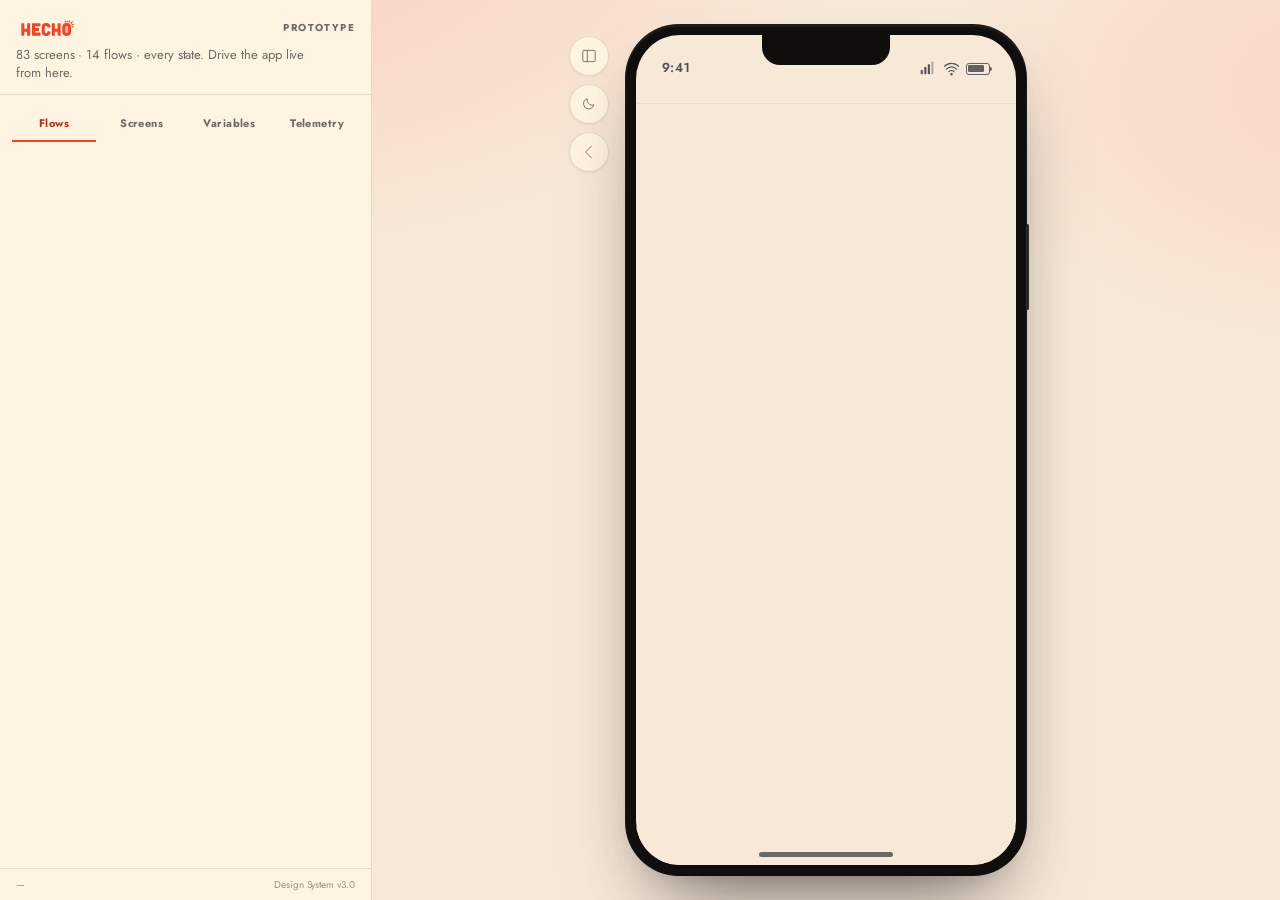
==== commit 6d7b1802: "Flagship: cut POS, exclusivity tiers, privacy settings, photo ID; complete role/state coverage - POS" ====
--- a/index.html
+++ b/index.html
@@ -5,7 +5,7 @@
 <meta name="viewport" content="width=device-width, initial-scale=1, viewport-fit=cover" />
 <meta name="theme-color" content="#FFB4AB" />
 <title>Hecho · Mobile App · Functional Prototype</title>
-<meta name="description" content="Functional prototype of the Hecho Trading Co. wholesale showroom mobile app. 92 screens, 14 flows, every state — built from the Design System v3.0, with a live control panel." />
+<meta name="description" content="Functional prototype of the Hecho Trading Co. wholesale showroom mobile app. 83 screens, 14 flows, every state — built from the Design System v3.0, with a live control panel." />
 <link rel="preconnect" href="https://fonts.googleapis.com" crossorigin />
 <link rel="preconnect" href="https://fonts.gstatic.com" crossorigin />
 <link href="https://fonts.googleapis.com/css2?family=Jost:ital,wght@0,100..900;1,100..900&display=swap" rel="stylesheet">
@@ -43,7 +43,7 @@
         <svg class="hecho-logo" viewBox="0 0 463 168" aria-hidden="true"><use href="#hecho-mark"/></svg>
         <span class="ver">Prototype</span>
       </div>
-      <p class="sub">92 screens · 14 flows · every state. Drive the app live from here.</p>
+      <p class="sub">83 screens · 14 flows · every state. Drive the app live from here.</p>
     </div>
     <div class="console-tabs" role="tablist" id="consoleTabs">
       <button role="tab" data-ctab="flows" aria-selected="true">Flows</button>
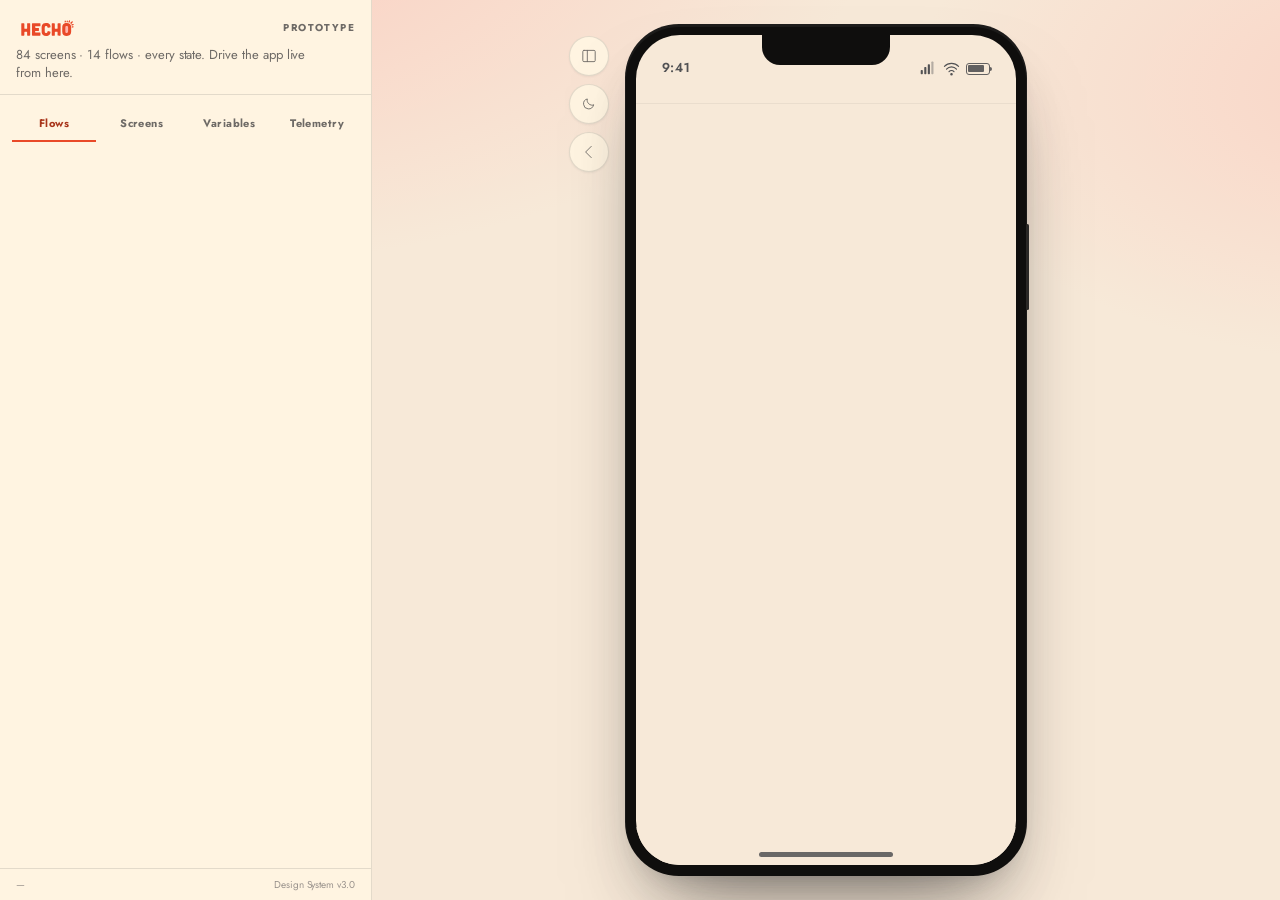
==== commit d65241da: "Ship dates, team appointments, and member budgets with split approval - S204: Ship date card - ASAP " ====
--- a/index.html
+++ b/index.html
@@ -5,7 +5,7 @@
 <meta name="viewport" content="width=device-width, initial-scale=1, viewport-fit=cover" />
 <meta name="theme-color" content="#FFB4AB" />
 <title>Hecho · Mobile App · Functional Prototype</title>
-<meta name="description" content="Functional prototype of the Hecho Trading Co. wholesale showroom mobile app. 83 screens, 14 flows, every state — built from the Design System v3.0, with a live control panel." />
+<meta name="description" content="Functional prototype of the Hecho Trading Co. wholesale showroom mobile app. 84 screens, 14 flows, every state — built from the Design System v3.0, with a live control panel." />
 <link rel="preconnect" href="https://fonts.googleapis.com" crossorigin />
 <link rel="preconnect" href="https://fonts.gstatic.com" crossorigin />
 <link href="https://fonts.googleapis.com/css2?family=Jost:ital,wght@0,100..900;1,100..900&display=swap" rel="stylesheet">
@@ -43,7 +43,7 @@
         <svg class="hecho-logo" viewBox="0 0 463 168" aria-hidden="true"><use href="#hecho-mark"/></svg>
         <span class="ver">Prototype</span>
       </div>
-      <p class="sub">83 screens · 14 flows · every state. Drive the app live from here.</p>
+      <p class="sub">84 screens · 14 flows · every state. Drive the app live from here.</p>
     </div>
     <div class="console-tabs" role="tablist" id="consoleTabs">
       <button role="tab" data-ctab="flows" aria-selected="true">Flows</button>
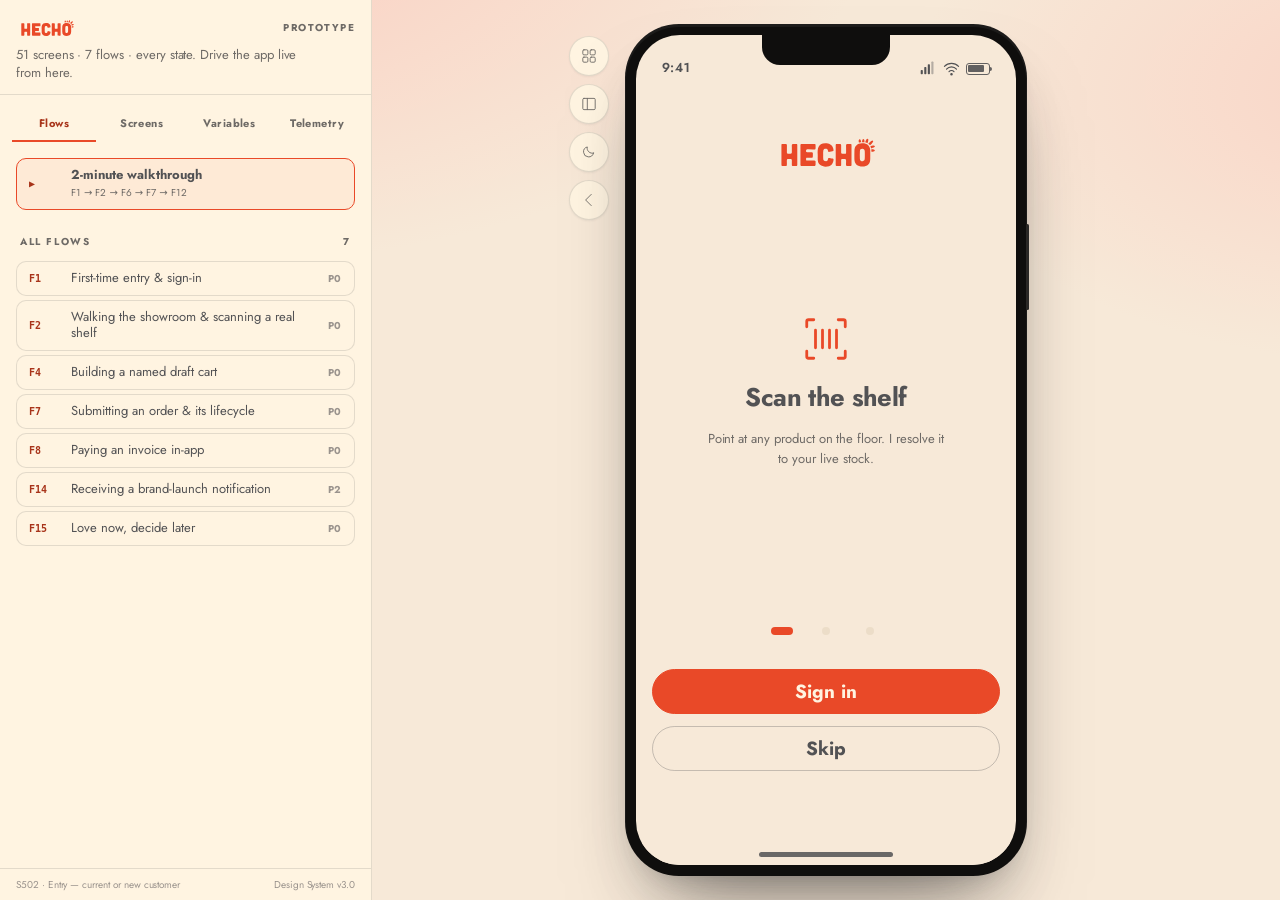
==== commit d8555890: "MVP: Shipping overhaul — one screen from cart to order - Cart CTA reads Continue; cart name lives in" ====
--- a/index.html
+++ b/index.html
@@ -5,7 +5,7 @@
 <meta name="viewport" content="width=device-width, initial-scale=1, viewport-fit=cover" />
 <meta name="theme-color" content="#FFB4AB" />
 <title>Hecho · Mobile App · Functional Prototype</title>
-<meta name="description" content="Functional prototype of the Hecho Trading Co. wholesale showroom mobile app. 84 screens, 14 flows, every state — built from the Design System v3.0, with a live control panel." />
+<meta name="description" content="Functional prototype of the Hecho Trading Co. wholesale showroom mobile app. 51 screens, 7 flows, every state — built from the Design System v3.0, with a live control panel." />
 <link rel="preconnect" href="https://fonts.googleapis.com" crossorigin />
 <link rel="preconnect" href="https://fonts.gstatic.com" crossorigin />
 <link href="https://fonts.googleapis.com/css2?family=Jost:ital,wght@0,100..900;1,100..900&display=swap" rel="stylesheet">
@@ -19,8 +19,8 @@
 <svg width="0" height="0" style="position:absolute" aria-hidden="true">
   <defs>
     <symbol id="hecho-mark" viewBox="0 0 463 168">
-      <path fill="currentColor" d="M385.834 52.9383C385.947 52.932 386.06 52.9263 386.176 52.9218C406.216 52.122 421.205 63.1391 421.173 84.0336C421.162 91.0115 421.451 98.1953 421.254 105.173C421.024 113.322 422.036 122.847 419.994 130.737C418.76 135.613 416.307 140.096 412.864 143.765C407.264 149.785 396.99 152.387 388.977 152.674C367.209 152.957 352.834 142.428 353.18 119.331C353.372 106.435 352.721 92.9446 353.525 80.0455C354.144 74.1472 356.342 67.1174 360.499 62.8304C367.654 55.4524 376.069 53.431 385.834 52.9383Z"/>
-      <path fill="var(--logo-cutout)" d="M386.323 76.1866C393.389 75.4063 397.29 79.7133 397.649 86.4498C397.945 92.0021 397.966 97.4876 397.918 103.052C397.869 108.811 398.11 114.682 397.482 120.412C396.823 126.204 394.308 128.674 388.579 129.192C381.506 129.241 377.167 127.531 376.832 119.626C376.358 108.46 376.236 96.4955 376.925 85.3465C377.293 79.3811 380.634 76.76 386.323 76.1866Z"/>
+      <!-- The O: counter is a true cut-out (evenodd subpath), never a painted fill -->
+      <path fill="currentColor" fill-rule="evenodd" d="M385.834 52.9383C385.947 52.932 386.06 52.9263 386.176 52.9218C406.216 52.122 421.205 63.1391 421.173 84.0336C421.162 91.0115 421.451 98.1953 421.254 105.173C421.024 113.322 422.036 122.847 419.994 130.737C418.76 135.613 416.307 140.096 412.864 143.765C407.264 149.785 396.99 152.387 388.977 152.674C367.209 152.957 352.834 142.428 353.18 119.331C353.372 106.435 352.721 92.9446 353.525 80.0455C354.144 74.1472 356.342 67.1174 360.499 62.8304C367.654 55.4524 376.069 53.431 385.834 52.9383ZM386.323 76.1866C393.389 75.4063 397.29 79.7133 397.649 86.4498C397.945 92.0021 397.966 97.4876 397.918 103.052C397.869 108.811 398.11 114.682 397.482 120.412C396.823 126.204 394.308 128.674 388.579 129.192C381.506 129.241 377.167 127.531 376.832 119.626C376.358 108.46 376.236 96.4955 376.925 85.3465C377.293 79.3811 380.634 76.76 386.323 76.1866Z"/>
       <path fill="currentColor" d="M44.5316 55.4346C49.4981 55.2334 54.6648 55.4077 59.6325 55.4495C65.2707 55.4969 63.9518 63.611 63.9385 67.641L63.8755 84.5731C63.8669 87.5007 63.7639 90.5032 63.9737 93.408C64.2798 96.4214 65.7241 97.1207 68.5391 97.2067C70.9997 97.5028 74.0505 97.0092 76.451 97.216C86.8343 98.1109 85.0757 94.0177 85.0549 85.2022L84.9948 68.8448C84.9844 66.0576 84.8272 63.1732 85.0115 60.3949C85.1028 59.0172 85.4037 57.2144 86.5224 56.2875C88.5117 54.6391 102.665 55.3063 105.847 55.5865C107.576 56.7452 108.337 57.2474 108.411 59.4858C108.512 62.5662 108.444 65.6469 108.435 68.7294L108.414 86.1666L108.427 142.371C108.494 145.611 109.138 147.739 106.236 149.825C105.491 149.945 104.728 150.003 103.975 150.042C100.802 150.207 88.0097 150.753 86.1853 149.016C85.5123 148.376 85.2636 147.387 85.1267 146.498C84.8102 144.445 84.9973 142.169 85.0049 140.091C85.023 135.335 85.1744 130.544 85.0363 125.791C84.9939 124.324 84.8371 122.455 83.6836 121.399C81.9478 119.81 71.8409 120.434 69.2276 120.521C67.7805 120.568 66.2324 120.462 65.1421 121.588C61.6485 125.196 66.1488 145.553 62.7168 149.054C62.1263 149.656 61.2798 149.876 60.4695 149.996C57.9061 150.373 55.1053 150.07 52.5108 150.035C50.3995 150.007 48.2924 150.12 46.182 150.143C43.878 150.167 42.35 149.703 40.6887 148.075C40.2278 144.737 40.4713 139.958 40.4702 136.507L40.4637 116.04L40.4603 79.5658C40.461 73.2211 40.4332 66.8389 40.4987 60.4954C40.5084 59.568 40.5061 57.6511 41.0996 57.0376C42.1946 55.9054 43.0629 55.564 44.5316 55.4346Z"/>
       <path fill="currentColor" d="M278.52 55.4131C282.984 55.295 287.507 55.3982 291.968 55.4274C297.871 55.4657 296.52 62.9634 296.507 67.1591L296.459 84.2981C296.45 87.2168 296.337 90.2664 296.572 93.1705C296.816 96.1786 298.427 97.0184 301.199 97.1905C303.921 97.3594 306.722 97.209 309.456 97.2128C312.422 97.158 317.166 97.9901 317.498 93.8099C317.735 90.7977 317.638 87.7951 317.629 84.7901L317.572 68.7161C317.566 66.3665 317.082 57.5192 318.752 56.5977C322.219 54.6824 334.558 55.2302 338.455 55.5581C339.903 56.5311 340.753 57.0728 340.834 58.9332C340.974 62.0778 340.902 65.2294 340.893 68.3778L340.868 86.0302L340.881 143.444C340.945 146.621 341.401 148.022 338.561 149.898C335.326 150.27 324.076 150.437 321.099 149.840C320.118 149.644 318.72 149.247 318.160 148.366C316.088 145.101 319.276 125.633 316.664 121.901C316.095 121.086 315.345 120.777 314.392 120.612C312.325 120.255 302.421 120.278 300.492 120.574C299.593 120.712 298.754 120.980 298.007 121.517C297.243 122.067 296.904 122.808 296.692 123.707C296.294 125.396 296.452 127.373 296.459 129.107L296.520 140.215C296.534 142.223 296.672 144.597 296.403 146.563C296.145 148.452 295.583 148.863 294.148 149.872C290.556 150.293 286.443 150.027 282.785 150.112C280.156 150.173 275.981 150.346 273.826 148.769C272.732 146.949 273.098 132.580 273.098 129.561L273.100 98.8646L273.119 71.3973C273.121 67.9998 273.152 64.4883 273.055 61.0980C272.922 56.5650 274.155 55.5676 278.520 55.4131Z"/>
       <path fill="currentColor" d="M126.092 55.4271C136.391 55.0521 148.989 55.4158 159.467 55.4088L174.124 55.3903C177.422 55.386 181.032 55.2817 184.281 55.5974C184.973 56.075 186.458 57.1035 186.579 58.0203C187.247 61.917 186.549 66.5023 186.839 70.3509C187.619 80.7037 183.225 78.8331 174.868 78.7952L156.722 78.7225C154.449 78.7164 151.671 78.4154 149.472 78.9408C148.340 79.2113 147.180 79.7194 146.561 80.7601C145.730 82.1581 145.944 86.9694 146.389 88.5238C146.631 89.3697 147.029 90.0699 147.836 90.4755C151.945 92.5409 169.636 89.5677 173.545 91.7682C174.289 92.1875 174.616 92.7617 174.839 93.5663C175.423 95.6724 175.493 111.058 174.591 112.596C174.130 113.383 173.323 113.915 172.451 114.144C170.734 114.595 168.725 114.405 166.959 114.390C163.176 114.359 151.665 113.801 148.694 114.584C147.832 114.811 147.260 115.171 146.815 115.954C145.604 118.081 145.905 122.626 146.540 124.935C146.884 125.602 147.305 126.242 148.066 126.440C150.532 127.080 154.129 126.892 156.696 126.887L173.708 126.848C176.851 126.841 186.716 125.681 186.750 130.048C186.792 135.367 186.898 140.933 186.797 146.281C186.752 148.704 185.351 149.770 183.075 149.944C180.266 150.191 177.355 150.092 174.502 150.085L158.976 150.052L138.156 150.082C134.431 150.094 130.636 150.170 126.939 150.047C124.746 149.812 122.252 149.611 122.106 146.879C121.894 142.899 121.981 138.970 121.982 135.021L121.989 111.787L121.978 77.2098C121.977 71.7328 121.981 66.2557 121.991 60.7790C121.996 57.7060 122.539 55.7247 126.092 55.4271Z"/>
@@ -43,7 +43,7 @@
         <svg class="hecho-logo" viewBox="0 0 463 168" aria-hidden="true"><use href="#hecho-mark"/></svg>
         <span class="ver">Prototype</span>
       </div>
-      <p class="sub">84 screens · 14 flows · every state. Drive the app live from here.</p>
+      <p class="sub">51 screens · 7 flows · every state. Drive the app live from here.</p>
     </div>
     <div class="console-tabs" role="tablist" id="consoleTabs">
       <button role="tab" data-ctab="flows" aria-selected="true">Flows</button>
@@ -62,6 +62,9 @@
   <div class="stage">
     <div class="device-wrap">
       <div class="device-tools" id="deviceTools">
+        <a id="toolExit" href="../" aria-label="Back to prototype selection" title="All prototypes">
+          <svg viewBox="0 0 32 32" fill="none" stroke="currentColor" stroke-width="1.6" stroke-linecap="round" stroke-linejoin="round"><rect x="5" y="5" width="9" height="9" rx="2"/><rect x="18" y="5" width="9" height="9" rx="2"/><rect x="5" y="18" width="9" height="9" rx="2"/><rect x="18" y="18" width="9" height="9" rx="2"/></svg>
+        </a>
         <button id="toolConsole" aria-label="Toggle control panel" title="Toggle control panel">
           <svg viewBox="0 0 32 32" fill="none" stroke="currentColor" stroke-width="1.6" stroke-linecap="round" stroke-linejoin="round"><rect x="5" y="6" width="22" height="20" rx="2"/><path d="M13 6v20"/></svg>
         </button>
@@ -88,7 +91,6 @@
           <main class="screen-scroll" id="screen-scroll" tabindex="-1">
             <div class="screen-body" id="screenBody"></div>
           </main>
-          <div class="tabbar-wrap" id="tabbarWrap"></div>
           <div class="home-indicator"><i></i></div>
           <div class="device-overlay" id="overlayRoot" aria-live="polite"></div>
           <div class="toast-host" id="toastHost" aria-live="polite"></div>
--- a/styles/app.css
+++ b/styles/app.css
@@ -258,10 +258,10 @@
 .proto-fab[hidden] { display: none; }
 
 .device-tools { position: absolute; top: var(--s-3); right: calc(100% + var(--s-4)); display: flex; flex-direction: column; gap: var(--s-2); }
-.device-tools button { width: 40px; height: 40px; border-radius: 50%; background: var(--surface); border: var(--bw-1) solid var(--line); color: var(--fg-soft); display: grid; place-items: center; box-shadow: var(--shadow-sm); cursor: pointer; }
-.device-tools button:hover { color: var(--accent-text); border-color: var(--accent); }
+.device-tools button, .device-tools a { width: 40px; height: 40px; border-radius: 50%; background: var(--surface); border: var(--bw-1) solid var(--line); color: var(--fg-soft); display: grid; place-items: center; box-shadow: var(--shadow-sm); cursor: pointer; }
+.device-tools button:hover, .device-tools a:hover { color: var(--accent-text); border-color: var(--accent); }
 .device-tools button[aria-pressed="true"] { background: var(--action-sm); color: var(--on-action); border-color: var(--action-sm); }
-.device-tools button svg { width: 18px; height: 18px; }
+.device-tools button svg, .device-tools a svg { width: 18px; height: 18px; }
 .device-wrap { position: relative; display: flex; }
 
 /* ---- Responsive: console becomes a slide-over drawer ---- */
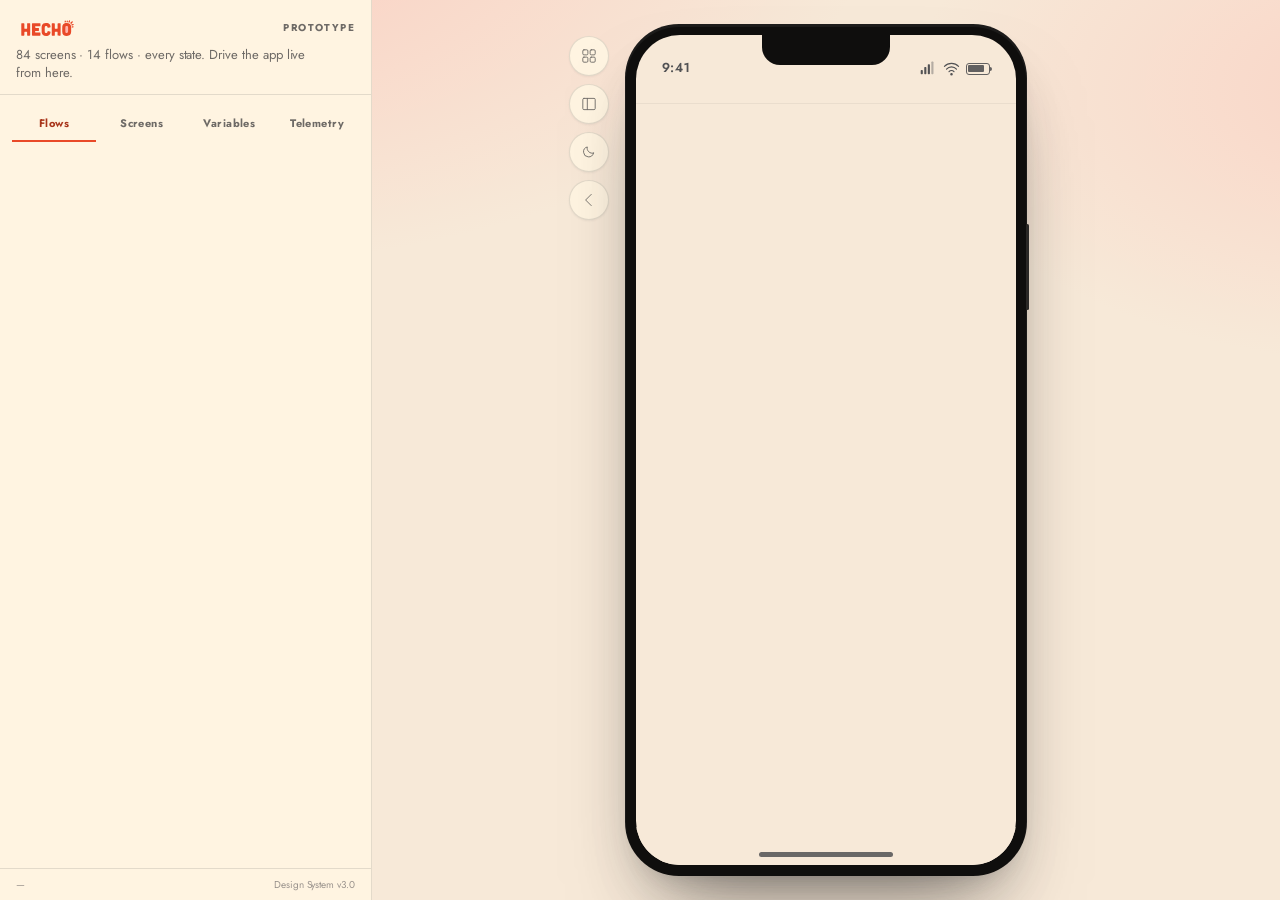
==== commit df6c1274: "Flagship: back-to-selection device tool; cart name shown once - Device tools gain a grid button link" ====
--- a/index.html
+++ b/index.html
@@ -5,7 +5,7 @@
 <meta name="viewport" content="width=device-width, initial-scale=1, viewport-fit=cover" />
 <meta name="theme-color" content="#FFB4AB" />
 <title>Hecho · Mobile App · Functional Prototype</title>
-<meta name="description" content="Functional prototype of the Hecho Trading Co. wholesale showroom mobile app. 51 screens, 7 flows, every state — built from the Design System v3.0, with a live control panel." />
+<meta name="description" content="Functional prototype of the Hecho Trading Co. wholesale showroom mobile app. 84 screens, 14 flows, every state — built from the Design System v3.0, with a live control panel." />
 <link rel="preconnect" href="https://fonts.googleapis.com" crossorigin />
 <link rel="preconnect" href="https://fonts.gstatic.com" crossorigin />
 <link href="https://fonts.googleapis.com/css2?family=Jost:ital,wght@0,100..900;1,100..900&display=swap" rel="stylesheet">
@@ -19,8 +19,8 @@
 <svg width="0" height="0" style="position:absolute" aria-hidden="true">
   <defs>
     <symbol id="hecho-mark" viewBox="0 0 463 168">
-      <!-- The O: counter is a true cut-out (evenodd subpath), never a painted fill -->
-      <path fill="currentColor" fill-rule="evenodd" d="M385.834 52.9383C385.947 52.932 386.06 52.9263 386.176 52.9218C406.216 52.122 421.205 63.1391 421.173 84.0336C421.162 91.0115 421.451 98.1953 421.254 105.173C421.024 113.322 422.036 122.847 419.994 130.737C418.76 135.613 416.307 140.096 412.864 143.765C407.264 149.785 396.99 152.387 388.977 152.674C367.209 152.957 352.834 142.428 353.18 119.331C353.372 106.435 352.721 92.9446 353.525 80.0455C354.144 74.1472 356.342 67.1174 360.499 62.8304C367.654 55.4524 376.069 53.431 385.834 52.9383ZM386.323 76.1866C393.389 75.4063 397.29 79.7133 397.649 86.4498C397.945 92.0021 397.966 97.4876 397.918 103.052C397.869 108.811 398.11 114.682 397.482 120.412C396.823 126.204 394.308 128.674 388.579 129.192C381.506 129.241 377.167 127.531 376.832 119.626C376.358 108.46 376.236 96.4955 376.925 85.3465C377.293 79.3811 380.634 76.76 386.323 76.1866Z"/>
+      <path fill="currentColor" d="M385.834 52.9383C385.947 52.932 386.06 52.9263 386.176 52.9218C406.216 52.122 421.205 63.1391 421.173 84.0336C421.162 91.0115 421.451 98.1953 421.254 105.173C421.024 113.322 422.036 122.847 419.994 130.737C418.76 135.613 416.307 140.096 412.864 143.765C407.264 149.785 396.99 152.387 388.977 152.674C367.209 152.957 352.834 142.428 353.18 119.331C353.372 106.435 352.721 92.9446 353.525 80.0455C354.144 74.1472 356.342 67.1174 360.499 62.8304C367.654 55.4524 376.069 53.431 385.834 52.9383Z"/>
+      <path fill="var(--logo-cutout)" d="M386.323 76.1866C393.389 75.4063 397.29 79.7133 397.649 86.4498C397.945 92.0021 397.966 97.4876 397.918 103.052C397.869 108.811 398.11 114.682 397.482 120.412C396.823 126.204 394.308 128.674 388.579 129.192C381.506 129.241 377.167 127.531 376.832 119.626C376.358 108.46 376.236 96.4955 376.925 85.3465C377.293 79.3811 380.634 76.76 386.323 76.1866Z"/>
       <path fill="currentColor" d="M44.5316 55.4346C49.4981 55.2334 54.6648 55.4077 59.6325 55.4495C65.2707 55.4969 63.9518 63.611 63.9385 67.641L63.8755 84.5731C63.8669 87.5007 63.7639 90.5032 63.9737 93.408C64.2798 96.4214 65.7241 97.1207 68.5391 97.2067C70.9997 97.5028 74.0505 97.0092 76.451 97.216C86.8343 98.1109 85.0757 94.0177 85.0549 85.2022L84.9948 68.8448C84.9844 66.0576 84.8272 63.1732 85.0115 60.3949C85.1028 59.0172 85.4037 57.2144 86.5224 56.2875C88.5117 54.6391 102.665 55.3063 105.847 55.5865C107.576 56.7452 108.337 57.2474 108.411 59.4858C108.512 62.5662 108.444 65.6469 108.435 68.7294L108.414 86.1666L108.427 142.371C108.494 145.611 109.138 147.739 106.236 149.825C105.491 149.945 104.728 150.003 103.975 150.042C100.802 150.207 88.0097 150.753 86.1853 149.016C85.5123 148.376 85.2636 147.387 85.1267 146.498C84.8102 144.445 84.9973 142.169 85.0049 140.091C85.023 135.335 85.1744 130.544 85.0363 125.791C84.9939 124.324 84.8371 122.455 83.6836 121.399C81.9478 119.81 71.8409 120.434 69.2276 120.521C67.7805 120.568 66.2324 120.462 65.1421 121.588C61.6485 125.196 66.1488 145.553 62.7168 149.054C62.1263 149.656 61.2798 149.876 60.4695 149.996C57.9061 150.373 55.1053 150.07 52.5108 150.035C50.3995 150.007 48.2924 150.12 46.182 150.143C43.878 150.167 42.35 149.703 40.6887 148.075C40.2278 144.737 40.4713 139.958 40.4702 136.507L40.4637 116.04L40.4603 79.5658C40.461 73.2211 40.4332 66.8389 40.4987 60.4954C40.5084 59.568 40.5061 57.6511 41.0996 57.0376C42.1946 55.9054 43.0629 55.564 44.5316 55.4346Z"/>
       <path fill="currentColor" d="M278.52 55.4131C282.984 55.295 287.507 55.3982 291.968 55.4274C297.871 55.4657 296.52 62.9634 296.507 67.1591L296.459 84.2981C296.45 87.2168 296.337 90.2664 296.572 93.1705C296.816 96.1786 298.427 97.0184 301.199 97.1905C303.921 97.3594 306.722 97.209 309.456 97.2128C312.422 97.158 317.166 97.9901 317.498 93.8099C317.735 90.7977 317.638 87.7951 317.629 84.7901L317.572 68.7161C317.566 66.3665 317.082 57.5192 318.752 56.5977C322.219 54.6824 334.558 55.2302 338.455 55.5581C339.903 56.5311 340.753 57.0728 340.834 58.9332C340.974 62.0778 340.902 65.2294 340.893 68.3778L340.868 86.0302L340.881 143.444C340.945 146.621 341.401 148.022 338.561 149.898C335.326 150.27 324.076 150.437 321.099 149.840C320.118 149.644 318.72 149.247 318.160 148.366C316.088 145.101 319.276 125.633 316.664 121.901C316.095 121.086 315.345 120.777 314.392 120.612C312.325 120.255 302.421 120.278 300.492 120.574C299.593 120.712 298.754 120.980 298.007 121.517C297.243 122.067 296.904 122.808 296.692 123.707C296.294 125.396 296.452 127.373 296.459 129.107L296.520 140.215C296.534 142.223 296.672 144.597 296.403 146.563C296.145 148.452 295.583 148.863 294.148 149.872C290.556 150.293 286.443 150.027 282.785 150.112C280.156 150.173 275.981 150.346 273.826 148.769C272.732 146.949 273.098 132.580 273.098 129.561L273.100 98.8646L273.119 71.3973C273.121 67.9998 273.152 64.4883 273.055 61.0980C272.922 56.5650 274.155 55.5676 278.520 55.4131Z"/>
       <path fill="currentColor" d="M126.092 55.4271C136.391 55.0521 148.989 55.4158 159.467 55.4088L174.124 55.3903C177.422 55.386 181.032 55.2817 184.281 55.5974C184.973 56.075 186.458 57.1035 186.579 58.0203C187.247 61.917 186.549 66.5023 186.839 70.3509C187.619 80.7037 183.225 78.8331 174.868 78.7952L156.722 78.7225C154.449 78.7164 151.671 78.4154 149.472 78.9408C148.340 79.2113 147.180 79.7194 146.561 80.7601C145.730 82.1581 145.944 86.9694 146.389 88.5238C146.631 89.3697 147.029 90.0699 147.836 90.4755C151.945 92.5409 169.636 89.5677 173.545 91.7682C174.289 92.1875 174.616 92.7617 174.839 93.5663C175.423 95.6724 175.493 111.058 174.591 112.596C174.130 113.383 173.323 113.915 172.451 114.144C170.734 114.595 168.725 114.405 166.959 114.390C163.176 114.359 151.665 113.801 148.694 114.584C147.832 114.811 147.260 115.171 146.815 115.954C145.604 118.081 145.905 122.626 146.540 124.935C146.884 125.602 147.305 126.242 148.066 126.440C150.532 127.080 154.129 126.892 156.696 126.887L173.708 126.848C176.851 126.841 186.716 125.681 186.750 130.048C186.792 135.367 186.898 140.933 186.797 146.281C186.752 148.704 185.351 149.770 183.075 149.944C180.266 150.191 177.355 150.092 174.502 150.085L158.976 150.052L138.156 150.082C134.431 150.094 130.636 150.170 126.939 150.047C124.746 149.812 122.252 149.611 122.106 146.879C121.894 142.899 121.981 138.970 121.982 135.021L121.989 111.787L121.978 77.2098C121.977 71.7328 121.981 66.2557 121.991 60.7790C121.996 57.7060 122.539 55.7247 126.092 55.4271Z"/>
@@ -43,7 +43,7 @@
         <svg class="hecho-logo" viewBox="0 0 463 168" aria-hidden="true"><use href="#hecho-mark"/></svg>
         <span class="ver">Prototype</span>
       </div>
-      <p class="sub">51 screens · 7 flows · every state. Drive the app live from here.</p>
+      <p class="sub">84 screens · 14 flows · every state. Drive the app live from here.</p>
     </div>
     <div class="console-tabs" role="tablist" id="consoleTabs">
       <button role="tab" data-ctab="flows" aria-selected="true">Flows</button>
@@ -91,6 +91,7 @@
           <main class="screen-scroll" id="screen-scroll" tabindex="-1">
             <div class="screen-body" id="screenBody"></div>
           </main>
+          <div class="tabbar-wrap" id="tabbarWrap"></div>
           <div class="home-indicator"><i></i></div>
           <div class="device-overlay" id="overlayRoot" aria-live="polite"></div>
           <div class="toast-host" id="toastHost" aria-live="polite"></div>
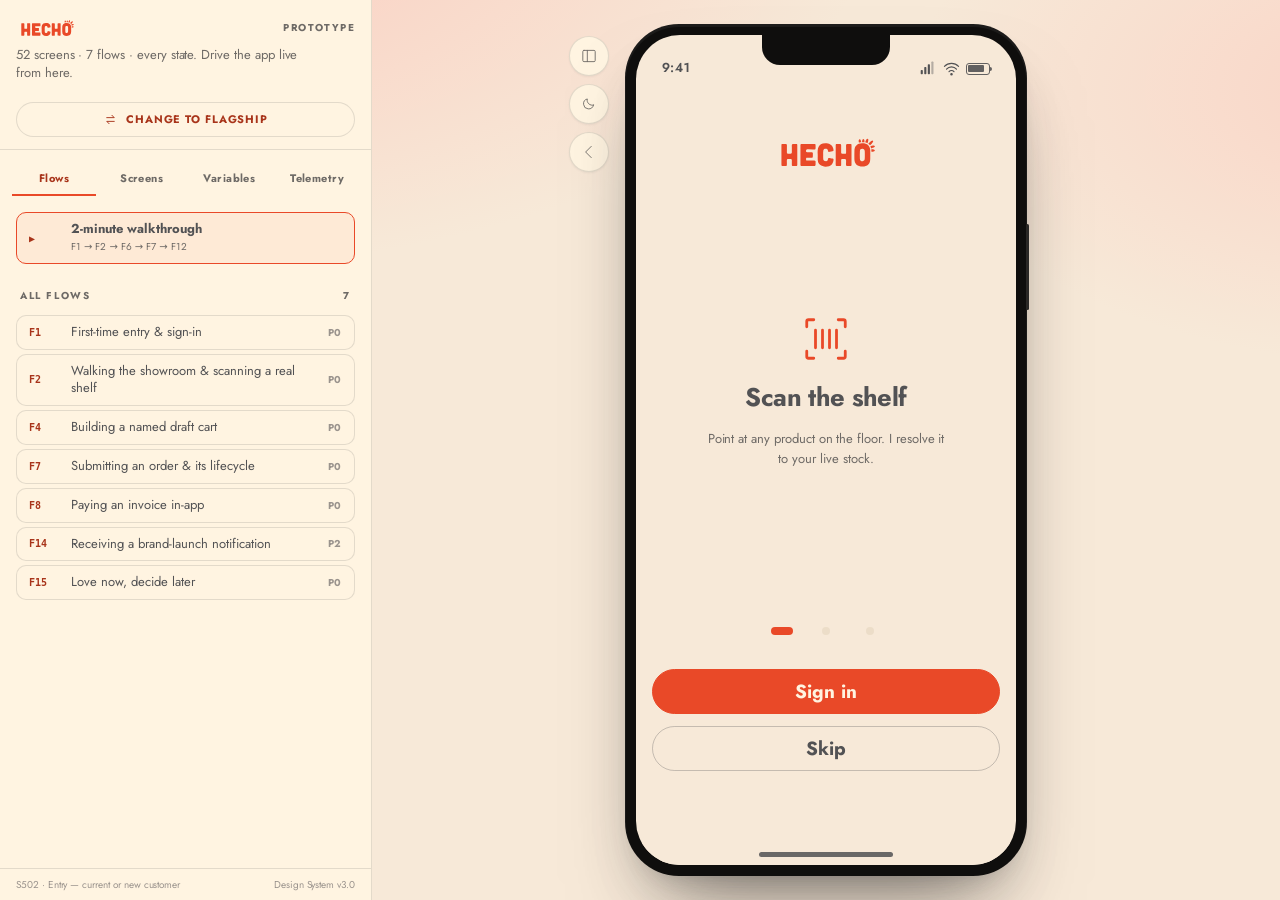
==== commit 0743dc24: "MVP: post-add fork, two-step delivery, panel switch, layout fixes - S205 Added to cart: every add fo" ====
--- a/index.html
+++ b/index.html
@@ -5,7 +5,7 @@
 <meta name="viewport" content="width=device-width, initial-scale=1, viewport-fit=cover" />
 <meta name="theme-color" content="#FFB4AB" />
 <title>Hecho · Mobile App · Functional Prototype</title>
-<meta name="description" content="Functional prototype of the Hecho Trading Co. wholesale showroom mobile app. 84 screens, 14 flows, every state — built from the Design System v3.0, with a live control panel." />
+<meta name="description" content="Functional prototype of the Hecho Trading Co. wholesale showroom mobile app. 52 screens, 7 flows, every state — built from the Design System v3.0, with a live control panel." />
 <link rel="preconnect" href="https://fonts.googleapis.com" crossorigin />
 <link rel="preconnect" href="https://fonts.gstatic.com" crossorigin />
 <link href="https://fonts.googleapis.com/css2?family=Jost:ital,wght@0,100..900;1,100..900&display=swap" rel="stylesheet">
@@ -19,8 +19,8 @@
 <svg width="0" height="0" style="position:absolute" aria-hidden="true">
   <defs>
     <symbol id="hecho-mark" viewBox="0 0 463 168">
-      <path fill="currentColor" d="M385.834 52.9383C385.947 52.932 386.06 52.9263 386.176 52.9218C406.216 52.122 421.205 63.1391 421.173 84.0336C421.162 91.0115 421.451 98.1953 421.254 105.173C421.024 113.322 422.036 122.847 419.994 130.737C418.76 135.613 416.307 140.096 412.864 143.765C407.264 149.785 396.99 152.387 388.977 152.674C367.209 152.957 352.834 142.428 353.18 119.331C353.372 106.435 352.721 92.9446 353.525 80.0455C354.144 74.1472 356.342 67.1174 360.499 62.8304C367.654 55.4524 376.069 53.431 385.834 52.9383Z"/>
-      <path fill="var(--logo-cutout)" d="M386.323 76.1866C393.389 75.4063 397.29 79.7133 397.649 86.4498C397.945 92.0021 397.966 97.4876 397.918 103.052C397.869 108.811 398.11 114.682 397.482 120.412C396.823 126.204 394.308 128.674 388.579 129.192C381.506 129.241 377.167 127.531 376.832 119.626C376.358 108.46 376.236 96.4955 376.925 85.3465C377.293 79.3811 380.634 76.76 386.323 76.1866Z"/>
+      <!-- The O: counter is a true cut-out (evenodd subpath), never a painted fill -->
+      <path fill="currentColor" fill-rule="evenodd" d="M385.834 52.9383C385.947 52.932 386.06 52.9263 386.176 52.9218C406.216 52.122 421.205 63.1391 421.173 84.0336C421.162 91.0115 421.451 98.1953 421.254 105.173C421.024 113.322 422.036 122.847 419.994 130.737C418.76 135.613 416.307 140.096 412.864 143.765C407.264 149.785 396.99 152.387 388.977 152.674C367.209 152.957 352.834 142.428 353.18 119.331C353.372 106.435 352.721 92.9446 353.525 80.0455C354.144 74.1472 356.342 67.1174 360.499 62.8304C367.654 55.4524 376.069 53.431 385.834 52.9383ZM386.323 76.1866C393.389 75.4063 397.29 79.7133 397.649 86.4498C397.945 92.0021 397.966 97.4876 397.918 103.052C397.869 108.811 398.11 114.682 397.482 120.412C396.823 126.204 394.308 128.674 388.579 129.192C381.506 129.241 377.167 127.531 376.832 119.626C376.358 108.46 376.236 96.4955 376.925 85.3465C377.293 79.3811 380.634 76.76 386.323 76.1866Z"/>
       <path fill="currentColor" d="M44.5316 55.4346C49.4981 55.2334 54.6648 55.4077 59.6325 55.4495C65.2707 55.4969 63.9518 63.611 63.9385 67.641L63.8755 84.5731C63.8669 87.5007 63.7639 90.5032 63.9737 93.408C64.2798 96.4214 65.7241 97.1207 68.5391 97.2067C70.9997 97.5028 74.0505 97.0092 76.451 97.216C86.8343 98.1109 85.0757 94.0177 85.0549 85.2022L84.9948 68.8448C84.9844 66.0576 84.8272 63.1732 85.0115 60.3949C85.1028 59.0172 85.4037 57.2144 86.5224 56.2875C88.5117 54.6391 102.665 55.3063 105.847 55.5865C107.576 56.7452 108.337 57.2474 108.411 59.4858C108.512 62.5662 108.444 65.6469 108.435 68.7294L108.414 86.1666L108.427 142.371C108.494 145.611 109.138 147.739 106.236 149.825C105.491 149.945 104.728 150.003 103.975 150.042C100.802 150.207 88.0097 150.753 86.1853 149.016C85.5123 148.376 85.2636 147.387 85.1267 146.498C84.8102 144.445 84.9973 142.169 85.0049 140.091C85.023 135.335 85.1744 130.544 85.0363 125.791C84.9939 124.324 84.8371 122.455 83.6836 121.399C81.9478 119.81 71.8409 120.434 69.2276 120.521C67.7805 120.568 66.2324 120.462 65.1421 121.588C61.6485 125.196 66.1488 145.553 62.7168 149.054C62.1263 149.656 61.2798 149.876 60.4695 149.996C57.9061 150.373 55.1053 150.07 52.5108 150.035C50.3995 150.007 48.2924 150.12 46.182 150.143C43.878 150.167 42.35 149.703 40.6887 148.075C40.2278 144.737 40.4713 139.958 40.4702 136.507L40.4637 116.04L40.4603 79.5658C40.461 73.2211 40.4332 66.8389 40.4987 60.4954C40.5084 59.568 40.5061 57.6511 41.0996 57.0376C42.1946 55.9054 43.0629 55.564 44.5316 55.4346Z"/>
       <path fill="currentColor" d="M278.52 55.4131C282.984 55.295 287.507 55.3982 291.968 55.4274C297.871 55.4657 296.52 62.9634 296.507 67.1591L296.459 84.2981C296.45 87.2168 296.337 90.2664 296.572 93.1705C296.816 96.1786 298.427 97.0184 301.199 97.1905C303.921 97.3594 306.722 97.209 309.456 97.2128C312.422 97.158 317.166 97.9901 317.498 93.8099C317.735 90.7977 317.638 87.7951 317.629 84.7901L317.572 68.7161C317.566 66.3665 317.082 57.5192 318.752 56.5977C322.219 54.6824 334.558 55.2302 338.455 55.5581C339.903 56.5311 340.753 57.0728 340.834 58.9332C340.974 62.0778 340.902 65.2294 340.893 68.3778L340.868 86.0302L340.881 143.444C340.945 146.621 341.401 148.022 338.561 149.898C335.326 150.27 324.076 150.437 321.099 149.840C320.118 149.644 318.72 149.247 318.160 148.366C316.088 145.101 319.276 125.633 316.664 121.901C316.095 121.086 315.345 120.777 314.392 120.612C312.325 120.255 302.421 120.278 300.492 120.574C299.593 120.712 298.754 120.980 298.007 121.517C297.243 122.067 296.904 122.808 296.692 123.707C296.294 125.396 296.452 127.373 296.459 129.107L296.520 140.215C296.534 142.223 296.672 144.597 296.403 146.563C296.145 148.452 295.583 148.863 294.148 149.872C290.556 150.293 286.443 150.027 282.785 150.112C280.156 150.173 275.981 150.346 273.826 148.769C272.732 146.949 273.098 132.580 273.098 129.561L273.100 98.8646L273.119 71.3973C273.121 67.9998 273.152 64.4883 273.055 61.0980C272.922 56.5650 274.155 55.5676 278.520 55.4131Z"/>
       <path fill="currentColor" d="M126.092 55.4271C136.391 55.0521 148.989 55.4158 159.467 55.4088L174.124 55.3903C177.422 55.386 181.032 55.2817 184.281 55.5974C184.973 56.075 186.458 57.1035 186.579 58.0203C187.247 61.917 186.549 66.5023 186.839 70.3509C187.619 80.7037 183.225 78.8331 174.868 78.7952L156.722 78.7225C154.449 78.7164 151.671 78.4154 149.472 78.9408C148.340 79.2113 147.180 79.7194 146.561 80.7601C145.730 82.1581 145.944 86.9694 146.389 88.5238C146.631 89.3697 147.029 90.0699 147.836 90.4755C151.945 92.5409 169.636 89.5677 173.545 91.7682C174.289 92.1875 174.616 92.7617 174.839 93.5663C175.423 95.6724 175.493 111.058 174.591 112.596C174.130 113.383 173.323 113.915 172.451 114.144C170.734 114.595 168.725 114.405 166.959 114.390C163.176 114.359 151.665 113.801 148.694 114.584C147.832 114.811 147.260 115.171 146.815 115.954C145.604 118.081 145.905 122.626 146.540 124.935C146.884 125.602 147.305 126.242 148.066 126.440C150.532 127.080 154.129 126.892 156.696 126.887L173.708 126.848C176.851 126.841 186.716 125.681 186.750 130.048C186.792 135.367 186.898 140.933 186.797 146.281C186.752 148.704 185.351 149.770 183.075 149.944C180.266 150.191 177.355 150.092 174.502 150.085L158.976 150.052L138.156 150.082C134.431 150.094 130.636 150.170 126.939 150.047C124.746 149.812 122.252 149.611 122.106 146.879C121.894 142.899 121.981 138.970 121.982 135.021L121.989 111.787L121.978 77.2098C121.977 71.7328 121.981 66.2557 121.991 60.7790C121.996 57.7060 122.539 55.7247 126.092 55.4271Z"/>
@@ -43,7 +43,11 @@
         <svg class="hecho-logo" viewBox="0 0 463 168" aria-hidden="true"><use href="#hecho-mark"/></svg>
         <span class="ver">Prototype</span>
       </div>
-      <p class="sub">84 screens · 14 flows · every state. Drive the app live from here.</p>
+      <p class="sub">52 screens · 7 flows · every state. Drive the app live from here.</p>
+      <a class="proto-swap" href="../flagship/">
+        <svg viewBox="0 0 32 32" fill="none" stroke="currentColor" stroke-width="2" stroke-linecap="round" stroke-linejoin="round" aria-hidden="true"><path d="M8 12h16l-5-5M24 20H8l5 5"/></svg>
+        Change to FLAGSHIP
+      </a>
     </div>
     <div class="console-tabs" role="tablist" id="consoleTabs">
       <button role="tab" data-ctab="flows" aria-selected="true">Flows</button>
@@ -62,9 +66,6 @@
   <div class="stage">
     <div class="device-wrap">
       <div class="device-tools" id="deviceTools">
-        <a id="toolExit" href="../" aria-label="Back to prototype selection" title="All prototypes">
-          <svg viewBox="0 0 32 32" fill="none" stroke="currentColor" stroke-width="1.6" stroke-linecap="round" stroke-linejoin="round"><rect x="5" y="5" width="9" height="9" rx="2"/><rect x="18" y="5" width="9" height="9" rx="2"/><rect x="5" y="18" width="9" height="9" rx="2"/><rect x="18" y="18" width="9" height="9" rx="2"/></svg>
-        </a>
         <button id="toolConsole" aria-label="Toggle control panel" title="Toggle control panel">
           <svg viewBox="0 0 32 32" fill="none" stroke="currentColor" stroke-width="1.6" stroke-linecap="round" stroke-linejoin="round"><rect x="5" y="6" width="22" height="20" rx="2"/><path d="M13 6v20"/></svg>
         </button>
@@ -91,7 +92,6 @@
           <main class="screen-scroll" id="screen-scroll" tabindex="-1">
             <div class="screen-body" id="screenBody"></div>
           </main>
-          <div class="tabbar-wrap" id="tabbarWrap"></div>
           <div class="home-indicator"><i></i></div>
           <div class="device-overlay" id="overlayRoot" aria-live="polite"></div>
           <div class="toast-host" id="toastHost" aria-live="polite"></div>
--- a/styles/app.css
+++ b/styles/app.css
@@ -21,10 +21,16 @@
 .app-shell {
   display: grid;
   grid-template-columns: 372px 1fr;
+  /* dvh tracks the real visible viewport on phones — with plain 100vh the
+     shell is taller than the screen and a strip of page background shows
+     above the centered device */
   height: 100vh;
+  height: 100dvh;
   width: 100%;
 }
-.app-shell.console-collapsed { grid-template-columns: 0 1fr; }
+/* collapsed: the console is display:none, so the stage is the only grid
+   child — a single 1fr track (a 0-track would swallow the stage). */
+.app-shell.console-collapsed { grid-template-columns: 1fr; }
 
 .stage {
   position: relative;
@@ -141,6 +147,10 @@
 .rail::-webkit-scrollbar { display: none; }
 .rail > * { flex: 0 0 auto; scroll-snap-align: start; }
 .rail.tiles > * { width: 158px; }
+/* picker rows lead with a checkbox before the thumb — four cells, so the
+   default auto 1fr auto template would stretch the thumb, not the body */
+.list-row.pick { grid-template-columns: auto auto 1fr; }
+
 .chip-row { display: flex; gap: var(--s-2); overflow-x: auto; padding-bottom: var(--s-1); scrollbar-width: none; }
 .chip-row::-webkit-scrollbar { display: none; }
 .sticky-actions { position: sticky; bottom: 0; margin: var(--s-3) calc(-1 * var(--s-4)) calc(-1 * var(--s-7));
@@ -258,10 +268,18 @@
 .proto-fab[hidden] { display: none; }
 
 .device-tools { position: absolute; top: var(--s-3); right: calc(100% + var(--s-4)); display: flex; flex-direction: column; gap: var(--s-2); }
-.device-tools button, .device-tools a { width: 40px; height: 40px; border-radius: 50%; background: var(--surface); border: var(--bw-1) solid var(--line); color: var(--fg-soft); display: grid; place-items: center; box-shadow: var(--shadow-sm); cursor: pointer; }
-.device-tools button:hover, .device-tools a:hover { color: var(--accent-text); border-color: var(--accent); }
+.device-tools button { width: 40px; height: 40px; border-radius: 50%; background: var(--surface); border: var(--bw-1) solid var(--line); color: var(--fg-soft); display: grid; place-items: center; box-shadow: var(--shadow-sm); cursor: pointer; }
+.device-tools button:hover { color: var(--accent-text); border-color: var(--accent); }
 .device-tools button[aria-pressed="true"] { background: var(--action-sm); color: var(--on-action); border-color: var(--action-sm); }
-.device-tools button svg, .device-tools a svg { width: 18px; height: 18px; }
+.device-tools button svg { width: 18px; height: 18px; }
+
+/* prototype switcher — lives in the console head */
+.proto-swap { display: flex; align-items: center; justify-content: center; gap: var(--s-2); margin-top: var(--s-3);
+  padding: var(--s-2) var(--s-3); border: var(--bw-1) solid var(--line); border-radius: var(--r-pill);
+  background: var(--surface); color: var(--accent-text); font-size: var(--fs-micro); font-weight: 700;
+  letter-spacing: .08em; text-transform: uppercase; text-decoration: none; }
+.proto-swap:hover { border-color: var(--accent); background: color-mix(in srgb, var(--accent) 6%, transparent); }
+.proto-swap svg { width: 15px; height: 15px; flex: 0 0 auto; }
 .device-wrap { position: relative; display: flex; }
 
 /* ---- Responsive: console becomes a slide-over drawer ---- */
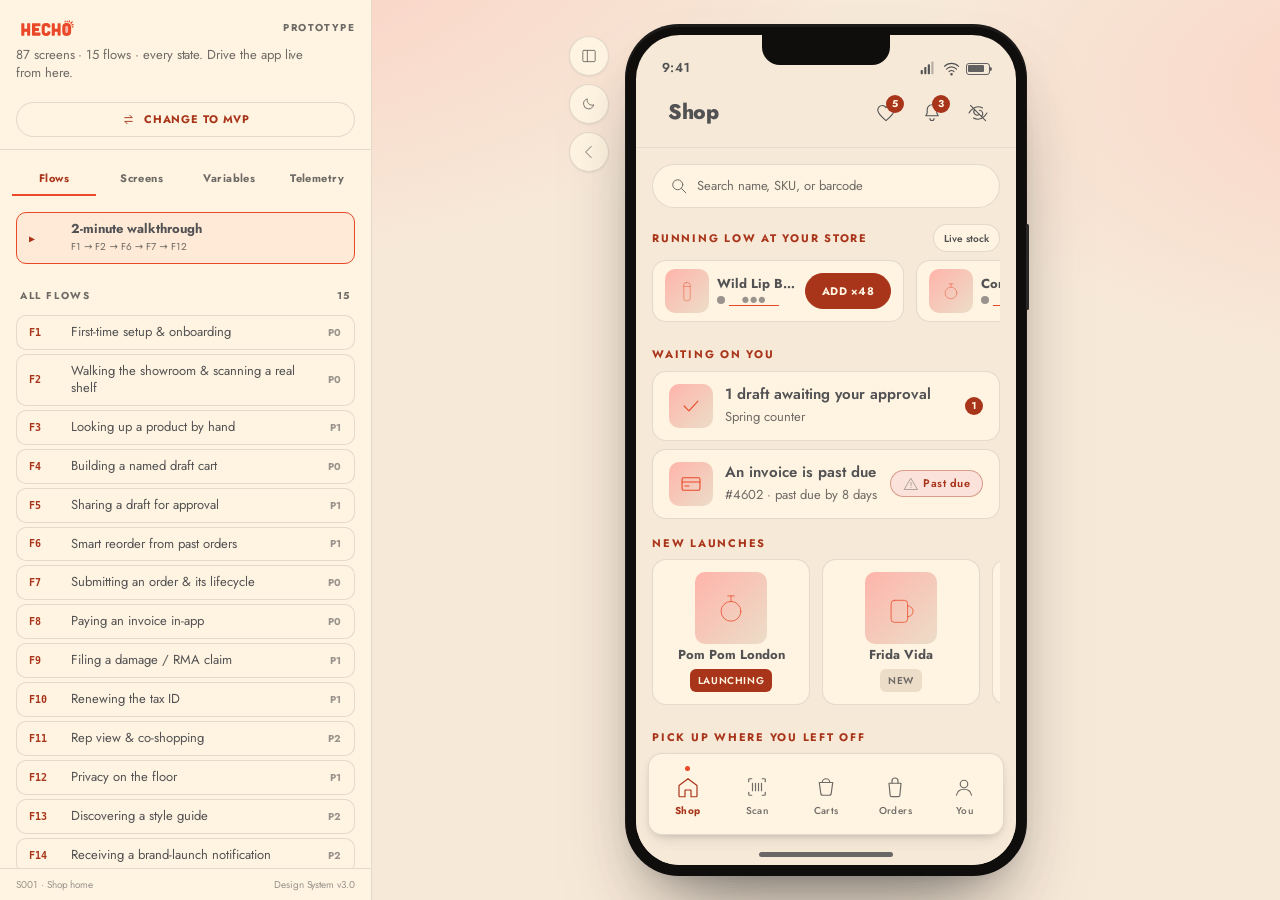
==== commit 25b439ca: "Flagship: love list + full MVP parity (shipping, fork, fixes) Flagship is the superset build - every" ====
--- a/index.html
+++ b/index.html
@@ -5,7 +5,7 @@
 <meta name="viewport" content="width=device-width, initial-scale=1, viewport-fit=cover" />
 <meta name="theme-color" content="#FFB4AB" />
 <title>Hecho · Mobile App · Functional Prototype</title>
-<meta name="description" content="Functional prototype of the Hecho Trading Co. wholesale showroom mobile app. 52 screens, 7 flows, every state — built from the Design System v3.0, with a live control panel." />
+<meta name="description" content="Functional prototype of the Hecho Trading Co. wholesale showroom mobile app. 87 screens, 15 flows, every state — built from the Design System v3.0, with a live control panel." />
 <link rel="preconnect" href="https://fonts.googleapis.com" crossorigin />
 <link rel="preconnect" href="https://fonts.gstatic.com" crossorigin />
 <link href="https://fonts.googleapis.com/css2?family=Jost:ital,wght@0,100..900;1,100..900&display=swap" rel="stylesheet">
@@ -19,8 +19,8 @@
 <svg width="0" height="0" style="position:absolute" aria-hidden="true">
   <defs>
     <symbol id="hecho-mark" viewBox="0 0 463 168">
-      <!-- The O: counter is a true cut-out (evenodd subpath), never a painted fill -->
-      <path fill="currentColor" fill-rule="evenodd" d="M385.834 52.9383C385.947 52.932 386.06 52.9263 386.176 52.9218C406.216 52.122 421.205 63.1391 421.173 84.0336C421.162 91.0115 421.451 98.1953 421.254 105.173C421.024 113.322 422.036 122.847 419.994 130.737C418.76 135.613 416.307 140.096 412.864 143.765C407.264 149.785 396.99 152.387 388.977 152.674C367.209 152.957 352.834 142.428 353.18 119.331C353.372 106.435 352.721 92.9446 353.525 80.0455C354.144 74.1472 356.342 67.1174 360.499 62.8304C367.654 55.4524 376.069 53.431 385.834 52.9383ZM386.323 76.1866C393.389 75.4063 397.29 79.7133 397.649 86.4498C397.945 92.0021 397.966 97.4876 397.918 103.052C397.869 108.811 398.11 114.682 397.482 120.412C396.823 126.204 394.308 128.674 388.579 129.192C381.506 129.241 377.167 127.531 376.832 119.626C376.358 108.46 376.236 96.4955 376.925 85.3465C377.293 79.3811 380.634 76.76 386.323 76.1866Z"/>
+      <path fill="currentColor" d="M385.834 52.9383C385.947 52.932 386.06 52.9263 386.176 52.9218C406.216 52.122 421.205 63.1391 421.173 84.0336C421.162 91.0115 421.451 98.1953 421.254 105.173C421.024 113.322 422.036 122.847 419.994 130.737C418.76 135.613 416.307 140.096 412.864 143.765C407.264 149.785 396.99 152.387 388.977 152.674C367.209 152.957 352.834 142.428 353.18 119.331C353.372 106.435 352.721 92.9446 353.525 80.0455C354.144 74.1472 356.342 67.1174 360.499 62.8304C367.654 55.4524 376.069 53.431 385.834 52.9383Z"/>
+      <path fill="var(--logo-cutout)" d="M386.323 76.1866C393.389 75.4063 397.29 79.7133 397.649 86.4498C397.945 92.0021 397.966 97.4876 397.918 103.052C397.869 108.811 398.11 114.682 397.482 120.412C396.823 126.204 394.308 128.674 388.579 129.192C381.506 129.241 377.167 127.531 376.832 119.626C376.358 108.46 376.236 96.4955 376.925 85.3465C377.293 79.3811 380.634 76.76 386.323 76.1866Z"/>
       <path fill="currentColor" d="M44.5316 55.4346C49.4981 55.2334 54.6648 55.4077 59.6325 55.4495C65.2707 55.4969 63.9518 63.611 63.9385 67.641L63.8755 84.5731C63.8669 87.5007 63.7639 90.5032 63.9737 93.408C64.2798 96.4214 65.7241 97.1207 68.5391 97.2067C70.9997 97.5028 74.0505 97.0092 76.451 97.216C86.8343 98.1109 85.0757 94.0177 85.0549 85.2022L84.9948 68.8448C84.9844 66.0576 84.8272 63.1732 85.0115 60.3949C85.1028 59.0172 85.4037 57.2144 86.5224 56.2875C88.5117 54.6391 102.665 55.3063 105.847 55.5865C107.576 56.7452 108.337 57.2474 108.411 59.4858C108.512 62.5662 108.444 65.6469 108.435 68.7294L108.414 86.1666L108.427 142.371C108.494 145.611 109.138 147.739 106.236 149.825C105.491 149.945 104.728 150.003 103.975 150.042C100.802 150.207 88.0097 150.753 86.1853 149.016C85.5123 148.376 85.2636 147.387 85.1267 146.498C84.8102 144.445 84.9973 142.169 85.0049 140.091C85.023 135.335 85.1744 130.544 85.0363 125.791C84.9939 124.324 84.8371 122.455 83.6836 121.399C81.9478 119.81 71.8409 120.434 69.2276 120.521C67.7805 120.568 66.2324 120.462 65.1421 121.588C61.6485 125.196 66.1488 145.553 62.7168 149.054C62.1263 149.656 61.2798 149.876 60.4695 149.996C57.9061 150.373 55.1053 150.07 52.5108 150.035C50.3995 150.007 48.2924 150.12 46.182 150.143C43.878 150.167 42.35 149.703 40.6887 148.075C40.2278 144.737 40.4713 139.958 40.4702 136.507L40.4637 116.04L40.4603 79.5658C40.461 73.2211 40.4332 66.8389 40.4987 60.4954C40.5084 59.568 40.5061 57.6511 41.0996 57.0376C42.1946 55.9054 43.0629 55.564 44.5316 55.4346Z"/>
       <path fill="currentColor" d="M278.52 55.4131C282.984 55.295 287.507 55.3982 291.968 55.4274C297.871 55.4657 296.52 62.9634 296.507 67.1591L296.459 84.2981C296.45 87.2168 296.337 90.2664 296.572 93.1705C296.816 96.1786 298.427 97.0184 301.199 97.1905C303.921 97.3594 306.722 97.209 309.456 97.2128C312.422 97.158 317.166 97.9901 317.498 93.8099C317.735 90.7977 317.638 87.7951 317.629 84.7901L317.572 68.7161C317.566 66.3665 317.082 57.5192 318.752 56.5977C322.219 54.6824 334.558 55.2302 338.455 55.5581C339.903 56.5311 340.753 57.0728 340.834 58.9332C340.974 62.0778 340.902 65.2294 340.893 68.3778L340.868 86.0302L340.881 143.444C340.945 146.621 341.401 148.022 338.561 149.898C335.326 150.27 324.076 150.437 321.099 149.840C320.118 149.644 318.72 149.247 318.160 148.366C316.088 145.101 319.276 125.633 316.664 121.901C316.095 121.086 315.345 120.777 314.392 120.612C312.325 120.255 302.421 120.278 300.492 120.574C299.593 120.712 298.754 120.980 298.007 121.517C297.243 122.067 296.904 122.808 296.692 123.707C296.294 125.396 296.452 127.373 296.459 129.107L296.520 140.215C296.534 142.223 296.672 144.597 296.403 146.563C296.145 148.452 295.583 148.863 294.148 149.872C290.556 150.293 286.443 150.027 282.785 150.112C280.156 150.173 275.981 150.346 273.826 148.769C272.732 146.949 273.098 132.580 273.098 129.561L273.100 98.8646L273.119 71.3973C273.121 67.9998 273.152 64.4883 273.055 61.0980C272.922 56.5650 274.155 55.5676 278.520 55.4131Z"/>
       <path fill="currentColor" d="M126.092 55.4271C136.391 55.0521 148.989 55.4158 159.467 55.4088L174.124 55.3903C177.422 55.386 181.032 55.2817 184.281 55.5974C184.973 56.075 186.458 57.1035 186.579 58.0203C187.247 61.917 186.549 66.5023 186.839 70.3509C187.619 80.7037 183.225 78.8331 174.868 78.7952L156.722 78.7225C154.449 78.7164 151.671 78.4154 149.472 78.9408C148.340 79.2113 147.180 79.7194 146.561 80.7601C145.730 82.1581 145.944 86.9694 146.389 88.5238C146.631 89.3697 147.029 90.0699 147.836 90.4755C151.945 92.5409 169.636 89.5677 173.545 91.7682C174.289 92.1875 174.616 92.7617 174.839 93.5663C175.423 95.6724 175.493 111.058 174.591 112.596C174.130 113.383 173.323 113.915 172.451 114.144C170.734 114.595 168.725 114.405 166.959 114.390C163.176 114.359 151.665 113.801 148.694 114.584C147.832 114.811 147.260 115.171 146.815 115.954C145.604 118.081 145.905 122.626 146.540 124.935C146.884 125.602 147.305 126.242 148.066 126.440C150.532 127.080 154.129 126.892 156.696 126.887L173.708 126.848C176.851 126.841 186.716 125.681 186.750 130.048C186.792 135.367 186.898 140.933 186.797 146.281C186.752 148.704 185.351 149.770 183.075 149.944C180.266 150.191 177.355 150.092 174.502 150.085L158.976 150.052L138.156 150.082C134.431 150.094 130.636 150.170 126.939 150.047C124.746 149.812 122.252 149.611 122.106 146.879C121.894 142.899 121.981 138.970 121.982 135.021L121.989 111.787L121.978 77.2098C121.977 71.7328 121.981 66.2557 121.991 60.7790C121.996 57.7060 122.539 55.7247 126.092 55.4271Z"/>
@@ -43,10 +43,10 @@
         <svg class="hecho-logo" viewBox="0 0 463 168" aria-hidden="true"><use href="#hecho-mark"/></svg>
         <span class="ver">Prototype</span>
       </div>
-      <p class="sub">52 screens · 7 flows · every state. Drive the app live from here.</p>
-      <a class="proto-swap" href="../flagship/">
+      <p class="sub">87 screens · 15 flows · every state. Drive the app live from here.</p>
+      <a class="proto-swap" href="../mvp/">
         <svg viewBox="0 0 32 32" fill="none" stroke="currentColor" stroke-width="2" stroke-linecap="round" stroke-linejoin="round" aria-hidden="true"><path d="M8 12h16l-5-5M24 20H8l5 5"/></svg>
-        Change to FLAGSHIP
+        Change to MVP
       </a>
     </div>
     <div class="console-tabs" role="tablist" id="consoleTabs">
@@ -92,6 +92,7 @@
           <main class="screen-scroll" id="screen-scroll" tabindex="-1">
             <div class="screen-body" id="screenBody"></div>
           </main>
+          <div class="tabbar-wrap" id="tabbarWrap"></div>
           <div class="home-indicator"><i></i></div>
           <div class="device-overlay" id="overlayRoot" aria-live="polite"></div>
           <div class="toast-host" id="toastHost" aria-live="polite"></div>
--- a/styles/system.css
+++ b/styles/system.css
@@ -1036,3 +1036,18 @@
 .rpin.is-pending .rp-dot{background:var(--surface);border-color:var(--accent-text)}
 .rpin.is-prospect .rp-dot{background:var(--caution-fill,#B7791F);width:16px;height:16px}
 .rpin.is-prospect .rp-lbl{color:var(--accent-text)}
+
+/* ============================================================
+   Love list (S010) — zero-commitment capture. The heart is the
+   anti-cart: one tap, no sheet, no quantity. Terracotta when loved.
+   ============================================================ */
+.love-btn{display:inline-flex;align-items:center;justify-content:center;width:32px;height:32px;border-radius:var(--r-pill);border:var(--bw-1) solid var(--line);background:var(--surface);color:var(--fg-soft);cursor:pointer;flex:0 0 auto;transition:color var(--d-fast),border-color var(--d-fast),background var(--d-fast)}
+.love-btn:hover{color:var(--accent-text);border-color:var(--accent-text)}
+.love-btn:focus-visible{outline:var(--focus-w) solid var(--focus);outline-offset:var(--focus-offset)}
+.love-btn.is-loved{color:var(--accent);border-color:color-mix(in srgb,var(--accent) 40%,transparent);background:color-mix(in srgb,var(--accent) 10%,transparent)}
+.love-btn.is-loved svg{animation:love-pop .35s var(--e-out-expo)}
+@keyframes love-pop{0%{transform:scale(.5)}55%{transform:scale(1.25)}100%{transform:scale(1)}}
+[data-reduced] .love-btn.is-loved svg{animation:none}
+/* overlay variant — floats on a product-card image */
+.card.product .img{position:relative}
+.love-btn.overlay{position:absolute;top:var(--s-2);inset-inline-end:var(--s-2);width:28px;height:28px;background:color-mix(in srgb,var(--surface) 84%,transparent);backdrop-filter:blur(4px);z-index:2}
